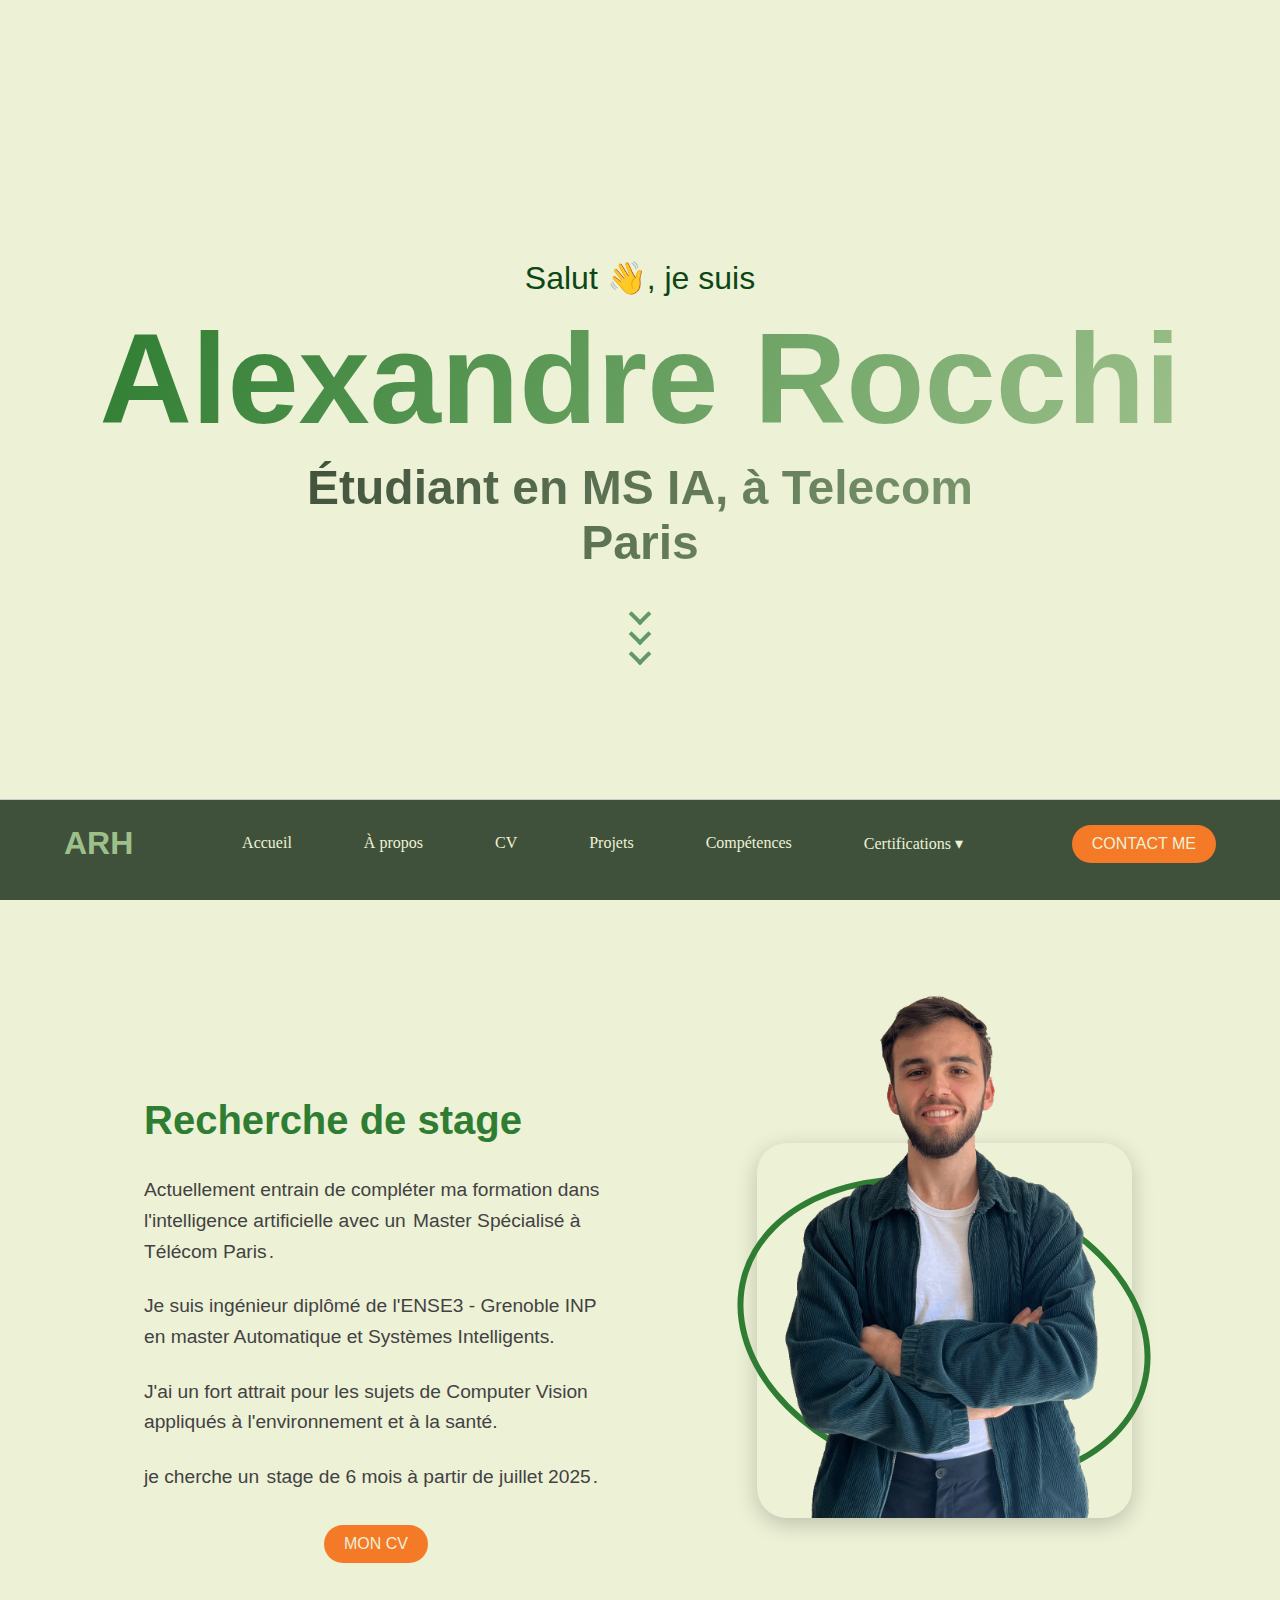
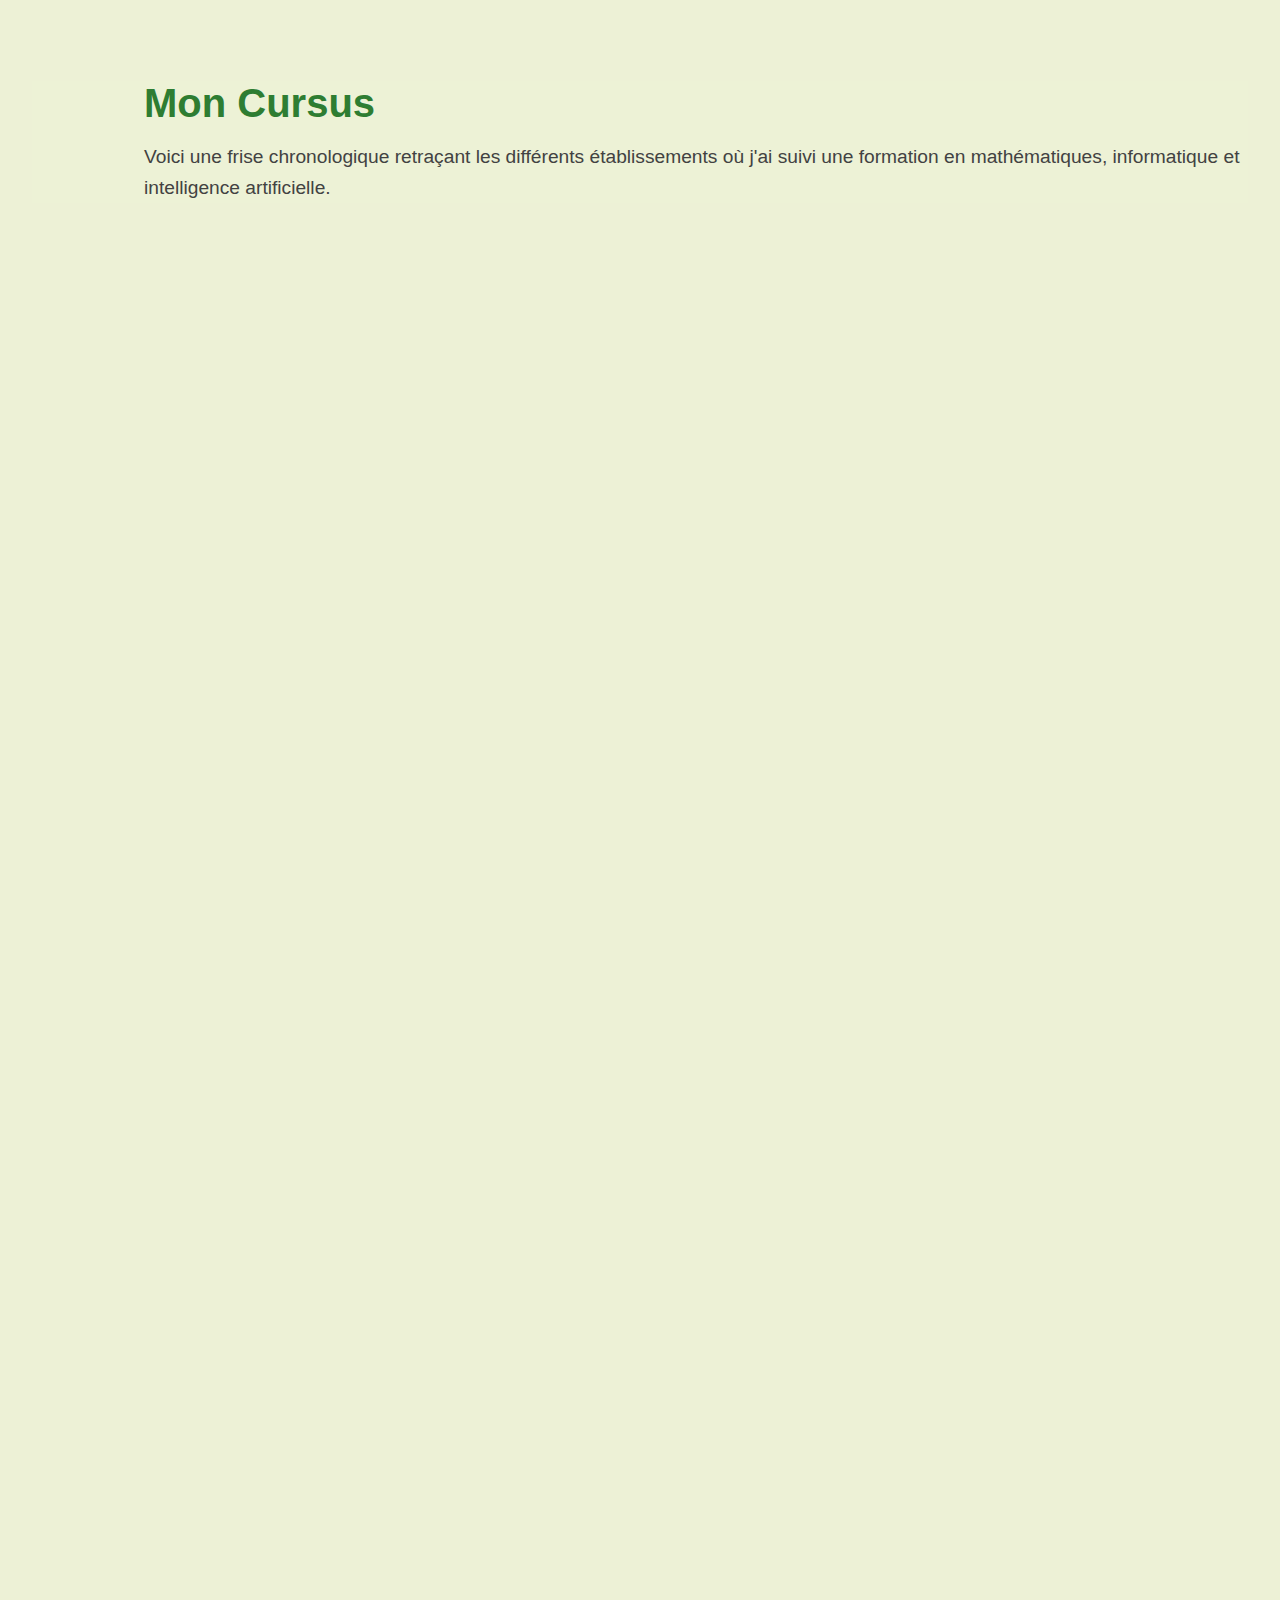
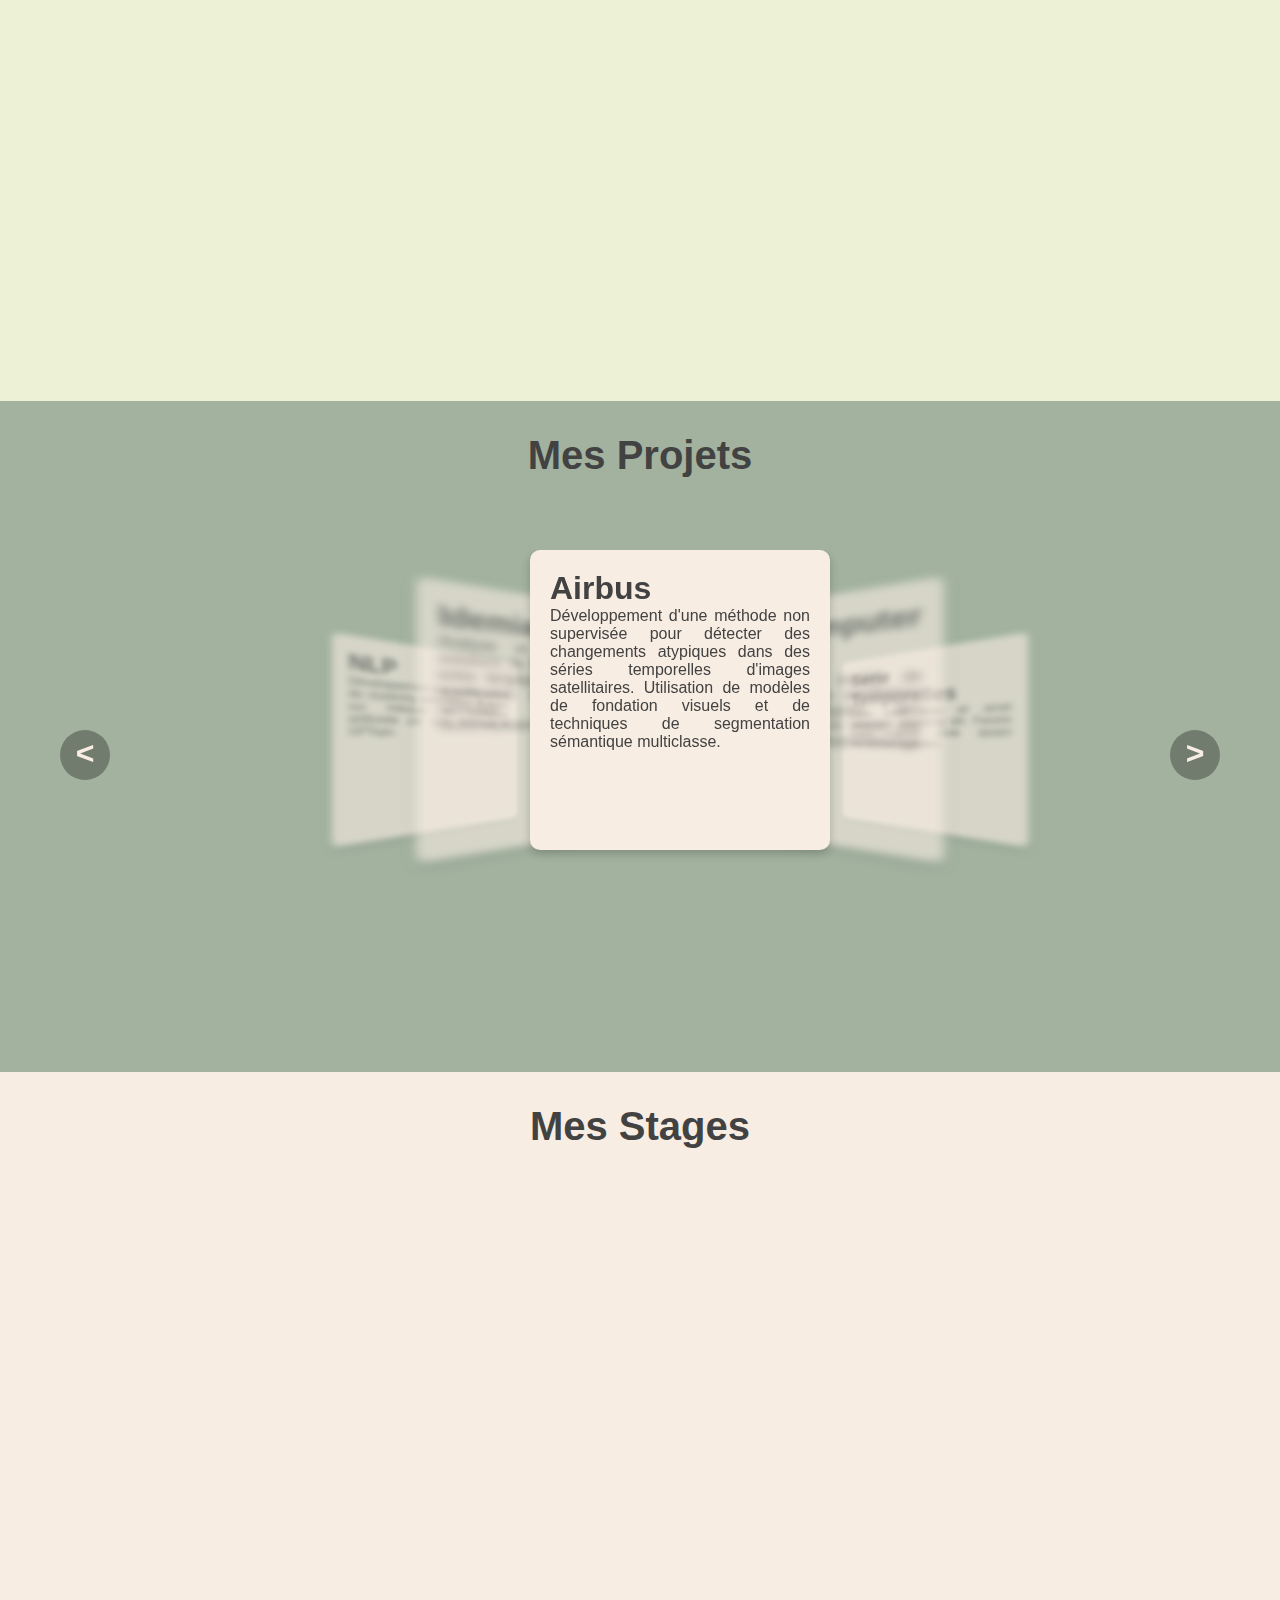
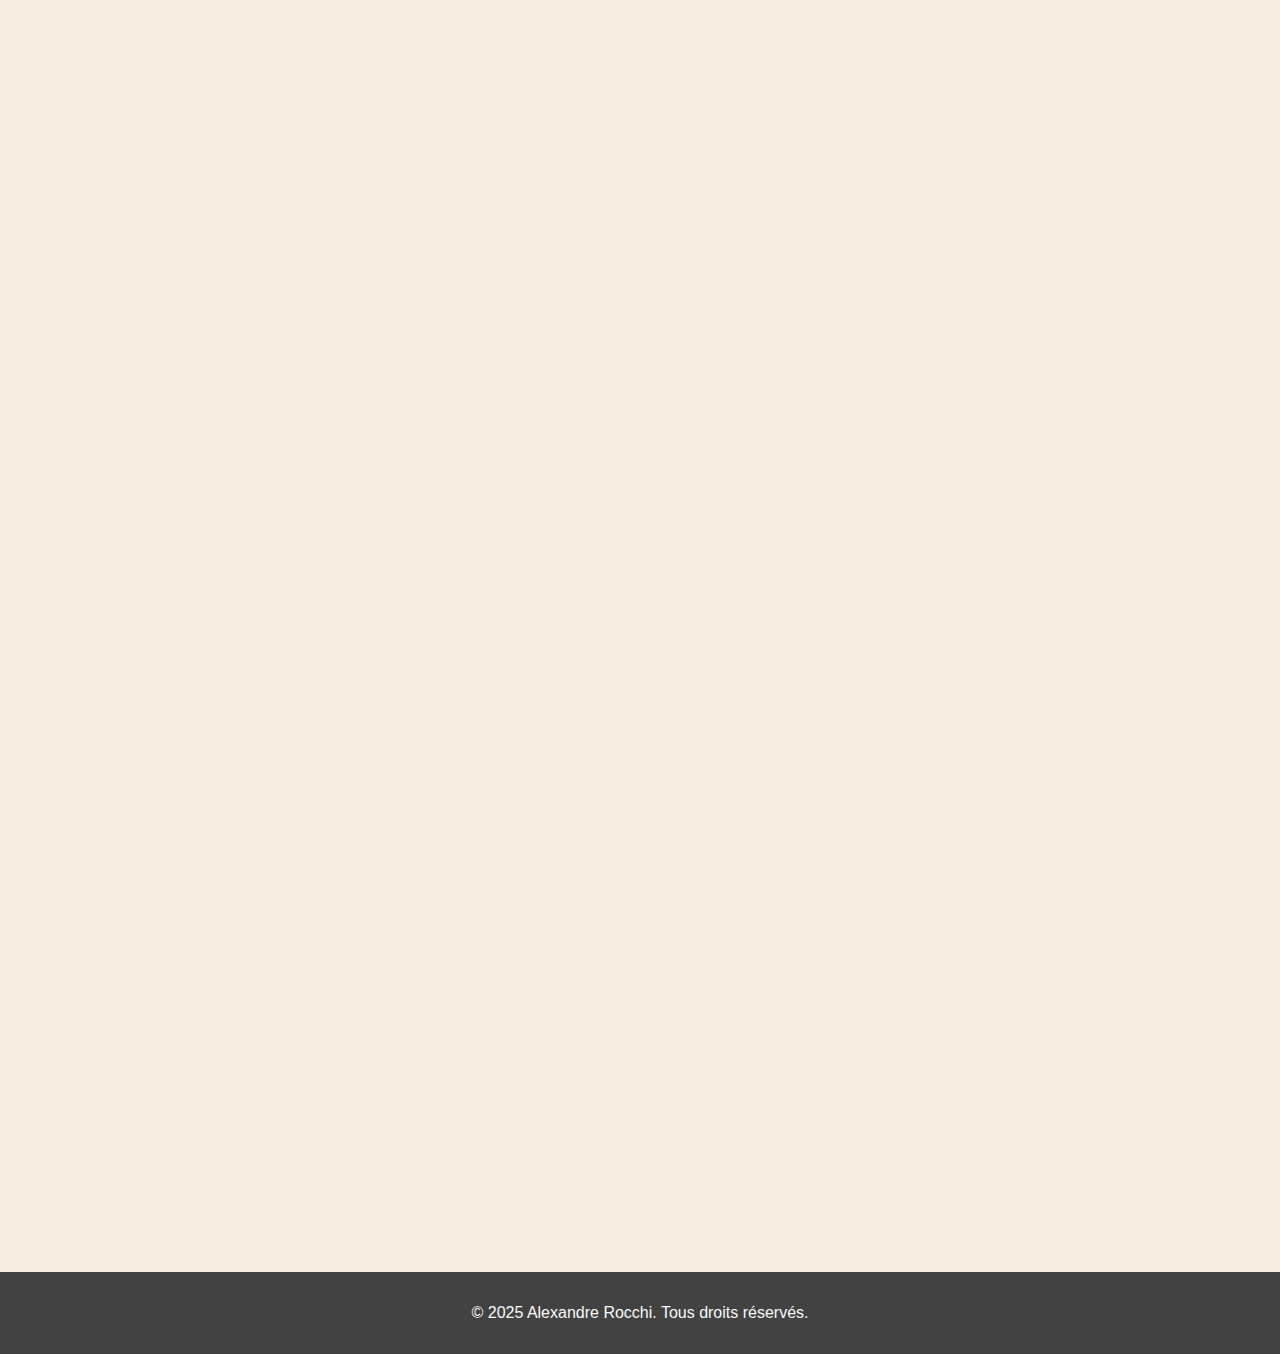
==== index.html @ b3d5acd0 "Update carousel slide descriptions; enhance clarity and detail for project summaries" ====
<!DOCTYPE html>
<html lang="fr">
  <head>
    <meta charset="UTF-8">
    <title>Accueil - Alexandre Rocchi</title>
    <link rel="stylesheet" href="assets/css/acceuil.css">
    <link rel="stylesheet" href="assets/css/header.css">
    <!-- Add these new links -->
    <link rel="stylesheet" href="assets/css/projects-carousel.css">
    <link rel="stylesheet" href="https://cdnjs.cloudflare.com/ajax/libs/OwlCarousel2/2.3.4/assets/owl.carousel.min.css">
    <link rel="stylesheet" href="https://cdnjs.cloudflare.com/ajax/libs/OwlCarousel2/2.3.4/assets/owl.theme.default.min.css">
  </head>
<body>

  <!-- Header placeholder (will be loaded by fetch) -->
  <div id="header-placeholder"></div>
  
  <main>
    <!-- Hero / Intro Section -->
    <section class="intro">
      <p>Salut <span class="wave">👋</span>, je suis</p>
      <h1>Alexandre Rocchi</h1>
      <h2>Étudiant en MS IA, à Telecom Paris</h2>
      <button class="arrow" type="button" onclick="document.getElementById('content').scrollIntoView({behavior: 'smooth'})" aria-label="Scroll to content">
        <span></span>
        <span></span>
        <span></span>
      </button>
    </section>

 <!-- Content Section -->
<section id="content">
  <div class="content-text">
    <h2>Recherche de stage</h2>
    <p>
      Actuellement entrain de compléter ma formation dans l'intelligence artificielle avec un <mark>Master Spécialisé à Télécom Paris</mark>.
    </p>
    <p>
      Je suis ingénieur diplômé de l'ENSE3 - Grenoble INP en master Automatique et Systèmes Intelligents.
    </p>
    <p>
      J'ai un fort attrait pour les sujets de Computer Vision appliqués à l'environnement et à la santé.
    </p>
    <p>
     je cherche un <mark>stage de 6 mois à partir de juillet 2025</mark>.
    </p>
    <div class="text-box">
      <a href="assets/pdf/ALEXANDRE_ROCCHI_CV__FRENCH_Version__TParis___V2_.pdf" class="btn btn-white btn-animate" download class="btn btn-white btn-        animate">mon CV</a>
    </div>
  </div>
  
  <div class="content-card">
    <div class="profile-card">
      <div class="circle"></div>
      <img src="assets/images/Alexandre.png" alt="Photo d'Alexandre Rocchi" class="profile-photo">
    </div>
  </div>
</section>

    <section id="cursus">
      <div class="cursus-header">
        <h2 class="cursus-heading">Mon Cursus</h2>
        <p class="cursus-description">Voici une frise chronologique retraçant les différents établissements où j'ai suivi une formation en mathématiques, informatique et intelligence artificielle.</p>
      </div>
      <!-- Horizontal Timeline Container -->
      <div id="timeline-container">
        <div id="timeline">
          <!-- Timeline Items -->
          <div class="timeline-item" data-year="2022" data-index="0">
            <span class="year">Lycée Masséna</span>
            <p>Classes préparatoires en Mathématiques, physiques et informatique</p>
            <p>Projet sur la simulation de l'erosion des plages</p>
          </div>
          
          <div class="timeline-item" data-year="2023" data-index="1">
            <span class="year">ENSE3 ‑ Grenoble INP</span>
            <p>Formation en modélisation, simulation et contrôle de divers systèmes complexes et
              intelligents.</p>
            <p>Spécialisation sur l’IA et divers langages de programmation.</p> 
            <p>Sensibilisation aux enjeux du développement durable.</p>
            <p>cours "AI and Autonomous systems", "Mobile Robotics" et divers cours sur les enjeux environnementaux</p>
          </div>
          
          <div class="timeline-item" data-year="2024" data-index="2">
            <span class="year">TELECOM PARIS</span>
            <p>Formation complète sur les divers domaine de l’IA. 
            <p>Mise en place de divers projets utilisant du Machine Learning et du Deep Learning.</p>
            <p>Formation pour la vision par ordinateur, les séries temporelles et le NLP.</p>
          </div>
        </div>
      </div>
    </section>
    
    <div class="dots-timeline">
      <div class="dots-container">
        <!-- First dot -->
        <div class="dot" data-index="0"></div>
        
        <!-- Line segment between dots 0 and 1 -->
        <div class="dot-connection" data-index="0"></div>
        
        <!-- Second dot -->
        <div class="dot" data-index="1"></div>
        
        <!-- Line segment between dots 1 and 2 -->
        <div class="dot-connection" data-index="1"></div>
        
        <!-- Third dot -->
        <div class="dot" data-index="2"></div>
      </div>
    </div>

  <section class="projects-section projects">
    <h2>Mes Projets</h2>
    <div class="slider">
      <div class="carousel-slide">
        <h1>Prédictions Energétique</h1>
        Analyse des données de consommation énergétique et modélisation prédictive pour optimiser l'efficacité énergétique des bâtiments.
      </div>
      <div class="carousel-slide">
        <h1>Projet Kit Big Data</h1>
        Analyse approfondie des données de Food.com pour identifier les causes de sa baisse de popularité et proposer des axes d'amélioration, en développant une application interactive de visualisation des données.
      </div>
      <div class="carousel-slide">
        <h1>NLP</h1>
        Développement d'un modèle avancé de clustering automatique de textes sur l'éthique en intelligence artificielle par LDA, BERTopic et GPTopic.
      </div>
      <div class="carousel-slide">
        <h1>Idemia</h1>
        Analyse et développement de solutions de traduction automatique entre langages de programmation, appliquées à des cas d’usage concrets de projet de reconnaissance faciale.
      </div>
      <div class="carousel-slide">
        <h1>Airbus</h1>
        Développement d'une méthode non supervisée pour détecter des changements atypiques dans des séries temporelles d'images satellitaires. Utilisation de modèles de fondation visuels et de techniques de segmentation sémantique multiclasse.
      </div>
      <div class="carousel-slide">
        <h1>Projet Computer Vision</h1>
        Développement d'un modèle de segmentation d'images satellitaires multispectrales, intégrant des techniques avancées de vision par ordinateur et d'apprentissage profond.
      </div>
      <div class="carousel-slide">
        <h1>Serie Temporelles</h1>
        Lorem ipsum dolor sit amet consectetur, adipisicing elit. Facere magni magnam unde ipsam repudiandae explicabo.
      </div>
      <div class="carousel-slide">
        <h1>Classification Espèces</h1>
        Lorem ipsum dolor sit amet consectetur, adipisicing elit. Facere magni magnam unde ipsam repudiandae explicabo.
      </div>
      <button id="next">></button>
      <button id="prev"><</button>
    </div>
  </section>
  <section class="stages">
    <h2>Mes Stages</h2>
  </section>
</main>

  <!-- Footer -->
  <footer>
    <p>&copy; 2025 Alexandre Rocchi. Tous droits réservés.</p>
  </footer>

  <!-- Scripts -->
  <script>
    // Load the external header file into the placeholder
    fetch('assets/html/header.html')
      .then(response => response.text())
      .then(data => {
        document.getElementById('header-placeholder').innerHTML = data;
      });

    // Make the header sticky on scroll
    window.addEventListener('scroll', function() {
      const header = document.getElementById('header-placeholder');
      // Trigger stickiness once we scroll beyond a certain threshold
      if (window.scrollY > window.innerHeight - 50) {
        header.classList.add('sticky');
      } else {
        header.classList.remove('sticky');
      }
    });
  </script>
  
  <script>
    // Feature detection - check if browser supports CSS view() timeline
    const supportsViewTimeline = CSS.supports('animation-timeline: view()');
    
    // Only use JS fallback if browser doesn't support view() timeline
    if (!supportsViewTimeline) {
      document.addEventListener('DOMContentLoaded', function() {
        const markedElements = document.querySelectorAll('mark');
        
        const observer = new IntersectionObserver((entries) => {
          entries.forEach(entry => {
            if (entry.isIntersecting) {
              // Add the highlight class when element is in view
              entry.target.classList.add('js-highlight');
            } else {
              // Remove the highlight class when element is out of view
              entry.target.classList.remove('js-highlight');
            }
          });
        }, {
          threshold: 0.3,  // Trigger when at least 30% of element is visible
          rootMargin: '-100px 0px -100px 0px'  // Only highlight in middle section of viewport
        });
        
        // Observe all marked elements
        markedElements.forEach(mark => {
          observer.observe(mark);
        });
      });
    }
  </script>

  <script>// Timeline animation script
    const items = document.querySelectorAll('.timeline-item');
    const dots = document.querySelectorAll('.dot');
    const connections = document.querySelectorAll('.dot-connection');
    const dotsTimeline = document.querySelector('.dots-timeline');
    const timeline = document.getElementById('timeline');
    
    // Convert vh to pixels dynamically
    function vhToPx(vh) {
      return (vh * window.innerHeight) / 100;
    }
    
    // Different offsets for items and dots using vh units
    const itemOffsetsVh = [-3, 30, 60]; // in vh units instead of pixels
    const dotOffsetsVh = [0, 30, 60]; // in vh units instead of pixels
    
    // Debug mode (set to true to see console logs)
    const debug = false;
    
    function updateTimeline() {
  const scrollPosition = window.scrollY;
  
  // Get section positions
  const cursusSection = document.getElementById('cursus');
  const cursusSectionTop = cursusSection.offsetTop;
  const whiteSection = document.querySelector('.projects');
  const whiteSectionTop = whiteSection.offsetTop;
  
  // Get the header
  const cursusHeader = document.querySelector('.cursus-header');
  
  // Enable debug temporarily to troubleshoot
  const debug = true;
  
  if (debug) {
    console.log('Scroll position:', scrollPosition);
    console.log('Cursus section top:', cursusSectionTop);
  }
  
  // Calculate thresholds - more direct calculation
  const startThreshold = cursusSectionTop - 50; // Start slightly before section
  const endThreshold = whiteSectionTop - vhToPx(110);   // End before next section
  
  // Check if we're in the cursus area
  const inCursusArea = scrollPosition >= startThreshold && 
                       scrollPosition < endThreshold;
  
  // Handle dots-timeline visibility
  dotsTimeline.classList.toggle('visible', inCursusArea);
  
  // Handle header visibility and position
  if (cursusHeader) {
    cursusHeader.classList.toggle('active', inCursusArea);
    
    // Apply fixed positioning when scrolled past the section start
    const shouldBeFixed = scrollPosition > cursusSectionTop + 100;
    cursusHeader.classList.toggle('fixed', shouldBeFixed && inCursusArea);
    
    if (debug) {
      console.log('Header should be active:', inCursusArea);
      console.log('Header should be fixed:', shouldBeFixed && inCursusArea);
    }
  }
  
  // If we're not in cursus area, make everything inactive
  if (!inCursusArea) {
    items.forEach(item => item.classList.remove('active'));
    dots.forEach(dot => dot.classList.remove('active'));
    connections.forEach(connection => connection.classList.remove('active'));
    return; // Exit early
  }
      
      // If we're in the cursus area, process items and dots
      
      // Process timeline items
      items.forEach((item, index) => {
        const itemOffset = vhToPx(itemOffsetsVh[index]);
        const itemTriggerPoint = cursusSectionTop + itemOffset;
        
        if (debug) {
          console.log(`Item ${index} trigger:`, itemTriggerPoint);
        }
        
        item.classList.toggle('active', scrollPosition >= itemTriggerPoint);
      });
      
      // Process dots separately
      dots.forEach((dot, index) => {
        const dotOffset = vhToPx(dotOffsetsVh[index]);
        const dotTriggerPoint = cursusSectionTop + dotOffset;
        
        if (debug) {
          console.log(`Dot ${index} trigger:`, dotTriggerPoint);
        }
        
        const isActive = scrollPosition >= dotTriggerPoint;
        dot.classList.toggle('active', isActive);
        
        // Handle connections between dots
        if (index > 0 && connections[index-1]) {
          connections[index-1].classList.toggle('active', isActive);
        }
      });
    }
    
    // Initial call
    updateTimeline();
    
    // Call on scroll
    window.addEventListener('scroll', updateTimeline);
    
    // Also update on window resize to recalculate vh units
    window.addEventListener('resize', updateTimeline);
  </script>

  <script>
    let slides = document.querySelectorAll('.slider .carousel-slide');
    let next = document.getElementById('next');
    let prev = document.getElementById('prev');
    
    // Start with a middle slide for better visual effect
    let active = Math.min(4, Math.floor(slides.length/2)); 
    
    function loadShow() {
      let stt = 0;
      
      // Apply styles to the active slide
      slides[active].style.transform = `none`;
      slides[active].style.zIndex = 1;
      slides[active].style.filter = 'none';
      slides[active].style.opacity = 1;
      slides[active].style.top = '0';
      
      // Handle slides to the right
      for(var i = active + 1; i < slides.length; i++) {
          stt++;
          slides[i].style.transform = `translateX(${120*stt}px) scale(${1 - 0.2*stt}) perspective(16px) rotateY(-1deg)`;
          slides[i].style.zIndex = -stt;
          slides[i].style.filter = 'blur(5px)';
          slides[i].style.opacity = stt > 2 ? 0 : 0.6;
          slides[i].style.top = `${20*stt}px`; // Add vertical offset for better 3D effect
      }
      
      // Handle slides to the left
      stt = 0;
      for(var i = active - 1; i >= 0; i--) {
          stt++;
          slides[i].style.transform = `translateX(${-120*stt}px) scale(${1 - 0.2*stt}) perspective(16px) rotateY(1deg)`;
          slides[i].style.zIndex = -stt;
          slides[i].style.filter = 'blur(5px)';
          slides[i].style.opacity = stt > 2 ? 0 : 0.6;
          slides[i].style.top = `${20*stt}px`; // Add vertical offset for better 3D effect
      }
  }
    
    loadShow();
    
    next.onclick = function(){
        active = active + 1 < slides.length ? active + 1 : active;
        loadShow();
    }
    
    prev.onclick = function(){
        active = active - 1 >= 0 ? active - 1 : active;
        loadShow();
    }
  </script>
</body>
</html>
---- assets/css/acceuil.css ----
/* Basic Reset */
* {
  margin: 0;
  padding: 0;
  box-sizing: border-box;
}

/* Polices : Utilisez 'Inter' pour le corps et 'Montserrat' pour les titres */
/* N'oubliez pas d'inclure les liens vers Google Fonts dans votre HTML */
body {
  font-family: 'Inter', sans-serif;
  color: #424242; /* Charcoal Grey */
  overflow-x: hidden;
  background-color: #EDF1D6; /* Ivory White */
}

h1, h2, h3, h4, h5, h6 {
  font-family: 'Montserrat', sans-serif;
}

/* Section Hero/Intro */
.intro {
  position: relative;
  overflow: hidden;
  min-height: 100vh;
  display: flex;
  flex-direction: column;
  align-items: center;
  justify-content: center;
  text-align: center;
}

.intro::before {
  content: "";
  position: absolute;
  top: 0;
  left: 0;
  width: 100%;
  height: 100%;
  background-color: #EDF1D6;
  filter: blur(5px);
  z-index: 0;
}

/* Animated Gradient Text Effect */
@keyframes textGradientAnimation {
  0% {
    background-position: 0% 50%;
  }
  50% {
    background-position: 100% 50%;
  }
  100% {
    background-position: 0% 50%;
  }
}

.intro h1 {
  font-size: 8rem;
  margin-bottom: 0.5rem;
  background: linear-gradient(120deg, #2E7D32, #9DC08B, #40513B, #609966);
  background-size: 300% 300%;
  -webkit-background-clip: text;
  background-clip: text;
  -webkit-text-fill-color: transparent;
  animation: textGradientAnimation 10s ease infinite;
  text-shadow: none;
}

.intro h2 {
  font-size: 3rem;
  max-width: 700px;
  margin: 0 auto 0.5rem auto;
  background: linear-gradient(120deg, #40513B, #9DC08B, #609966);
  background-size: 300% 300%;
  -webkit-background-clip: text;
  background-clip: text;
  -webkit-text-fill-color: transparent;
  animation: textGradientAnimation 10s ease infinite;
  animation-delay: 0.5s;
  font-weight: 600;
}


.intro p {
  font-size: 2rem;
  max-width: 700px;
  margin: 0 auto 0.5rem auto;
}

.arrow {
  position: relative;
  margin-top: 3rem;
  display: flex;
  gap: 0.25rem;
  background: transparent;
  border: none;
  padding: 0;
  cursor: pointer;
  appearance: none;
  z-index: 2;
  transform: rotate(270deg);
}

.intro h1,
.intro h2,
.intro p,
.intro .arrow {
  position: relative;
  z-index: 1;
  color: #0D4715;
}

.arrow span {
  width: 1rem;
  height: 1rem;
  border-bottom: 4px solid #609966;
  border-right: 4px solid #609966;
  transform: rotate(135deg);
  animation: arrow-fade 2s infinite;
}

.arrow span:nth-child(2) { animation-delay: -0.2s; }
.arrow span:nth-child(3) { animation-delay: -0.4s; }

@keyframes arrow-fade {
  0% {
    opacity: 0;
    transform: rotate(135deg) translate(-10px, -10px);
  }
  50% { opacity: 1; }
  100% {
    opacity: 0;
    transform: rotate(135deg) translate(10px, 10px);
  }
}

.arrow:hover span {
  border-color: #9DC08B;
}

.wave {
  animation-name: wave-animation;  /* Refers to the name of your @keyframes element below */
  animation-duration: 2.5s;        /* Change to speed up or slow down */
  animation-iteration-count: infinite;  /* Never stop waving :) */
  transform-origin: 70% 70%;       /* Pivot around the bottom-left palm */
  display: inline-block;
}

@keyframes wave-animation {
    0% { transform: rotate( 0.0deg) }
   10% { transform: rotate(14.0deg) }  /* The following five values can be played with to make the waving more or less extreme */
   20% { transform: rotate(-8.0deg) }
   30% { transform: rotate(14.0deg) }
   40% { transform: rotate(-4.0deg) }
   50% { transform: rotate(10.0deg) }
   60% { transform: rotate( 0.0deg) }  /* Reset for the last half to pause */
  100% { transform: rotate( 0.0deg) }
}

/* Card container */
.profile-card {
  position: relative;
  height: 250px;
  width: 250px;
  background-color: #EDF1D6; /* Ivory White */
  border-radius: 20px;
  box-shadow: 0 4px 15px rgba(0, 0, 0, 0.2);
  padding: 2rem 1rem;
  text-align: center;
  margin: 2rem auto;
  overflow: visible;
}

/* Card container - scale up by 1.5x */
.profile-card {
  position: relative;
  height: 375px;  /* 250px x 1.5 */
  width: 375px;   /* 250px x 1.5 */
  background-color: #EDF1D6;
  border-radius: 30px; /* 20px x 1.5 */
  box-shadow: 0 6px 22px rgba(0, 0, 0, 0.2);
  padding: 3rem 1.5rem;
  text-align: center;
  margin: 3rem auto;
  overflow: visible;
}

/* Green ellipse - scale up by 1.5x */
.profile-card .circle {
  position: absolute;
  top: 50%;
  left: 50%;
  transform: translate(-50%, -50%) rotate(15deg);
  width: 420px;  /* 280px x 1.5 */
  height: 300px; /* 200px x 1.5 */
  background-color: transparent;
  border: 6px solid #2E7D32; /* 4px x 1.5 */
  border-radius: 50%;
  z-index: 0;
}

/* Profile photo - scale up by 1.5x */
.profile-photo {
  position: absolute;
  bottom: 0;
  left: 50%;
  width: 450px;  /* 300px x 1.5 */
  height: 600px; /* 400px x 1.5 */
  object-fit: cover;
  z-index: 1;
  border: none;
  transform: translateX(-50%);
}



.scroll-down a {
  font-size: 2rem;
  color: #1565C0; /* Ocean Blue */
  text-decoration: none;
  animation: bounce 2s infinite;
}

.scroll-down a:hover {
  color: #2E7D32; /* Forest Green */
  transform: scale(1.2);
  animation: hover-bounce 0.5s infinite;
  text-shadow: 0 5px 8px rgba(0, 0, 0, 0.5);
}

/* Section Content avec mise en page en deux colonnes */
#content {
  padding: 4rem 2rem;
  padding-top: 10rem;
  background: #EDF1D6; /* Ivory White */
  min-height: 85vh;
  display: flex;
  flex-direction: row; /* Disposition horizontale */
  align-items: center;
  justify-content: space-between;
  flex-wrap: wrap;
}

/* Colonne de gauche pour le texte */
.content-text {
  flex: 1;
  padding-right: 2rem;
  padding-left: 7rem;
  text-align: left;
  max-width: 50%;
}

/* Colonne de droite pour la carte et la photo */
.content-card {
  flex: 1;
  display: flex;
  justify-content: center;
  align-items: center;
}

#content h2 {
  color: #2E7D32; /* Forest Green */
  margin-bottom: 2rem;
  font-size: 2.5rem;
  text-align: left;
}

#content p {
  color: #424242;
  margin-bottom: 1.5rem;
  font-size: 1.2rem;
  line-height: 1.6;
  text-align: left;
}


.text-box {
  margin-left: 0;
  margin-top: 2rem;
  text-align: center;
}

.btn:link,
.btn:visited {
  text-transform: uppercase;
  text-decoration: none;
  padding: 15px 40px;
  display: inline-block;
  border-radius: 100px;
  transition: all .2s;
  position: relative;
}

.btn:hover {
  transform: translateY(-3px);
  box-shadow: 0 10px 20px rgba(0, 0, 0, 0.2);
}

.btn:active {
  transform: translateY(-1px);
  box-shadow: 0 5px 10px rgba(0, 0, 0, 0.2);
}

.btn-white {
  background-color: #f57a28;
  color: #EDF1D6;
}

.btn::after {
  content: "";
  display: inline-block;
  height: 100%;
  width: 100%;
  border-radius: 100px;
  position: absolute;
  top: 0;
  left: 0;
  z-index: -1;
  transition: all .4s;
}

.btn-white::after {
  background-color: #cf6721;
}

.btn:hover::after {
  transform: scaleX(1.4) scaleY(1.6);
  opacity: 0;
}

.btn-animated {
  animation: moveInBottom 5s ease-out;
  animation-fill-mode: backwards;
}

@keyframes moveInBottom {
  0% {
      opacity: 0;
      transform: translateY(30px);
  }

  100% {
      opacity: 1;
      transform: translateY(0px);
  }
}
/* Update your animation to work both ways */
@keyframes highlight {
  0% {
    background-position: 100%;
  }
  100% {
    background-position: 0;
  }
}

mark {
  background: linear-gradient(
    to right,
    rgba(252, 211, 77, 0.5) 50%,
    rgba(252, 211, 77, 0) 50%
  );
  background-position: 100%;
  background-size: 200% 100%;
  border-radius: 0.125rem;
  padding-inline: 0.125rem;
  font-style: normal;
  color: inherit;
  transition: background-position 0.5s ease-out; /* Add transition for smooth unhighlighting */
}

/* CSS View Timeline (modern browsers) */
@supports (animation-timeline: view()) {
  mark {
    animation: highlight linear forwards;
    animation-timeline: view();
    animation-range: entry 30% cover 70%;
  }
}
/* Fallback class for JS (older browsers) */
mark.js-highlight {
  animation: highlight 1s linear forwards;
  background-position: 0; /* Highlighted state */
}

/* When js-highlight is removed, return to original state */
mark:not(.js-highlight) {
  background-position: 100%; /* Unhighlighted state */
}
/* Section Cursus */
#cursus {
  padding: 4rem 2rem;
  background: #EDF1D6;
  /* Keep text-align: center for the timeline components */
  text-align: center;
  min-height: 200vh;
  position: relative;
  z-index: 1;
  overflow: visible;
}

.cursus-heading {
  margin-bottom: 2rem;
  color: #2E7D32;
  font-size: 2.5rem;
  /* Change to left alignment to match "Recherche de stage" */
  text-align: left;
  /* Add left margin to match content-text padding */
  margin-left: 7rem;
}/* Replace the current .cursus-header styles with this simplified approach */


/* Update the cursus header to improve transition */
.cursus-header {
  position: relative;
  top: 0;
  background: rgba(237, 241, 214, 0.95);
  width: 100%;
  transition: transform 0.5s ease;
  transform: translateY(-3rem);
  pointer-events: none;
}

/* When active class is applied - improve sticky behavior */
.cursus-header.active {
  position: sticky;
  top: 0; /* Ensure it sticks to top */
  transform: translateY(0);
  pointer-events: all;
  padding-top: 6rem;
}

/* ...existing code... */
/* Styling for heading and description */
.cursus-heading {
  margin-bottom: 1rem;
  color: #2E7D32;
  font-size: 2.5rem;
  text-align: left;
  margin-left: 7rem;
}

.cursus-description {
  color: #424242;
  font-size: 1.2rem;
  line-height: 1.6;
  text-align: left;
  margin-left: 7rem;
  margin-bottom: 1rem;
}

/* Make sure the headings and description remain visible */
.cursus-heading, .cursus-description {
  position: relative;
  z-index: 1;
}.cursus-description {
  margin-bottom: 2rem;
  color: #424242;
  font-size: 1.2rem;
  line-height: 1.6;
  text-align: left;
  /* Add left margin to match content-text padding */
  margin-left: 7rem;
}
#timeline-container {
  position: relative;
  width: 100%;
  max-width: 100%;
  margin: 0 auto;
  padding: 2rem 0;
  min-height: 180vh;
  overflow: visible;
}

/* Disposition Timeline */
#timeline {
  position: relative;
  width: 100%;
  height: auto;
  padding: 0;
  display: block;
}

/* Conteneurs d'éléments Timeline */
.timeline-item-container {
  position: relative;
  height: 70vh;
  margin-bottom: 50vh;
}

.timeline-spacer {
  height: 50vh;
  width: 100%;
}

/* Items Timeline - Layout Sticky */
.timeline-item {
  position: sticky;
  top: 20vh;
  width: 20%;
  height: 50vh;
  margin: 0 auto;
  padding: 2rem;
  margin-top: 5rem;
  background: #40513B; /* Ocean Blue */
  color: #EDF1D6;
  border-radius: 8px;
  opacity: 0;
  transform: scale(0.9);
  transition: visibility 0s 0s;
  text-align: left;
  box-shadow: 0 4px 20px rgba(0,0,0,0.2);
  z-index: 2;
  visibility: hidden;
}

.timeline-item[data-index="0"] {
  left: 10%;
}

.timeline-item[data-index="1"] {
  left: 40%;
}

.timeline-item[data-index="2"] {
  left: 70%;
}

.timeline-item.active {
  opacity: 1;
  visibility: visible;
  position: fixed;
  transform: scale(1);
  transition: visibility 0s 0s;
}

/* Style pour les bullet points en forme de flèche dans la timeline */
.timeline-item p {
  position: relative;
  padding-left: 1.5rem;
  text-align: left;
  margin-bottom: 0.75rem;
}

.timeline-item p::before {
  content: "➤";  /* Flèche Unicode */
  position: absolute;
  left: 0;
  color: #4CAF50; /* Couleur verte qui s'accorde avec votre thème */
  font-size: 0.9rem;
}

/* Pour assurer que le titre de l'établissement reste centré */
.timeline-item .year {
  display: block;
  text-align: center;
  font-weight: bold;
  font-size: 1.2rem;
  margin-bottom: 1rem;
  color: #EDF1D6;
}
/* Navigation Dots Timeline */
.dots-timeline {
  position: fixed;
  bottom: 40px;
  left: 0;
  width: 100%;
  display: flex;
  justify-content: center;
  z-index: 100;
  opacity: 0;
  transition: opacity 0.6s ease, transform 0.4s ease;
  pointer-events: none;

}

.dots-timeline.visible {
  opacity: 1;
  pointer-events: all;
}

.dots-container {
  display: flex;
  align-items: center;
  width: 300px;
  position: relative;
  background: rgba(248, 249, 250, 0.8); /* Ivory White avec transparence */
  border-radius: 30px;
  padding: 15px 30px;
  box-shadow: 0 4px 15px rgba(0,0,0,0.1);
}

.dots-container::before {
  content: '';
  position: absolute;
  width: calc(100% - 60px);
  height: 3px;
  background-color: #EDF1D6; /* Mint Green */
  z-index: 0;
}

.dot {
  width: 25px;
  height: 25px;
  border-radius: 50%;
  background-color: #424242; /* Charcoal Grey */
  margin: 0;
  transition: all 0.7s ease;
  transform: scale(1);
  position: relative;
  z-index: 1;
  box-shadow: 0 0 0 4px rgba(66, 66, 66, 0.2);
}

.dot.active {
  background-color: #2E7D32; /* Forest Green */
  transform: scale(1.3);
  box-shadow: 0 0 0 4px rgba(46, 125, 50, 0.3);
}

.dot-connection {
  flex-grow: 1;
  height: 3px;
  background-color: #A5D6A7; /* Mint Green */
  transition: background-color 0.7s ease, transform 0.5s ease;
  transform: scaleX(1);
  transform-origin: left;
  z-index: 0;
}

.dot-connection.active {
  background-color: #2E7D32; /* Forest Green */
}

/* Section Projets */
.projects {
  background-color: #A2B29F; /* Ivory White */
  min-height: 40vh;
  display: flex;
  flex-direction: column;
  align-items: center;
  padding: 2rem 2rem;
}

.projects h2 {
  font-size: 2.5rem;
  margin-bottom: 2rem;
  color: #424242;
}

/* Placeholder Header */
#header-placeholder {
  position: absolute;
  bottom: 0;
  width: 100%;
  background: #40513B; /* Ivory White */
  border-top: 1px solid #ccc;
  text-align: center;
  transition: all 0.3s ease;
  z-index: 1000;
}

#header-placeholder.sticky {
  position: fixed;
  top: 0;
  bottom: auto;
  left: 0;
}

/* Footer */
footer {
  background: #424242; /* Charcoal Grey */
  color: #F8F9FA; /* Ivory White */
  text-align: center;
  padding: 2rem;
}

/* Slider et Carousel */
.slider {
  position: relative;
  width: 100vw;
  height: 50vh;
  overflow: hidden;
  border-radius: 15px;
  margin: 40px auto;
  max-width: 1200px;
  perspective: 1000px;
}

.carousel-slide {
  position: absolute;
  width: 300px;
  height: 300px;
  text-align: justify;
  background-color: #F8EDE3; /* Ivory White */
  border-radius: 10px;
  padding: 20px;
  transition: 0.5s;
  left: calc(50% - 110px);
  top: 0;
  box-shadow: 0 4px 10px rgba(0,0,0,0.2);
  transform-style: preserve-3d;
  backface-visibility: hidden;
  will-change: transform, opacity;
}

#next, #prev {
  position: absolute;
  top: 40%;
  color: #F8EDE3;
  background-color: rgba(0,0,0,0.3);
  border: none;
  font-size: 2rem;
  font-family: monospace;
  font-weight: bold;
  cursor: pointer;
  width: 50px;
  height: 50px;
  border-radius: 50%;
  display: flex;
  align-items: center;
  justify-content: center;
  z-index: 10;
}

#prev {
  left: 20px;
}

#next {
  right: 20px;
}

#next:hover, #prev:hover {
  background-color: rgba(0,0,0,0.6);
  transform: scale(1.1);
}

.stages {
  background-color: #F8EDE3; /* Ivory White */
  min-height: 200vh;
  display: flex;
  flex-direction: column;
  align-items: center;
  padding: 2rem 2rem;
}

.stages h2 {
  font-size: 2.5rem;
  margin-bottom: 2rem;
  color: #424242;
}
---- assets/css/header.css ----
body {
    margin: 0;
    padding: 0;
    overflow-x: hidden; /* Empêche le débordement horizontal */
  }
  
  header {
    background-color: #40513B;
    width: 100%;
    height: 100px;
    margin: 0 auto;
  }

  .header-placeholder {
    width: 100%;
    height: 100px;
    background-color: #40513B;
  }

  .header-container {
    width: 100%;
    height: 100px;
  }

.header-bar h1,
.header-bar nav,
.header-bar .contact-button {
  margin: 0;
  padding: 0;
}
  
  header h1 {
    font-size: 2rem;
    color: #9DC08B;
  }


  nav ul {
    list-style: none;
    padding: 0;
    margin: 0em 0;
    display: flex;
    justify-content: center;
    flex-wrap: wrap;
  }
  
  nav ul li {
    margin: 0 1em;
  }
  
  nav ul li a {
    text-decoration: none;
    color: #EDF1D6;
  }
  
  nav ul li a:hover {
    color: #35516e;
  }

  .primary-navigation {
    margin: 1rem auto 0;      /* Petit espace sous le <h1>, plus rien au‑dessus */
    text-align: center;
    font-family: Arvo, serif;
    font-size: 16px;
  }
  
  .primary-navigation ul {
    margin: 0;
    padding: 0;
  }
  
  .primary-navigation ul li {
    list-style: none;
    display: inline-block;
    position: relative;
    padding: 0 20px;
  }
  
  .primary-navigation a {
    text-decoration: none;
    color: #EDF1D6;
    display: block;
    padding: 10px 0;
  }
  
  .primary-navigation a:hover {
    color: #9DC08B;
  }
  
  /* Dropdown styling */
  .primary-navigation ul li ul.dropdown {
    visibility: hidden;
    opacity: 0;
    display: none;
    position: absolute;
    top: 100%;
    left: 0;
    background: #609966;
    box-shadow: 0px 3px 5px -1px #ccc;
    padding-top: 20px;
    min-width: 200px;
  }
  
  .primary-navigation ul li:hover > ul.dropdown {
    visibility: visible;
    opacity: 1;
    display: block;
  }
  
  .primary-navigation ul li ul.dropdown li {
    display: block;
    margin-bottom: 10px;
    text-align: left;
  }
  
  .primary-navigation ul li ul.dropdown li a:hover {
    padding-left: 10px;
    border-left: 2px solid #40513B;
    transition: all 0.3s ease;
  }
  

  .header-bar {
    display: flex;
    justify-content: space-between;
    align-items: center;
    width: 90%;
    padding-top: 1.5rem;
    margin: 0 auto;
    background-color: #40513B;
  }
  .btn:link,
.btn:visited {
  text-transform: uppercase;
  text-decoration: none;
  padding: 10px 20px;
  display: inline-block;
  border-radius: 100px;
  transition: all .2s;
  position: relative;
}

.btn:hover {
  transform: translateY(-3px);
  box-shadow: 0 10px 20px rgba(0, 0, 0, 0.2);
}

.btn:active {
  transform: translateY(-1px);
  box-shadow: 0 5px 10px rgba(0, 0, 0, 0.2);
}

.btn-white {
  background-color: #f57a28;
  color: #EDF1D6;
}

.btn::after {
  content: "";
  display: inline-block;
  height: 100%;
  width: 100%;
  border-radius: 100px;
  position: absolute;
  top: 0;
  left: 0;
  z-index: -1;
  transition: all .4s;
}

.btn-white::after {
  background-color: #cf6721;
}

.btn:hover::after {
  transform: scaleX(1.4) scaleY(1.6);
  opacity: 0;
}
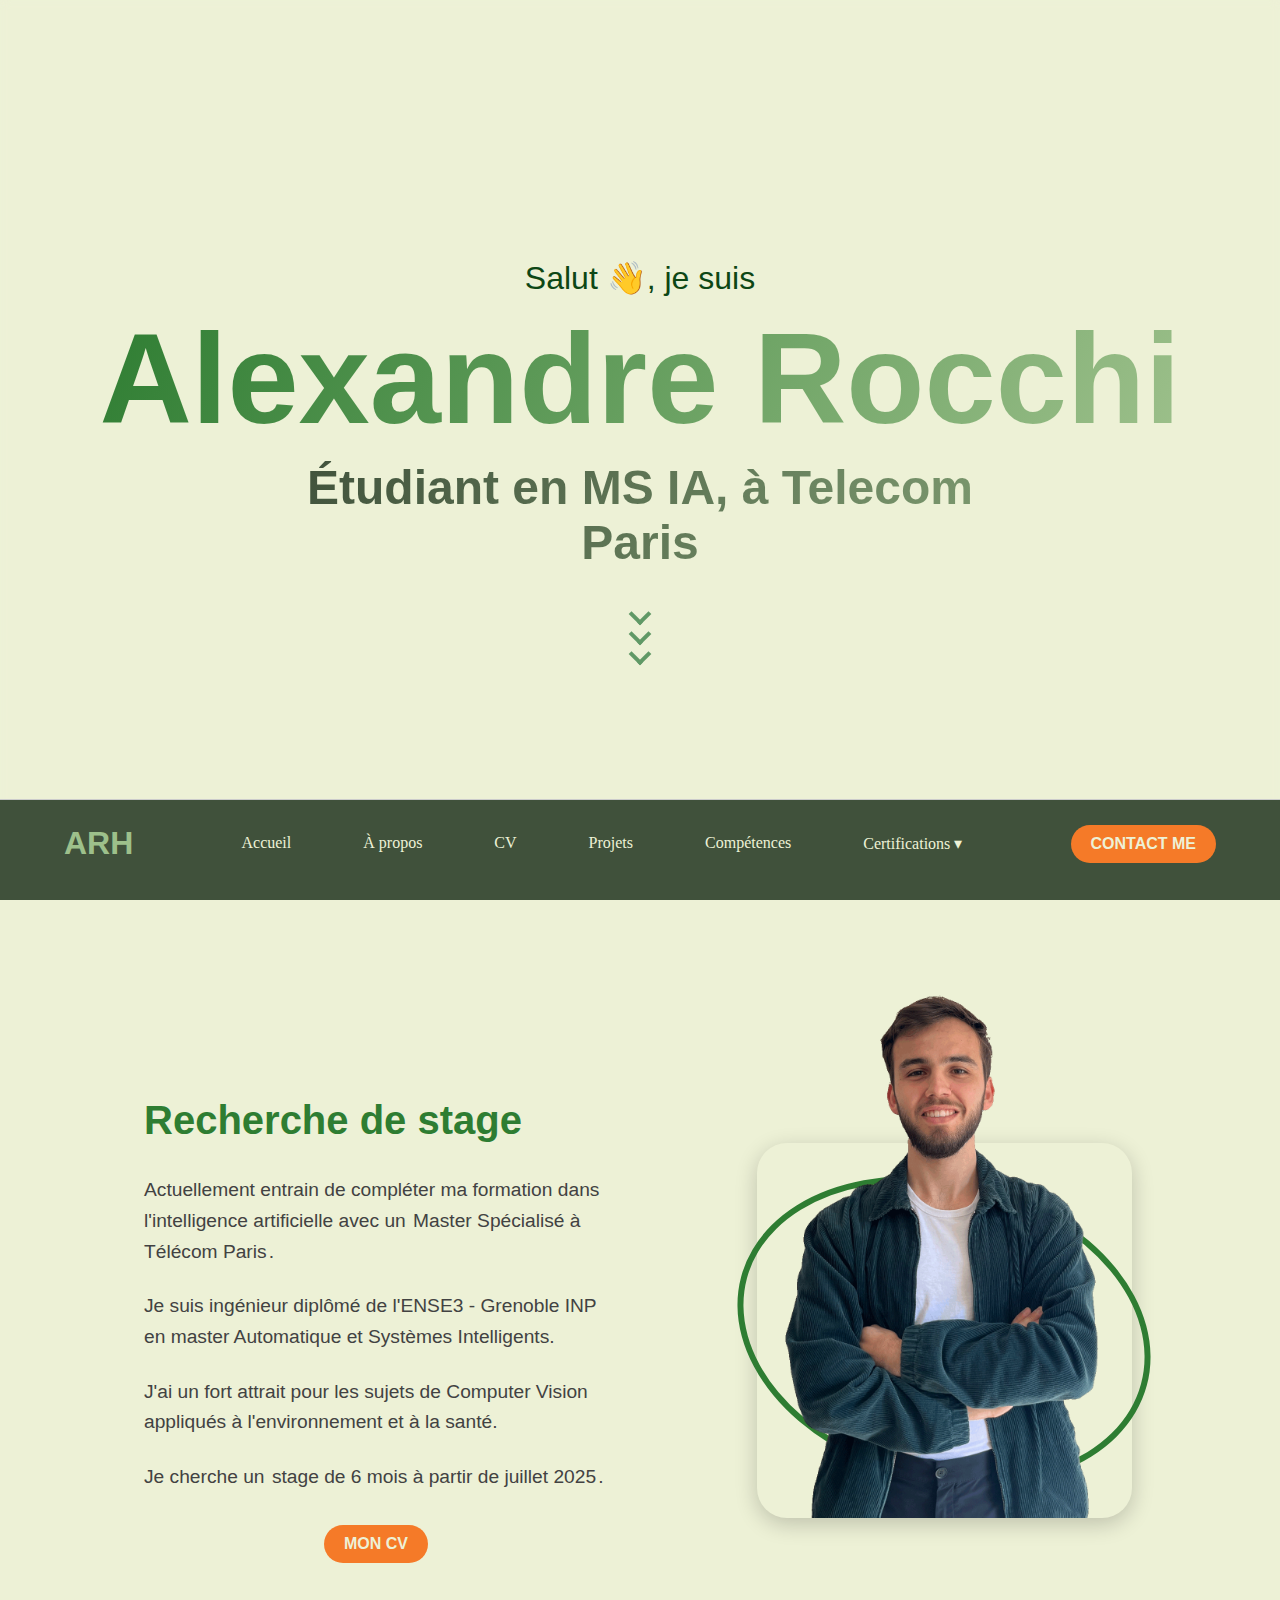
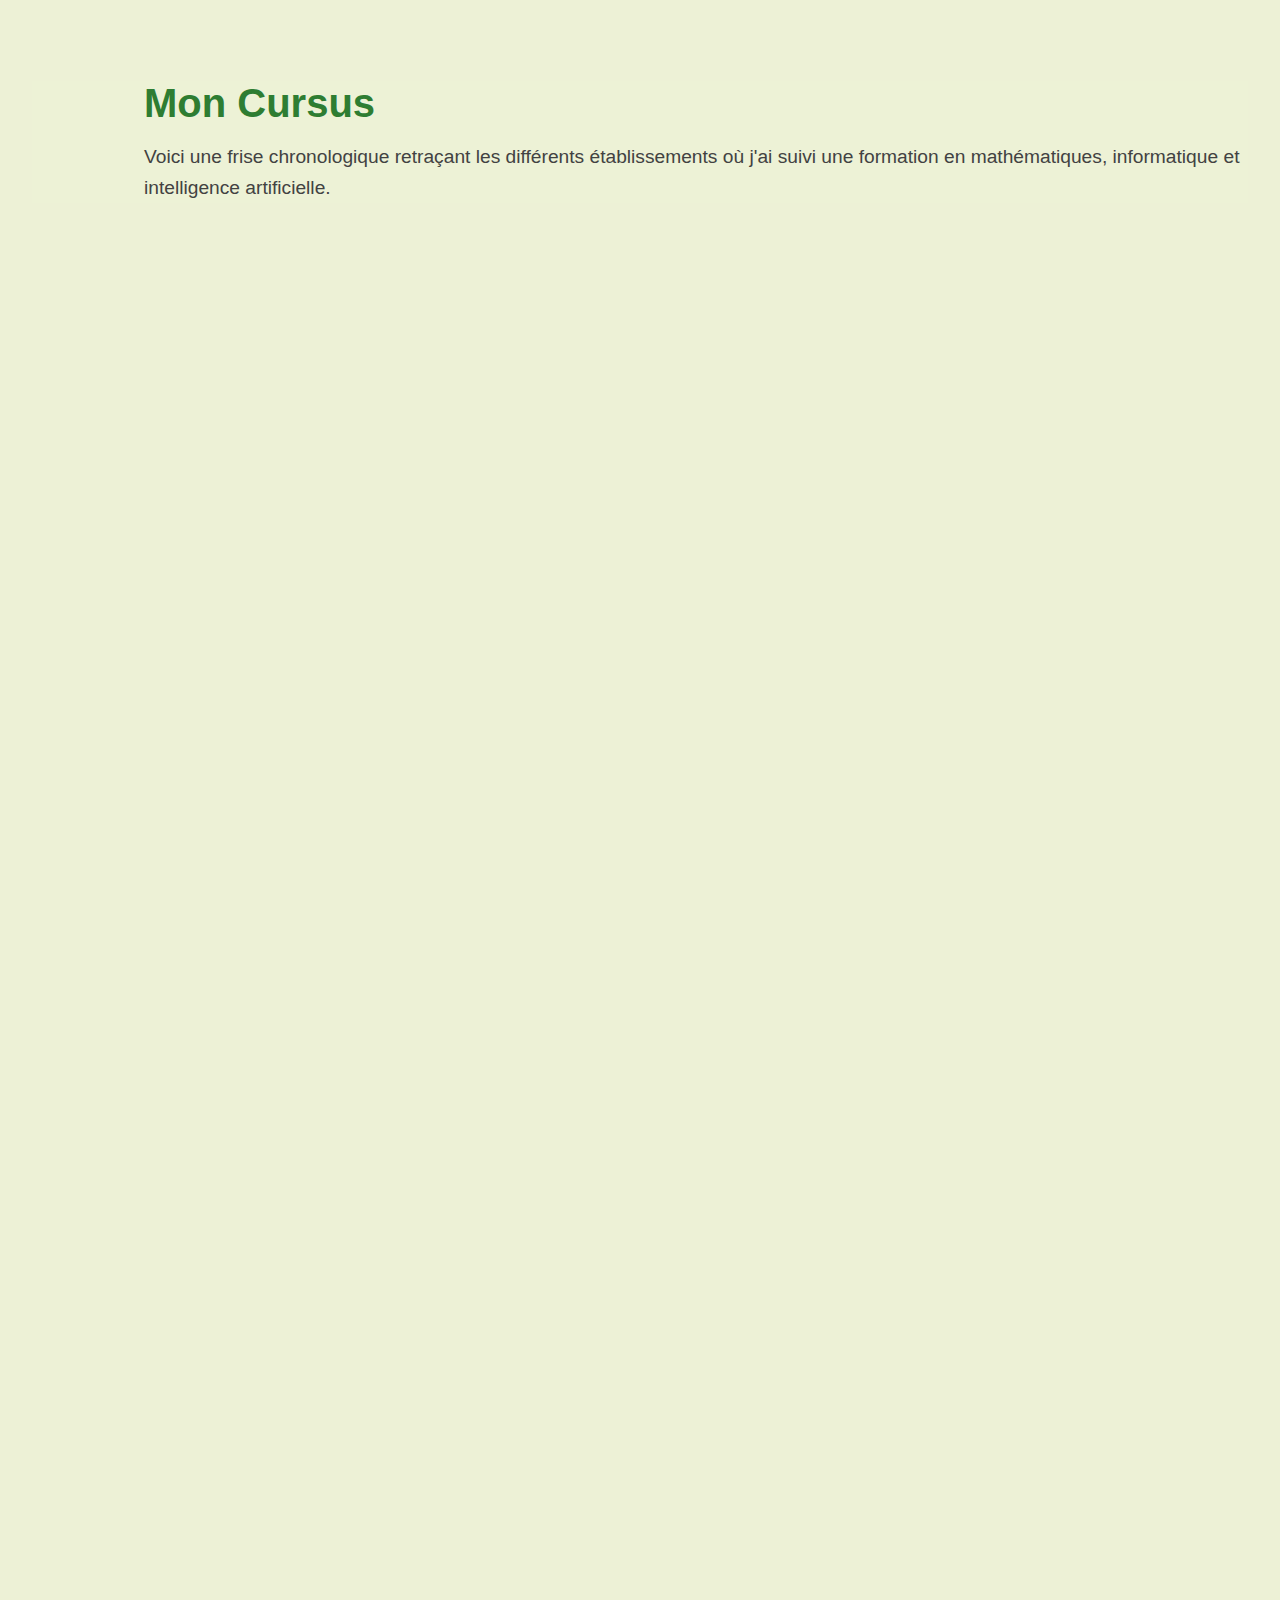
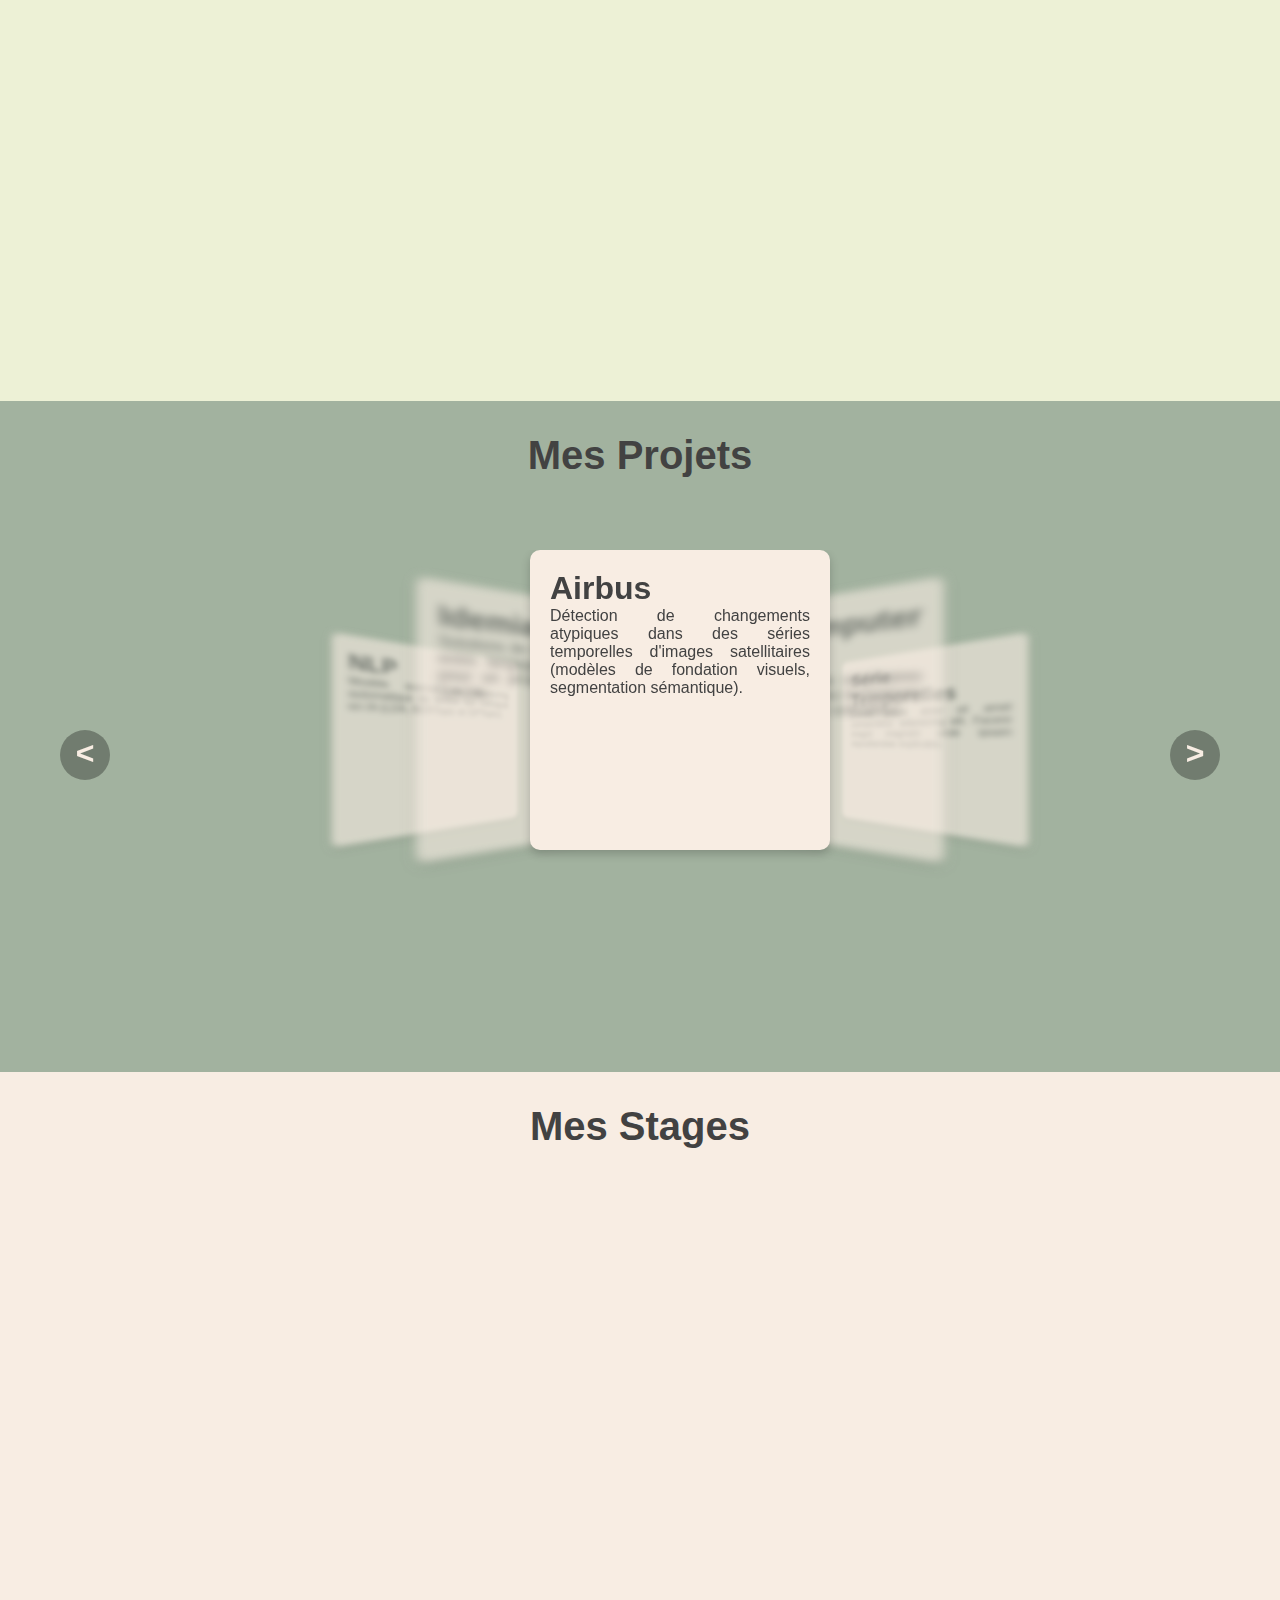
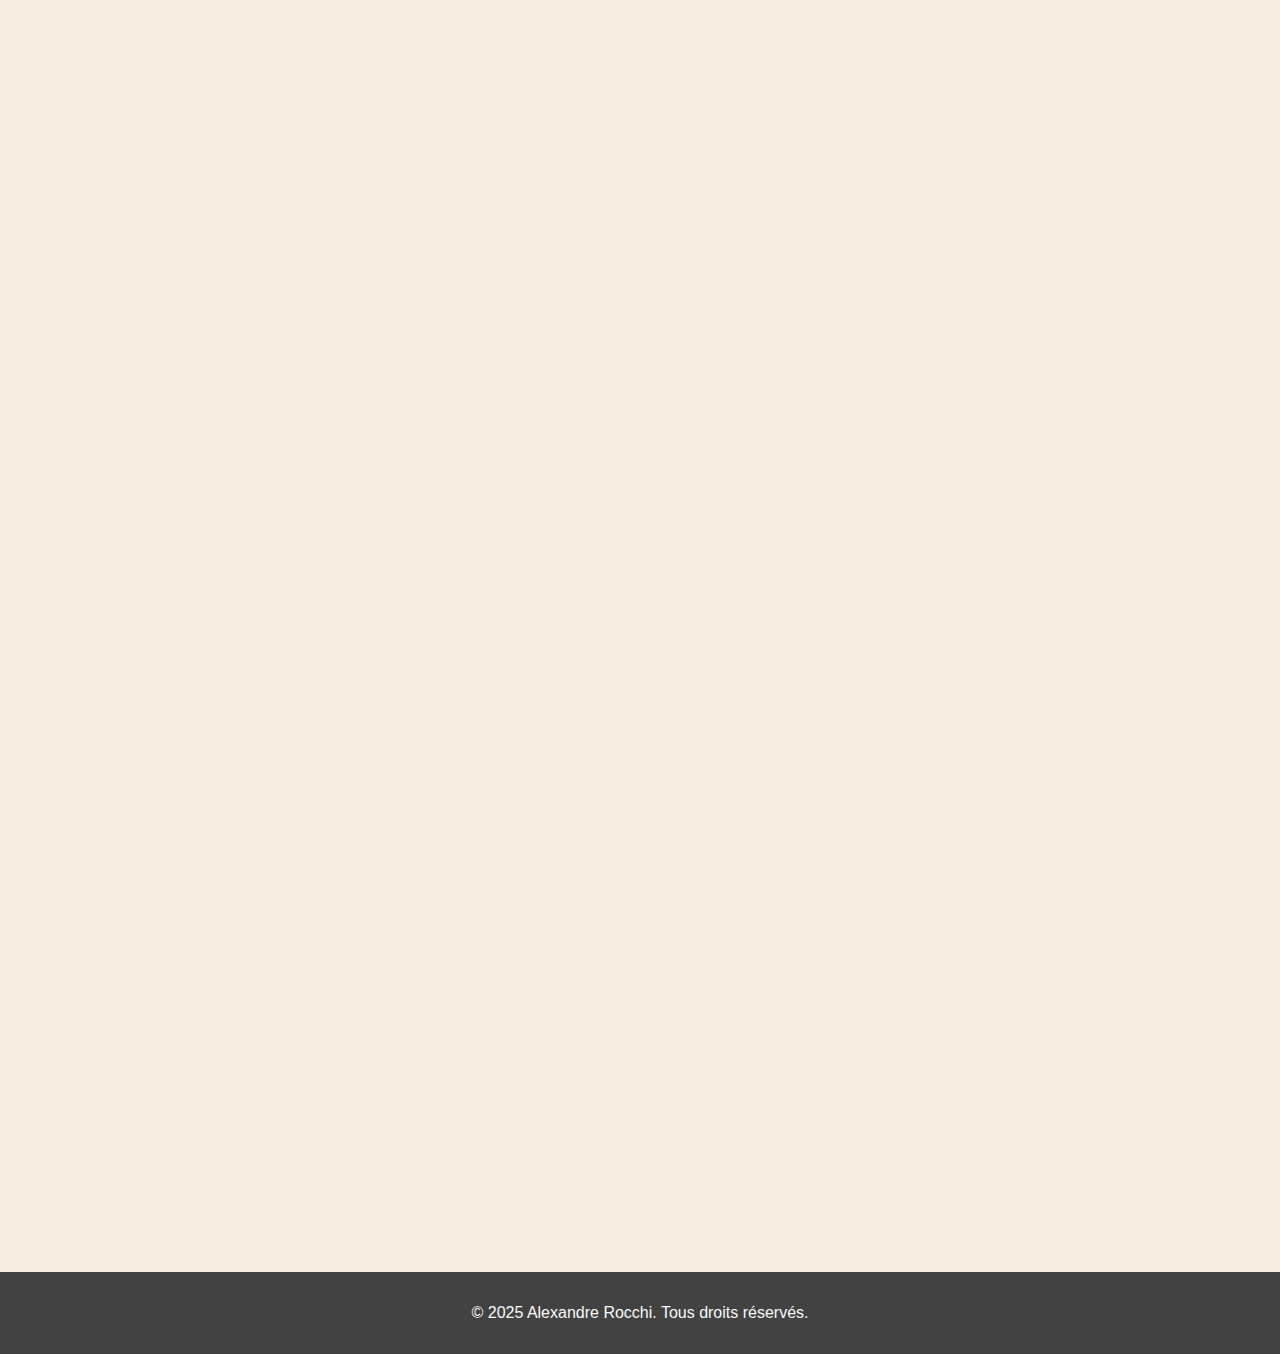
==== commit 8a05400b: "Add Montserrat font to header elements for improved typography" ====
--- a/index.html
+++ b/index.html
@@ -2,382 +2,339 @@
 <html lang="fr">
   <head>
     <meta charset="UTF-8">
+    <!-- Ajout pour la réactivité sur mobile -->
+    <meta name="viewport" content="width=device-width, initial-scale=1.0">
     <title>Accueil - Alexandre Rocchi</title>
+    
+    <!-- Liens CSS -->
     <link rel="stylesheet" href="assets/css/acceuil.css">
     <link rel="stylesheet" href="assets/css/header.css">
-    <!-- Add these new links -->
     <link rel="stylesheet" href="assets/css/projects-carousel.css">
     <link rel="stylesheet" href="https://cdnjs.cloudflare.com/ajax/libs/OwlCarousel2/2.3.4/assets/owl.carousel.min.css">
     <link rel="stylesheet" href="https://cdnjs.cloudflare.com/ajax/libs/OwlCarousel2/2.3.4/assets/owl.theme.default.min.css">
   </head>
-<body>
-
-  <!-- Header placeholder (will be loaded by fetch) -->
-  <div id="header-placeholder"></div>
-  
-  <main>
-    <!-- Hero / Intro Section -->
-    <section class="intro">
-      <p>Salut <span class="wave">👋</span>, je suis</p>
-      <h1>Alexandre Rocchi</h1>
-      <h2>Étudiant en MS IA, à Telecom Paris</h2>
-      <button class="arrow" type="button" onclick="document.getElementById('content').scrollIntoView({behavior: 'smooth'})" aria-label="Scroll to content">
-        <span></span>
-        <span></span>
-        <span></span>
-      </button>
-    </section>
-
- <!-- Content Section -->
-<section id="content">
-  <div class="content-text">
-    <h2>Recherche de stage</h2>
-    <p>
-      Actuellement entrain de compléter ma formation dans l'intelligence artificielle avec un <mark>Master Spécialisé à Télécom Paris</mark>.
-    </p>
-    <p>
-      Je suis ingénieur diplômé de l'ENSE3 - Grenoble INP en master Automatique et Systèmes Intelligents.
-    </p>
-    <p>
-      J'ai un fort attrait pour les sujets de Computer Vision appliqués à l'environnement et à la santé.
-    </p>
-    <p>
-     je cherche un <mark>stage de 6 mois à partir de juillet 2025</mark>.
-    </p>
-    <div class="text-box">
-      <a href="assets/pdf/ALEXANDRE_ROCCHI_CV__FRENCH_Version__TParis___V2_.pdf" class="btn btn-white btn-animate" download class="btn btn-white btn-        animate">mon CV</a>
-    </div>
-  </div>
-  
-  <div class="content-card">
-    <div class="profile-card">
-      <div class="circle"></div>
-      <img src="assets/images/Alexandre.png" alt="Photo d'Alexandre Rocchi" class="profile-photo">
-    </div>
-  </div>
-</section>
-
-    <section id="cursus">
-      <div class="cursus-header">
-        <h2 class="cursus-heading">Mon Cursus</h2>
-        <p class="cursus-description">Voici une frise chronologique retraçant les différents établissements où j'ai suivi une formation en mathématiques, informatique et intelligence artificielle.</p>
-      </div>
-      <!-- Horizontal Timeline Container -->
-      <div id="timeline-container">
-        <div id="timeline">
-          <!-- Timeline Items -->
-          <div class="timeline-item" data-year="2022" data-index="0">
-            <span class="year">Lycée Masséna</span>
-            <p>Classes préparatoires en Mathématiques, physiques et informatique</p>
-            <p>Projet sur la simulation de l'erosion des plages</p>
-          </div>
+
+  <body>
+    <!-- Header placeholder (chargé dynamiquement) -->
+    <div id="header-placeholder"></div>
+    
+    <main>
+      <!-- Section Hero / Intro -->
+      <section class="intro">
+        <p>Salut <span class="wave">👋</span>, je suis</p>
+        <h1>Alexandre Rocchi</h1>
+        <h2>Étudiant en MS IA, à Telecom Paris</h2>
+        <button class="arrow" type="button" onclick="document.getElementById('content').scrollIntoView({behavior: 'smooth'})" aria-label="Scroll to content">
+          <span></span>
+          <span></span>
+          <span></span>
+        </button>
+      </section>
+
+      <!-- Section Content -->
+      <section id="content">
+        <div class="content-text">
+          <h2>Recherche de stage</h2>
+          <p>
+            Actuellement entrain de compléter ma formation dans l'intelligence artificielle avec un 
+            <mark>Master Spécialisé à Télécom Paris</mark>.
+          </p>
+          <p>
+            Je suis ingénieur diplômé de l'ENSE3 - Grenoble INP en master Automatique et Systèmes Intelligents.
+          </p>
+          <p>
+            J'ai un fort attrait pour les sujets de Computer Vision appliqués à l'environnement et à la santé.
+          </p>
+          <p>
+            Je cherche un <mark>stage de 6 mois à partir de juillet 2025</mark>.
+          </p>
+          <div class="text-box">
+            <a href="assets/pdf/ALEXANDRE_ROCCHI_CV__FRENCH_Version__TParis___V2_.pdf" class="btn btn-white btn-animate" download>mon CV</a>
+          </div>
+        </div>
+        
+        <div class="content-card">
+          <div class="profile-card">
+            <div class="circle"></div>
+            <img src="assets/images/Alexandre.png" alt="Photo d'Alexandre Rocchi" class="profile-photo">
+          </div>
+        </div>
+      </section>
+
+      <!-- Section Cursus -->
+      <section id="cursus">
+        <div class="cursus-header">
+          <h2 class="cursus-heading">Mon Cursus</h2>
+          <p class="cursus-description">
+            Voici une frise chronologique retraçant les différents établissements où j'ai suivi une formation en mathématiques, informatique et intelligence artificielle.
+          </p>
+        </div>
+
+        <!-- Conteneur timeline -->
+        <div id="timeline-container">
+          <div id="timeline">
+            <!-- Éléments de la timeline -->
+            <div class="timeline-item" data-year="2022" data-index="0">
+              <span class="year">Lycée Masséna</span>
+              <p>Classes préparatoires en Mathématiques, physiques et informatique</p>
+              <p>Projet sur la simulation de l'erosion des plages</p>
+            </div>
+            
+            <div class="timeline-item" data-year="2023" data-index="1">
+              <span class="year">ENSE3 ‑ Grenoble INP</span>
+              <p>Formation en modélisation, simulation et contrôle de systèmes complexes et intelligents.</p>
+              <p>Spécialisation IA et divers langages de programmation.</p> 
+              <p>Sensibilisation aux enjeux du développement durable.</p>
+              <p>cours "AI and Autonomous systems", "Mobile Robotics", etc.</p>
+            </div>
+            
+            <div class="timeline-item" data-year="2024" data-index="2">
+              <span class="year">TELECOM PARIS</span>
+              <p>Formation complète sur les divers domaines de l’IA.</p>
+              <p>Mise en place de projets en Machine Learning et Deep Learning.</p>
+              <p>Formation en vision par ordinateur, séries temporelles et NLP.</p>
+            </div>
+          </div>
+        </div>
+
+        <div class="dots-timeline">
+          <div class="dots-container">
+            <div class="dot" data-index="0"></div>
+            <div class="dot-connection" data-index="0"></div>
+            <div class="dot" data-index="1"></div>
+            <div class="dot-connection" data-index="1"></div>
+            <div class="dot" data-index="2"></div>
+          </div>
+        </div>
+      </section>
+
+      <!-- Section Projets -->
+      <section class="projects-section projects">
+        <h2>Mes Projets</h2>
+        <div class="slider">
+          <div class="carousel-slide">
+            <h1>Prédictions Energétique</h1>
+            Analyse des données de consommation énergétique et modélisation prédictive pour optimiser l'efficacité énergétique des bâtiments.
+          </div>
+          <div class="carousel-slide">
+            <h1>Projet Kit Big Data</h1>
+            Analyse approfondie des données de Food.com pour identifier les causes de baisse de popularité et proposer des axes d'amélioration.
+          </div>
+          <div class="carousel-slide">
+            <h1>NLP</h1>
+            Modèle avancé de clustering automatique de textes sur l'éthique en IA (LDA, BERTopic et GPTopic).
+          </div>
+          <div class="carousel-slide">
+            <h1>Idemia</h1>
+            Solutions de traduction automatique entre langages de programmation pour un projet de reconnaissance faciale.
+          </div>
+          <div class="carousel-slide">
+            <h1>Airbus</h1>
+            Détection de changements atypiques dans des séries temporelles d'images satellitaires (modèles de fondation visuels, segmentation sémantique).
+          </div>
+          <div class="carousel-slide">
+            <h1>Projet Computer Vision</h1>
+            Segmentation d'images satellitaires multispectrales avec des techniques avancées de vision par ordinateur.
+          </div>
+          <div class="carousel-slide">
+            <h1>Série Temporelles</h1>
+            Lorem ipsum dolor sit amet consectetur, adipisicing elit. Facere magni magnam unde ipsam repudiandae explicabo.
+          </div>
+          <div class="carousel-slide">
+            <h1>Classification Espèces</h1>
+            Lorem ipsum dolor sit amet consectetur, adipisicing elit. Facere magni magnam unde ipsam repudiandae explicabo.
+          </div>
+          <button id="next">></button>
+          <button id="prev"><</button>
+        </div>
+      </section>
+
+      <section class="stages">
+        <h2>Mes Stages</h2>
+        <!-- Contenu à ajouter -->
+      </section>
+    </main>
+
+    <!-- Footer -->
+    <footer>
+      <p>&copy; 2025 Alexandre Rocchi. Tous droits réservés.</p>
+    </footer>
+
+    <!-- Scripts -->
+    <script>
+      // Chargement de l'entête (header) externe
+      fetch('assets/html/header.html')
+        .then(response => response.text())
+        .then(data => {
+          document.getElementById('header-placeholder').innerHTML = data;
+        });
+
+      // Rendre le header sticky lors du scroll
+      window.addEventListener('scroll', function() {
+        const header = document.getElementById('header-placeholder');
+        if (window.scrollY > window.innerHeight - 50) {
+          header.classList.add('sticky');
+        } else {
+          header.classList.remove('sticky');
+        }
+      });
+    </script>
+
+    <script>
+      // Vérifie la prise en charge de CSS view-timeline
+      const supportsViewTimeline = CSS.supports('animation-timeline: view()');
+      
+      // Fallback JS si le navigateur ne supporte pas view-timeline
+      if (!supportsViewTimeline) {
+        document.addEventListener('DOMContentLoaded', function() {
+          const markedElements = document.querySelectorAll('mark');
           
-          <div class="timeline-item" data-year="2023" data-index="1">
-            <span class="year">ENSE3 ‑ Grenoble INP</span>
-            <p>Formation en modélisation, simulation et contrôle de divers systèmes complexes et
-              intelligents.</p>
-            <p>Spécialisation sur l’IA et divers langages de programmation.</p> 
-            <p>Sensibilisation aux enjeux du développement durable.</p>
-            <p>cours "AI and Autonomous systems", "Mobile Robotics" et divers cours sur les enjeux environnementaux</p>
-          </div>
+          const observer = new IntersectionObserver((entries) => {
+            entries.forEach(entry => {
+              if (entry.isIntersecting) {
+                entry.target.classList.add('js-highlight');
+              } else {
+                entry.target.classList.remove('js-highlight');
+              }
+            });
+          }, {
+            threshold: 0.3,
+            rootMargin: '-100px 0px -100px 0px'
+          });
           
-          <div class="timeline-item" data-year="2024" data-index="2">
-            <span class="year">TELECOM PARIS</span>
-            <p>Formation complète sur les divers domaine de l’IA. 
-            <p>Mise en place de divers projets utilisant du Machine Learning et du Deep Learning.</p>
-            <p>Formation pour la vision par ordinateur, les séries temporelles et le NLP.</p>
-          </div>
-        </div>
-      </div>
-    </section>
-    
-    <div class="dots-timeline">
-      <div class="dots-container">
-        <!-- First dot -->
-        <div class="dot" data-index="0"></div>
-        
-        <!-- Line segment between dots 0 and 1 -->
-        <div class="dot-connection" data-index="0"></div>
-        
-        <!-- Second dot -->
-        <div class="dot" data-index="1"></div>
-        
-        <!-- Line segment between dots 1 and 2 -->
-        <div class="dot-connection" data-index="1"></div>
-        
-        <!-- Third dot -->
-        <div class="dot" data-index="2"></div>
-      </div>
-    </div>
-
-  <section class="projects-section projects">
-    <h2>Mes Projets</h2>
-    <div class="slider">
-      <div class="carousel-slide">
-        <h1>Prédictions Energétique</h1>
-        Analyse des données de consommation énergétique et modélisation prédictive pour optimiser l'efficacité énergétique des bâtiments.
-      </div>
-      <div class="carousel-slide">
-        <h1>Projet Kit Big Data</h1>
-        Analyse approfondie des données de Food.com pour identifier les causes de sa baisse de popularité et proposer des axes d'amélioration, en développant une application interactive de visualisation des données.
-      </div>
-      <div class="carousel-slide">
-        <h1>NLP</h1>
-        Développement d'un modèle avancé de clustering automatique de textes sur l'éthique en intelligence artificielle par LDA, BERTopic et GPTopic.
-      </div>
-      <div class="carousel-slide">
-        <h1>Idemia</h1>
-        Analyse et développement de solutions de traduction automatique entre langages de programmation, appliquées à des cas d’usage concrets de projet de reconnaissance faciale.
-      </div>
-      <div class="carousel-slide">
-        <h1>Airbus</h1>
-        Développement d'une méthode non supervisée pour détecter des changements atypiques dans des séries temporelles d'images satellitaires. Utilisation de modèles de fondation visuels et de techniques de segmentation sémantique multiclasse.
-      </div>
-      <div class="carousel-slide">
-        <h1>Projet Computer Vision</h1>
-        Développement d'un modèle de segmentation d'images satellitaires multispectrales, intégrant des techniques avancées de vision par ordinateur et d'apprentissage profond.
-      </div>
-      <div class="carousel-slide">
-        <h1>Serie Temporelles</h1>
-        Lorem ipsum dolor sit amet consectetur, adipisicing elit. Facere magni magnam unde ipsam repudiandae explicabo.
-      </div>
-      <div class="carousel-slide">
-        <h1>Classification Espèces</h1>
-        Lorem ipsum dolor sit amet consectetur, adipisicing elit. Facere magni magnam unde ipsam repudiandae explicabo.
-      </div>
-      <button id="next">></button>
-      <button id="prev"><</button>
-    </div>
-  </section>
-  <section class="stages">
-    <h2>Mes Stages</h2>
-  </section>
-</main>
-
-  <!-- Footer -->
-  <footer>
-    <p>&copy; 2025 Alexandre Rocchi. Tous droits réservés.</p>
-  </footer>
-
-  <!-- Scripts -->
-  <script>
-    // Load the external header file into the placeholder
-    fetch('assets/html/header.html')
-      .then(response => response.text())
-      .then(data => {
-        document.getElementById('header-placeholder').innerHTML = data;
-      });
-
-    // Make the header sticky on scroll
-    window.addEventListener('scroll', function() {
-      const header = document.getElementById('header-placeholder');
-      // Trigger stickiness once we scroll beyond a certain threshold
-      if (window.scrollY > window.innerHeight - 50) {
-        header.classList.add('sticky');
-      } else {
-        header.classList.remove('sticky');
-      }
-    });
-  </script>
-  
-  <script>
-    // Feature detection - check if browser supports CSS view() timeline
-    const supportsViewTimeline = CSS.supports('animation-timeline: view()');
-    
-    // Only use JS fallback if browser doesn't support view() timeline
-    if (!supportsViewTimeline) {
-      document.addEventListener('DOMContentLoaded', function() {
-        const markedElements = document.querySelectorAll('mark');
-        
-        const observer = new IntersectionObserver((entries) => {
-          entries.forEach(entry => {
-            if (entry.isIntersecting) {
-              // Add the highlight class when element is in view
-              entry.target.classList.add('js-highlight');
-            } else {
-              // Remove the highlight class when element is out of view
-              entry.target.classList.remove('js-highlight');
-            }
+          markedElements.forEach(mark => {
+            observer.observe(mark);
           });
-        }, {
-          threshold: 0.3,  // Trigger when at least 30% of element is visible
-          rootMargin: '-100px 0px -100px 0px'  // Only highlight in middle section of viewport
         });
-        
-        // Observe all marked elements
-        markedElements.forEach(mark => {
-          observer.observe(mark);
+      }
+    </script>
+
+    <script>
+      // Timeline animation
+      const items = document.querySelectorAll('.timeline-item');
+      const dots = document.querySelectorAll('.dot');
+      const connections = document.querySelectorAll('.dot-connection');
+      const dotsTimeline = document.querySelector('.dots-timeline');
+      const timeline = document.getElementById('timeline');
+      
+      function vhToPx(vh) {
+        return (vh * window.innerHeight) / 100;
+      }
+
+      // Offsets en unités vh (pour un défilement plus flexible)
+      const itemOffsetsVh = [-3, 30, 60];
+      const dotOffsetsVh = [0, 30, 60];
+
+      function updateTimeline() {
+        const scrollPosition = window.scrollY;
+        
+        const cursusSection = document.getElementById('cursus');
+        const whiteSection = document.querySelector('.projects');
+        
+        const cursusSectionTop = cursusSection.offsetTop;
+        const whiteSectionTop = whiteSection.offsetTop;
+        const cursusHeader = document.querySelector('.cursus-header');
+
+        // Seuils
+        const startThreshold = cursusSectionTop - 50;
+        const endThreshold = whiteSectionTop - vhToPx(110);
+
+        // Vérification si on est dans la zone du cursus
+        const inCursusArea = scrollPosition >= startThreshold && scrollPosition < endThreshold;
+
+        // Afficher/Masquer la timeline fixe
+        dotsTimeline.classList.toggle('visible', inCursusArea);
+
+        // Activation du header
+        if (cursusHeader) {
+          cursusHeader.classList.toggle('active', inCursusArea);
+          const shouldBeFixed = scrollPosition > cursusSectionTop + 100;
+          cursusHeader.classList.toggle('fixed', shouldBeFixed && inCursusArea);
+        }
+
+        if (!inCursusArea) {
+          items.forEach(item => item.classList.remove('active'));
+          dots.forEach(dot => dot.classList.remove('active'));
+          connections.forEach(connection => connection.classList.remove('active'));
+          return;
+        }
+
+        // Activation timeline items
+        items.forEach((item, index) => {
+          const itemOffset = vhToPx(itemOffsetsVh[index]);
+          const itemTriggerPoint = cursusSectionTop + itemOffset;
+          item.classList.toggle('active', scrollPosition >= itemTriggerPoint);
         });
-      });
-    }
-  </script>
-
-  <script>// Timeline animation script
-    const items = document.querySelectorAll('.timeline-item');
-    const dots = document.querySelectorAll('.dot');
-    const connections = document.querySelectorAll('.dot-connection');
-    const dotsTimeline = document.querySelector('.dots-timeline');
-    const timeline = document.getElementById('timeline');
-    
-    // Convert vh to pixels dynamically
-    function vhToPx(vh) {
-      return (vh * window.innerHeight) / 100;
-    }
-    
-    // Different offsets for items and dots using vh units
-    const itemOffsetsVh = [-3, 30, 60]; // in vh units instead of pixels
-    const dotOffsetsVh = [0, 30, 60]; // in vh units instead of pixels
-    
-    // Debug mode (set to true to see console logs)
-    const debug = false;
-    
-    function updateTimeline() {
-  const scrollPosition = window.scrollY;
-  
-  // Get section positions
-  const cursusSection = document.getElementById('cursus');
-  const cursusSectionTop = cursusSection.offsetTop;
-  const whiteSection = document.querySelector('.projects');
-  const whiteSectionTop = whiteSection.offsetTop;
-  
-  // Get the header
-  const cursusHeader = document.querySelector('.cursus-header');
-  
-  // Enable debug temporarily to troubleshoot
-  const debug = true;
-  
-  if (debug) {
-    console.log('Scroll position:', scrollPosition);
-    console.log('Cursus section top:', cursusSectionTop);
-  }
-  
-  // Calculate thresholds - more direct calculation
-  const startThreshold = cursusSectionTop - 50; // Start slightly before section
-  const endThreshold = whiteSectionTop - vhToPx(110);   // End before next section
-  
-  // Check if we're in the cursus area
-  const inCursusArea = scrollPosition >= startThreshold && 
-                       scrollPosition < endThreshold;
-  
-  // Handle dots-timeline visibility
-  dotsTimeline.classList.toggle('visible', inCursusArea);
-  
-  // Handle header visibility and position
-  if (cursusHeader) {
-    cursusHeader.classList.toggle('active', inCursusArea);
-    
-    // Apply fixed positioning when scrolled past the section start
-    const shouldBeFixed = scrollPosition > cursusSectionTop + 100;
-    cursusHeader.classList.toggle('fixed', shouldBeFixed && inCursusArea);
-    
-    if (debug) {
-      console.log('Header should be active:', inCursusArea);
-      console.log('Header should be fixed:', shouldBeFixed && inCursusArea);
-    }
-  }
-  
-  // If we're not in cursus area, make everything inactive
-  if (!inCursusArea) {
-    items.forEach(item => item.classList.remove('active'));
-    dots.forEach(dot => dot.classList.remove('active'));
-    connections.forEach(connection => connection.classList.remove('active'));
-    return; // Exit early
-  }
-      
-      // If we're in the cursus area, process items and dots
-      
-      // Process timeline items
-      items.forEach((item, index) => {
-        const itemOffset = vhToPx(itemOffsetsVh[index]);
-        const itemTriggerPoint = cursusSectionTop + itemOffset;
-        
-        if (debug) {
-          console.log(`Item ${index} trigger:`, itemTriggerPoint);
-        }
-        
-        item.classList.toggle('active', scrollPosition >= itemTriggerPoint);
-      });
-      
-      // Process dots separately
-      dots.forEach((dot, index) => {
-        const dotOffset = vhToPx(dotOffsetsVh[index]);
-        const dotTriggerPoint = cursusSectionTop + dotOffset;
-        
-        if (debug) {
-          console.log(`Dot ${index} trigger:`, dotTriggerPoint);
-        }
-        
-        const isActive = scrollPosition >= dotTriggerPoint;
-        dot.classList.toggle('active', isActive);
-        
-        // Handle connections between dots
-        if (index > 0 && connections[index-1]) {
-          connections[index-1].classList.toggle('active', isActive);
-        }
-      });
-    }
-    
-    // Initial call
-    updateTimeline();
-    
-    // Call on scroll
-    window.addEventListener('scroll', updateTimeline);
-    
-    // Also update on window resize to recalculate vh units
-    window.addEventListener('resize', updateTimeline);
-  </script>
-
-  <script>
-    let slides = document.querySelectorAll('.slider .carousel-slide');
-    let next = document.getElementById('next');
-    let prev = document.getElementById('prev');
-    
-    // Start with a middle slide for better visual effect
-    let active = Math.min(4, Math.floor(slides.length/2)); 
-    
-    function loadShow() {
-      let stt = 0;
-      
-      // Apply styles to the active slide
-      slides[active].style.transform = `none`;
-      slides[active].style.zIndex = 1;
-      slides[active].style.filter = 'none';
-      slides[active].style.opacity = 1;
-      slides[active].style.top = '0';
-      
-      // Handle slides to the right
-      for(var i = active + 1; i < slides.length; i++) {
+
+        // Activation des points (dots)
+        dots.forEach((dot, index) => {
+          const dotOffset = vhToPx(dotOffsetsVh[index]);
+          const dotTriggerPoint = cursusSectionTop + dotOffset;
+          const isActive = scrollPosition >= dotTriggerPoint;
+          dot.classList.toggle('active', isActive);
+          
+          if (index > 0 && connections[index-1]) {
+            connections[index-1].classList.toggle('active', isActive);
+          }
+        });
+      }
+
+      updateTimeline();
+      window.addEventListener('scroll', updateTimeline);
+      window.addEventListener('resize', updateTimeline);
+    </script>
+
+    <script>
+      // Carousel de projets
+      let slides = document.querySelectorAll('.slider .carousel-slide');
+      let next = document.getElementById('next');
+      let prev = document.getElementById('prev');
+      
+      let active = Math.min(4, Math.floor(slides.length / 2)); 
+      
+      function loadShow() {
+        let stt = 0;
+        
+        // Slide active
+        slides[active].style.transform = `none`;
+        slides[active].style.zIndex = 1;
+        slides[active].style.filter = 'none';
+        slides[active].style.opacity = 1;
+        slides[active].style.top = '0';
+        
+        // Slides à droite
+        for(let i = active + 1; i < slides.length; i++) {
           stt++;
           slides[i].style.transform = `translateX(${120*stt}px) scale(${1 - 0.2*stt}) perspective(16px) rotateY(-1deg)`;
           slides[i].style.zIndex = -stt;
           slides[i].style.filter = 'blur(5px)';
           slides[i].style.opacity = stt > 2 ? 0 : 0.6;
-          slides[i].style.top = `${20*stt}px`; // Add vertical offset for better 3D effect
-      }
-      
-      // Handle slides to the left
-      stt = 0;
-      for(var i = active - 1; i >= 0; i--) {
+          slides[i].style.top = `${20*stt}px`;
+        }
+        
+        // Slides à gauche
+        stt = 0;
+        for(let i = active - 1; i >= 0; i--) {
           stt++;
           slides[i].style.transform = `translateX(${-120*stt}px) scale(${1 - 0.2*stt}) perspective(16px) rotateY(1deg)`;
           slides[i].style.zIndex = -stt;
           slides[i].style.filter = 'blur(5px)';
           slides[i].style.opacity = stt > 2 ? 0 : 0.6;
-          slides[i].style.top = `${20*stt}px`; // Add vertical offset for better 3D effect
-      }
-  }
-    
-    loadShow();
-    
-    next.onclick = function(){
+          slides[i].style.top = `${20*stt}px`;
+        }
+      }
+      
+      loadShow();
+      
+      next.onclick = function(){
         active = active + 1 < slides.length ? active + 1 : active;
         loadShow();
-    }
-    
-    prev.onclick = function(){
+      }
+      
+      prev.onclick = function(){
         active = active - 1 >= 0 ? active - 1 : active;
         loadShow();
-    }
-  </script>
-</body>
-</html>+      }
+    </script>
+  </body>
+</html>
--- a/assets/css/acceuil.css
+++ b/assets/css/acceuil.css
@@ -1,24 +1,27 @@
-/* Basic Reset */
+/* ------------------
+   Reset & Base
+------------------ */
 * {
   margin: 0;
   padding: 0;
   box-sizing: border-box;
 }
 
-/* Polices : Utilisez 'Inter' pour le corps et 'Montserrat' pour les titres */
-/* N'oubliez pas d'inclure les liens vers Google Fonts dans votre HTML */
+/* Typo */
 body {
   font-family: 'Inter', sans-serif;
-  color: #424242; /* Charcoal Grey */
+  color: #424242; 
   overflow-x: hidden;
-  background-color: #EDF1D6; /* Ivory White */
+  background-color: #EDF1D6; /* Couleur principale */
 }
 
 h1, h2, h3, h4, h5, h6 {
   font-family: 'Montserrat', sans-serif;
 }
 
-/* Section Hero/Intro */
+/* ------------------
+   Section Intro
+------------------ */
 .intro {
   position: relative;
   overflow: hidden;
@@ -33,26 +36,29 @@
 .intro::before {
   content: "";
   position: absolute;
-  top: 0;
-  left: 0;
-  width: 100%;
-  height: 100%;
+  top: 0; left: 0;
+  width: 100%; height: 100%;
   background-color: #EDF1D6;
   filter: blur(5px);
   z-index: 0;
 }
 
-/* Animated Gradient Text Effect */
+
+.intro h1,
+.intro h2,
+.intro p,
+.intro .arrow {
+  position: relative;
+  z-index: 1;
+  /* On ajoute la couleur ci-dessous comme fallback */
+  color: #0D4715; /* ou la couleur de ton choix */
+}
+
+
 @keyframes textGradientAnimation {
-  0% {
-    background-position: 0% 50%;
-  }
-  50% {
-    background-position: 100% 50%;
-  }
-  100% {
-    background-position: 0% 50%;
-  }
+  0%   { background-position: 0% 50%; }
+  50%  { background-position: 100% 50%; }
+  100% { background-position: 0% 50%; }
 }
 
 .intro h1 {
@@ -64,7 +70,6 @@
   background-clip: text;
   -webkit-text-fill-color: transparent;
   animation: textGradientAnimation 10s ease infinite;
-  text-shadow: none;
 }
 
 .intro h2 {
@@ -81,7 +86,6 @@
   font-weight: 600;
 }
 
-
 .intro p {
   font-size: 2rem;
   max-width: 700px;
@@ -102,17 +106,8 @@
   transform: rotate(270deg);
 }
 
-.intro h1,
-.intro h2,
-.intro p,
-.intro .arrow {
-  position: relative;
-  z-index: 1;
-  color: #0D4715;
-}
-
 .arrow span {
-  width: 1rem;
+  width: 1rem; 
   height: 1rem;
   border-bottom: 4px solid #609966;
   border-right: 4px solid #609966;
@@ -140,109 +135,39 @@
 }
 
 .wave {
-  animation-name: wave-animation;  /* Refers to the name of your @keyframes element below */
-  animation-duration: 2.5s;        /* Change to speed up or slow down */
-  animation-iteration-count: infinite;  /* Never stop waving :) */
-  transform-origin: 70% 70%;       /* Pivot around the bottom-left palm */
+  animation-name: wave-animation;
+  animation-duration: 2.5s;
+  animation-iteration-count: infinite;
+  transform-origin: 70% 70%;
   display: inline-block;
 }
 
 @keyframes wave-animation {
-    0% { transform: rotate( 0.0deg) }
-   10% { transform: rotate(14.0deg) }  /* The following five values can be played with to make the waving more or less extreme */
-   20% { transform: rotate(-8.0deg) }
-   30% { transform: rotate(14.0deg) }
-   40% { transform: rotate(-4.0deg) }
-   50% { transform: rotate(10.0deg) }
-   60% { transform: rotate( 0.0deg) }  /* Reset for the last half to pause */
-  100% { transform: rotate( 0.0deg) }
-}
-
-/* Card container */
-.profile-card {
-  position: relative;
-  height: 250px;
-  width: 250px;
-  background-color: #EDF1D6; /* Ivory White */
-  border-radius: 20px;
-  box-shadow: 0 4px 15px rgba(0, 0, 0, 0.2);
-  padding: 2rem 1rem;
-  text-align: center;
-  margin: 2rem auto;
-  overflow: visible;
-}
-
-/* Card container - scale up by 1.5x */
-.profile-card {
-  position: relative;
-  height: 375px;  /* 250px x 1.5 */
-  width: 375px;   /* 250px x 1.5 */
-  background-color: #EDF1D6;
-  border-radius: 30px; /* 20px x 1.5 */
-  box-shadow: 0 6px 22px rgba(0, 0, 0, 0.2);
-  padding: 3rem 1.5rem;
-  text-align: center;
-  margin: 3rem auto;
-  overflow: visible;
-}
-
-/* Green ellipse - scale up by 1.5x */
-.profile-card .circle {
-  position: absolute;
-  top: 50%;
-  left: 50%;
-  transform: translate(-50%, -50%) rotate(15deg);
-  width: 420px;  /* 280px x 1.5 */
-  height: 300px; /* 200px x 1.5 */
-  background-color: transparent;
-  border: 6px solid #2E7D32; /* 4px x 1.5 */
-  border-radius: 50%;
-  z-index: 0;
-}
-
-/* Profile photo - scale up by 1.5x */
-.profile-photo {
-  position: absolute;
-  bottom: 0;
-  left: 50%;
-  width: 450px;  /* 300px x 1.5 */
-  height: 600px; /* 400px x 1.5 */
-  object-fit: cover;
-  z-index: 1;
-  border: none;
-  transform: translateX(-50%);
-}
-
-
-
-.scroll-down a {
-  font-size: 2rem;
-  color: #1565C0; /* Ocean Blue */
-  text-decoration: none;
-  animation: bounce 2s infinite;
-}
-
-.scroll-down a:hover {
-  color: #2E7D32; /* Forest Green */
-  transform: scale(1.2);
-  animation: hover-bounce 0.5s infinite;
-  text-shadow: 0 5px 8px rgba(0, 0, 0, 0.5);
-}
-
-/* Section Content avec mise en page en deux colonnes */
+  0% { transform: rotate(0.0deg) }
+  10% { transform: rotate(14.0deg) }
+  20% { transform: rotate(-8.0deg) }
+  30% { transform: rotate(14.0deg) }
+  40% { transform: rotate(-4.0deg) }
+  50% { transform: rotate(10.0deg) }
+  60% { transform: rotate(0.0deg) }
+  100% { transform: rotate(0.0deg) }
+}
+
+/* ------------------
+   Section Content
+------------------ */
 #content {
   padding: 4rem 2rem;
   padding-top: 10rem;
-  background: #EDF1D6; /* Ivory White */
+  background: #EDF1D6;
   min-height: 85vh;
   display: flex;
-  flex-direction: row; /* Disposition horizontale */
+  flex-direction: row;
   align-items: center;
   justify-content: space-between;
   flex-wrap: wrap;
 }
 
-/* Colonne de gauche pour le texte */
 .content-text {
   flex: 1;
   padding-right: 2rem;
@@ -251,7 +176,6 @@
   max-width: 50%;
 }
 
-/* Colonne de droite pour la carte et la photo */
 .content-card {
   flex: 1;
   display: flex;
@@ -259,8 +183,9 @@
   align-items: center;
 }
 
+/* Titres & paragraphes */
 #content h2 {
-  color: #2E7D32; /* Forest Green */
+  color: #2E7D32;
   margin-bottom: 2rem;
   font-size: 2.5rem;
   text-align: left;
@@ -274,7 +199,7 @@
   text-align: left;
 }
 
-
+/* Bouton CV */
 .text-box {
   margin-left: 0;
   margin-top: 2rem;
@@ -290,6 +215,8 @@
   border-radius: 100px;
   transition: all .2s;
   position: relative;
+  font-size: 1rem;
+  font-weight: 600;
 }
 
 .btn:hover {
@@ -314,8 +241,7 @@
   width: 100%;
   border-radius: 100px;
   position: absolute;
-  top: 0;
-  left: 0;
+  top: 0; left: 0;
   z-index: -1;
   transition: all .4s;
 }
@@ -329,48 +255,19 @@
   opacity: 0;
 }
 
-.btn-animated {
-  animation: moveInBottom 5s ease-out;
-  animation-fill-mode: backwards;
-}
-
-@keyframes moveInBottom {
-  0% {
-      opacity: 0;
-      transform: translateY(30px);
-  }
-
-  100% {
-      opacity: 1;
-      transform: translateY(0px);
-  }
-}
-/* Update your animation to work both ways */
-@keyframes highlight {
-  0% {
-    background-position: 100%;
-  }
-  100% {
-    background-position: 0;
-  }
-}
-
+/* Mark highlight */
 mark {
-  background: linear-gradient(
-    to right,
+  background: linear-gradient(to right,
     rgba(252, 211, 77, 0.5) 50%,
-    rgba(252, 211, 77, 0) 50%
-  );
+    rgba(252, 211, 77, 0) 50%);
   background-position: 100%;
   background-size: 200% 100%;
   border-radius: 0.125rem;
   padding-inline: 0.125rem;
-  font-style: normal;
   color: inherit;
-  transition: background-position 0.5s ease-out; /* Add transition for smooth unhighlighting */
-}
-
-/* CSS View Timeline (modern browsers) */
+  transition: background-position 0.5s ease-out;
+}
+
 @supports (animation-timeline: view()) {
   mark {
     animation: highlight linear forwards;
@@ -378,40 +275,65 @@
     animation-range: entry 30% cover 70%;
   }
 }
-/* Fallback class for JS (older browsers) */
+
 mark.js-highlight {
   animation: highlight 1s linear forwards;
-  background-position: 0; /* Highlighted state */
-}
-
-/* When js-highlight is removed, return to original state */
-mark:not(.js-highlight) {
-  background-position: 100%; /* Unhighlighted state */
-}
-/* Section Cursus */
+  background-position: 0; 
+}
+
+/* ------------------
+   Card - Photo
+------------------ */
+.profile-card {
+  position: relative;
+  height: 375px; 
+  width: 375px; 
+  background-color: #EDF1D6;
+  border-radius: 30px;
+  box-shadow: 0 6px 22px rgba(0, 0, 0, 0.2);
+  padding: 3rem 1.5rem;
+  text-align: center;
+  margin: 3rem auto;
+  overflow: visible;
+}
+
+.profile-card .circle {
+  position: absolute;
+  top: 50%; left: 50%;
+  transform: translate(-50%, -50%) rotate(15deg);
+  width: 420px;
+  height: 300px;
+  background-color: transparent;
+  border: 6px solid #2E7D32;
+  border-radius: 50%;
+  z-index: 0;
+}
+
+.profile-photo {
+  position: absolute;
+  bottom: 0;
+  left: 50%;
+  width: 450px;
+  height: 600px;
+  object-fit: cover;
+  z-index: 1;
+  border: none;
+  transform: translateX(-50%);
+}
+
+/* ------------------
+   Section Cursus
+------------------ */
 #cursus {
   padding: 4rem 2rem;
   background: #EDF1D6;
-  /* Keep text-align: center for the timeline components */
-  text-align: center;
   min-height: 200vh;
   position: relative;
   z-index: 1;
   overflow: visible;
-}
-
-.cursus-heading {
-  margin-bottom: 2rem;
-  color: #2E7D32;
-  font-size: 2.5rem;
-  /* Change to left alignment to match "Recherche de stage" */
-  text-align: left;
-  /* Add left margin to match content-text padding */
-  margin-left: 7rem;
-}/* Replace the current .cursus-header styles with this simplified approach */
-
-
-/* Update the cursus header to improve transition */
+  text-align: center;
+}
+
 .cursus-header {
   position: relative;
   top: 0;
@@ -422,17 +344,14 @@
   pointer-events: none;
 }
 
-/* When active class is applied - improve sticky behavior */
 .cursus-header.active {
   position: sticky;
-  top: 0; /* Ensure it sticks to top */
+  top: 0;
   transform: translateY(0);
   pointer-events: all;
   padding-top: 6rem;
 }
 
-/* ...existing code... */
-/* Styling for heading and description */
 .cursus-heading {
   margin-bottom: 1rem;
   color: #2E7D32;
@@ -442,27 +361,17 @@
 }
 
 .cursus-description {
+  margin-bottom: 2rem;
   color: #424242;
   font-size: 1.2rem;
   line-height: 1.6;
   text-align: left;
   margin-left: 7rem;
-  margin-bottom: 1rem;
-}
-
-/* Make sure the headings and description remain visible */
-.cursus-heading, .cursus-description {
-  position: relative;
-  z-index: 1;
-}.cursus-description {
-  margin-bottom: 2rem;
-  color: #424242;
-  font-size: 1.2rem;
-  line-height: 1.6;
-  text-align: left;
-  /* Add left margin to match content-text padding */
-  margin-left: 7rem;
-}
+}
+
+/* ------------------
+   Timeline
+------------------ */
 #timeline-container {
   position: relative;
   width: 100%;
@@ -473,7 +382,6 @@
   overflow: visible;
 }
 
-/* Disposition Timeline */
 #timeline {
   position: relative;
   width: 100%;
@@ -482,19 +390,6 @@
   display: block;
 }
 
-/* Conteneurs d'éléments Timeline */
-.timeline-item-container {
-  position: relative;
-  height: 70vh;
-  margin-bottom: 50vh;
-}
-
-.timeline-spacer {
-  height: 50vh;
-  width: 100%;
-}
-
-/* Items Timeline - Layout Sticky */
 .timeline-item {
   position: sticky;
   top: 20vh;
@@ -503,7 +398,7 @@
   margin: 0 auto;
   padding: 2rem;
   margin-top: 5rem;
-  background: #40513B; /* Ocean Blue */
+  background: #40513B;
   color: #EDF1D6;
   border-radius: 8px;
   opacity: 0;
@@ -515,17 +410,9 @@
   visibility: hidden;
 }
 
-.timeline-item[data-index="0"] {
-  left: 10%;
-}
-
-.timeline-item[data-index="1"] {
-  left: 40%;
-}
-
-.timeline-item[data-index="2"] {
-  left: 70%;
-}
+.timeline-item[data-index="0"] { left: 10%; }
+.timeline-item[data-index="1"] { left: 40%; }
+.timeline-item[data-index="2"] { left: 70%; }
 
 .timeline-item.active {
   opacity: 1;
@@ -535,7 +422,6 @@
   transition: visibility 0s 0s;
 }
 
-/* Style pour les bullet points en forme de flèche dans la timeline */
 .timeline-item p {
   position: relative;
   padding-left: 1.5rem;
@@ -544,14 +430,13 @@
 }
 
 .timeline-item p::before {
-  content: "➤";  /* Flèche Unicode */
+  content: "➤";
   position: absolute;
   left: 0;
-  color: #4CAF50; /* Couleur verte qui s'accorde avec votre thème */
+  color: #4CAF50;
   font-size: 0.9rem;
 }
 
-/* Pour assurer que le titre de l'établissement reste centré */
 .timeline-item .year {
   display: block;
   text-align: center;
@@ -560,7 +445,10 @@
   margin-bottom: 1rem;
   color: #EDF1D6;
 }
-/* Navigation Dots Timeline */
+
+/* ------------------
+   Dots Timeline
+------------------ */
 .dots-timeline {
   position: fixed;
   bottom: 40px;
@@ -572,7 +460,6 @@
   opacity: 0;
   transition: opacity 0.6s ease, transform 0.4s ease;
   pointer-events: none;
-
 }
 
 .dots-timeline.visible {
@@ -585,7 +472,7 @@
   align-items: center;
   width: 300px;
   position: relative;
-  background: rgba(248, 249, 250, 0.8); /* Ivory White avec transparence */
+  background: rgba(248, 249, 250, 0.8);
   border-radius: 30px;
   padding: 15px 30px;
   box-shadow: 0 4px 15px rgba(0,0,0,0.1);
@@ -596,7 +483,7 @@
   position: absolute;
   width: calc(100% - 60px);
   height: 3px;
-  background-color: #EDF1D6; /* Mint Green */
+  background-color: #EDF1D6;
   z-index: 0;
 }
 
@@ -604,7 +491,7 @@
   width: 25px;
   height: 25px;
   border-radius: 50%;
-  background-color: #424242; /* Charcoal Grey */
+  background-color: #424242;
   margin: 0;
   transition: all 0.7s ease;
   transform: scale(1);
@@ -614,7 +501,7 @@
 }
 
 .dot.active {
-  background-color: #2E7D32; /* Forest Green */
+  background-color: #2E7D32;
   transform: scale(1.3);
   box-shadow: 0 0 0 4px rgba(46, 125, 50, 0.3);
 }
@@ -622,7 +509,7 @@
 .dot-connection {
   flex-grow: 1;
   height: 3px;
-  background-color: #A5D6A7; /* Mint Green */
+  background-color: #A5D6A7;
   transition: background-color 0.7s ease, transform 0.5s ease;
   transform: scaleX(1);
   transform-origin: left;
@@ -630,12 +517,14 @@
 }
 
 .dot-connection.active {
-  background-color: #2E7D32; /* Forest Green */
-}
-
-/* Section Projets */
+  background-color: #2E7D32;
+}
+
+/* ------------------
+   Projets Section
+------------------ */
 .projects {
-  background-color: #A2B29F; /* Ivory White */
+  background-color: #A2B29F;
   min-height: 40vh;
   display: flex;
   flex-direction: column;
@@ -649,12 +538,14 @@
   color: #424242;
 }
 
-/* Placeholder Header */
+/* ------------------
+   Header placeholder
+------------------ */
 #header-placeholder {
   position: absolute;
   bottom: 0;
   width: 100%;
-  background: #40513B; /* Ivory White */
+  background: #40513B;
   border-top: 1px solid #ccc;
   text-align: center;
   transition: all 0.3s ease;
@@ -668,15 +559,19 @@
   left: 0;
 }
 
-/* Footer */
+/* ------------------
+   Footer
+------------------ */
 footer {
-  background: #424242; /* Charcoal Grey */
-  color: #F8F9FA; /* Ivory White */
+  background: #424242;
+  color: #F8F9FA;
   text-align: center;
   padding: 2rem;
 }
 
-/* Slider et Carousel */
+/* ------------------
+   Slider / Carousel
+------------------ */
 .slider {
   position: relative;
   width: 100vw;
@@ -693,7 +588,7 @@
   width: 300px;
   height: 300px;
   text-align: justify;
-  background-color: #F8EDE3; /* Ivory White */
+  background-color: #F8EDE3;
   border-radius: 10px;
   padding: 20px;
   transition: 0.5s;
@@ -724,21 +619,19 @@
   z-index: 10;
 }
 
-#prev {
-  left: 20px;
-}
-
-#next {
-  right: 20px;
-}
+#prev { left: 20px; }
+#next { right: 20px; }
 
 #next:hover, #prev:hover {
   background-color: rgba(0,0,0,0.6);
   transform: scale(1.1);
 }
 
+/* ------------------
+   Section Stages
+------------------ */
 .stages {
-  background-color: #F8EDE3; /* Ivory White */
+  background-color: #F8EDE3;
   min-height: 200vh;
   display: flex;
   flex-direction: column;
@@ -751,3 +644,104 @@
   margin-bottom: 2rem;
   color: #424242;
 }
+
+/* -------------------------------------
+   MEDIA QUERIES (Réglages Responsifs)
+-------------------------------------- */
+/* Grand mobile / Tablette (max-width: 992px) */
+@media (max-width: 992px) {
+  .intro h1 {
+    font-size: 5rem;
+  }
+  .intro h2 {
+    font-size: 2rem;
+  }
+  #content {
+    flex-direction: column;
+    padding-top: 5rem;
+  }
+  .content-text {
+    max-width: 100%;
+    padding: 0 2rem;
+    margin-bottom: 2rem;
+  }
+  .profile-card {
+    width: 300px;
+    height: 300px;
+  }
+  .profile-card .circle {
+    width: 320px;
+    height: 230px;
+  }
+  .profile-photo {
+    width: 330px;
+    height: 440px;
+  }
+  .timeline-item {
+    width: 60%;
+    left: 20% !important;
+  }
+}
+
+/* Smartphone (max-width: 600px) */
+@media (max-width: 600px) {
+  .intro h1 {
+    font-size: 3.5rem;
+  }
+  .intro h2 {
+    font-size: 1.8rem;
+  }
+  .intro p {
+    font-size: 1.3rem;
+  }
+  #content {
+    padding-top: 3rem;
+  }
+  .content-text {
+    padding: 0 1rem;
+  }
+  .content-card {
+    margin: 2rem 0;
+  }
+  .profile-card {
+    width: 240px;
+    height: 240px;
+    margin: 1rem auto;
+  }
+  .profile-card .circle {
+    width: 250px;
+    height: 170px;
+  }
+  .profile-photo {
+    width: 260px;
+    height: 350px;
+  }
+
+  /* Timeline en une seule colonne (ou simplifiée) */
+  .timeline-item {
+    width: 80%;
+    left: 10% !important;
+    margin-top: 3rem;
+  }
+
+  /* Dots timeline : réduire taille / position */
+  .dots-container {
+    width: 200px;
+    padding: 10px 20px;
+  }
+  .dot {
+    width: 18px;
+    height: 18px;
+  }
+
+  /* Carousel : ajuster hauteur */
+  .slider {
+    height: 40vh;
+  }
+  #next, #prev {
+    top: 45%;
+    width: 40px;
+    height: 40px;
+    font-size: 1.5rem;
+  }
+}
--- a/assets/css/header.css
+++ b/assets/css/header.css
@@ -9,6 +9,10 @@
     width: 100%;
     height: 100px;
     margin: 0 auto;
+  }
+
+  h1, h2, h3, h4, h5, h6 {
+    font-family: 'Montserrat', sans-serif;
   }
 
   .header-placeholder {
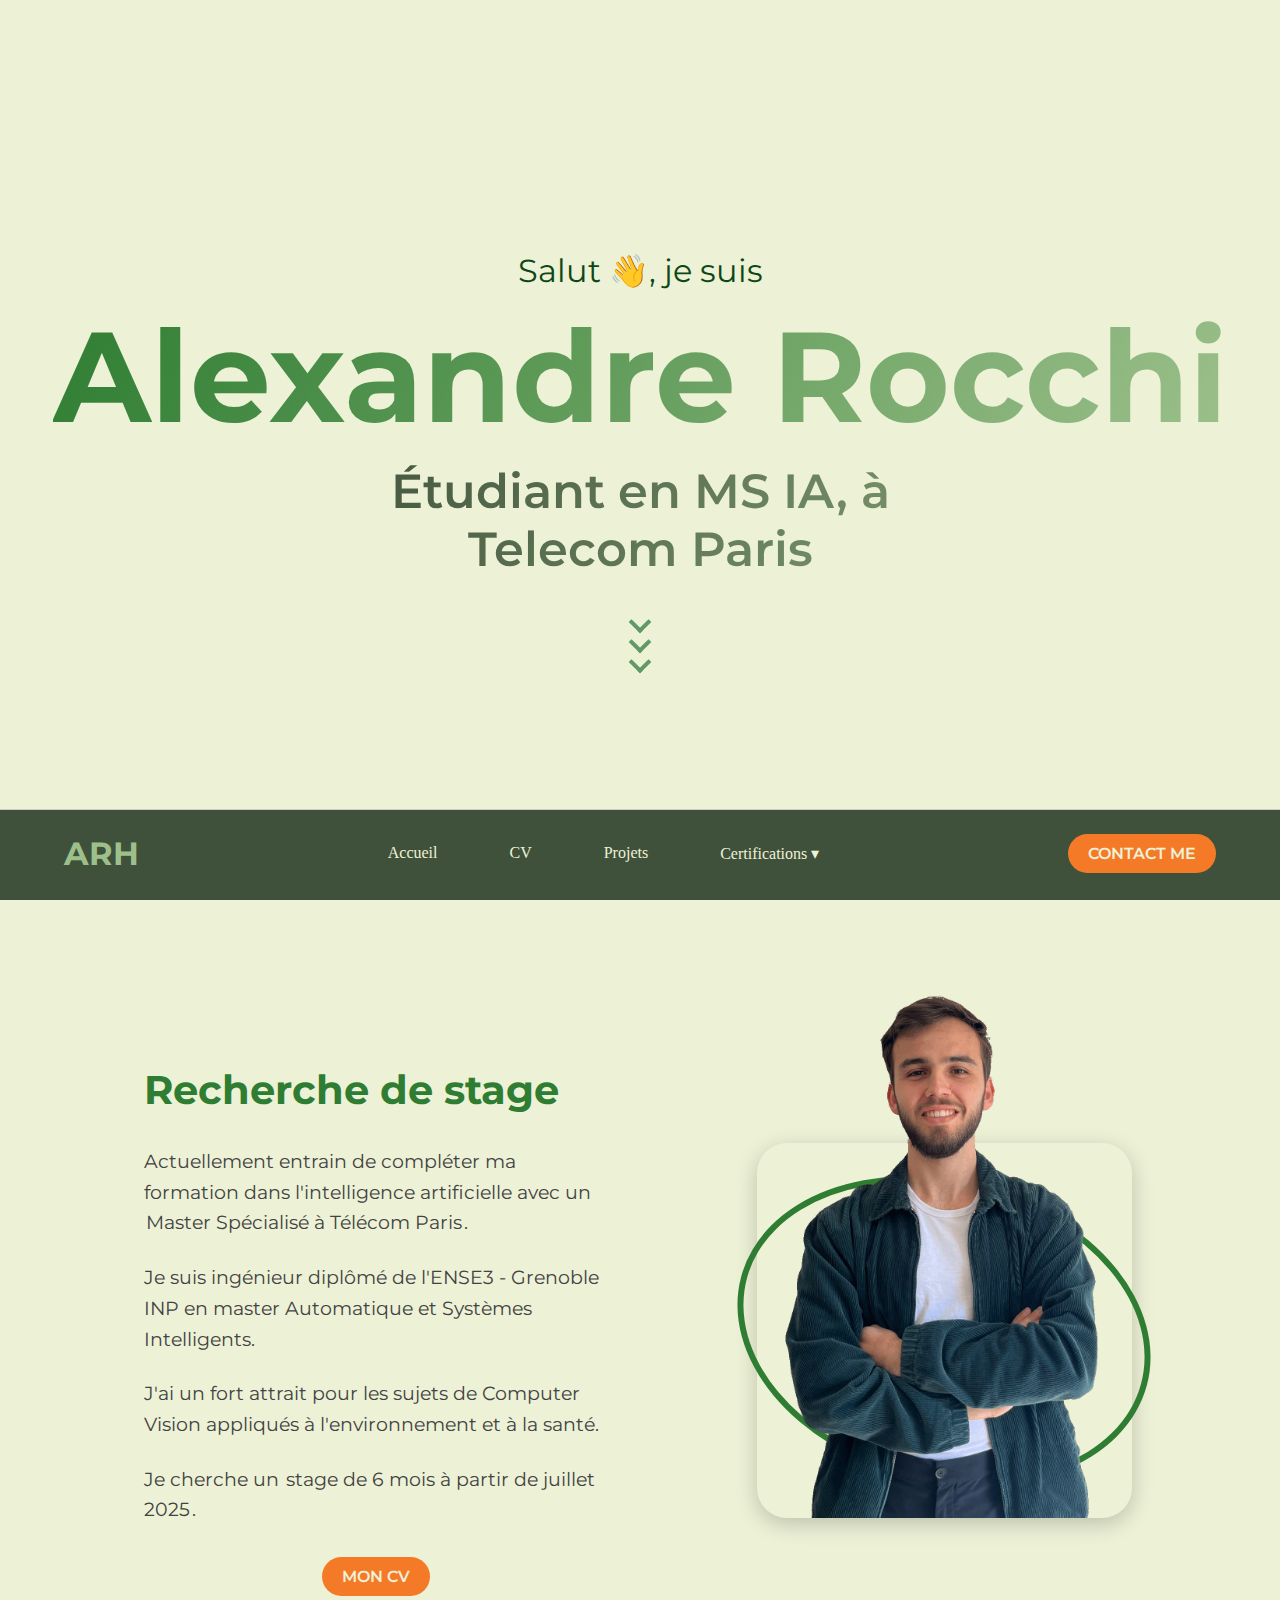
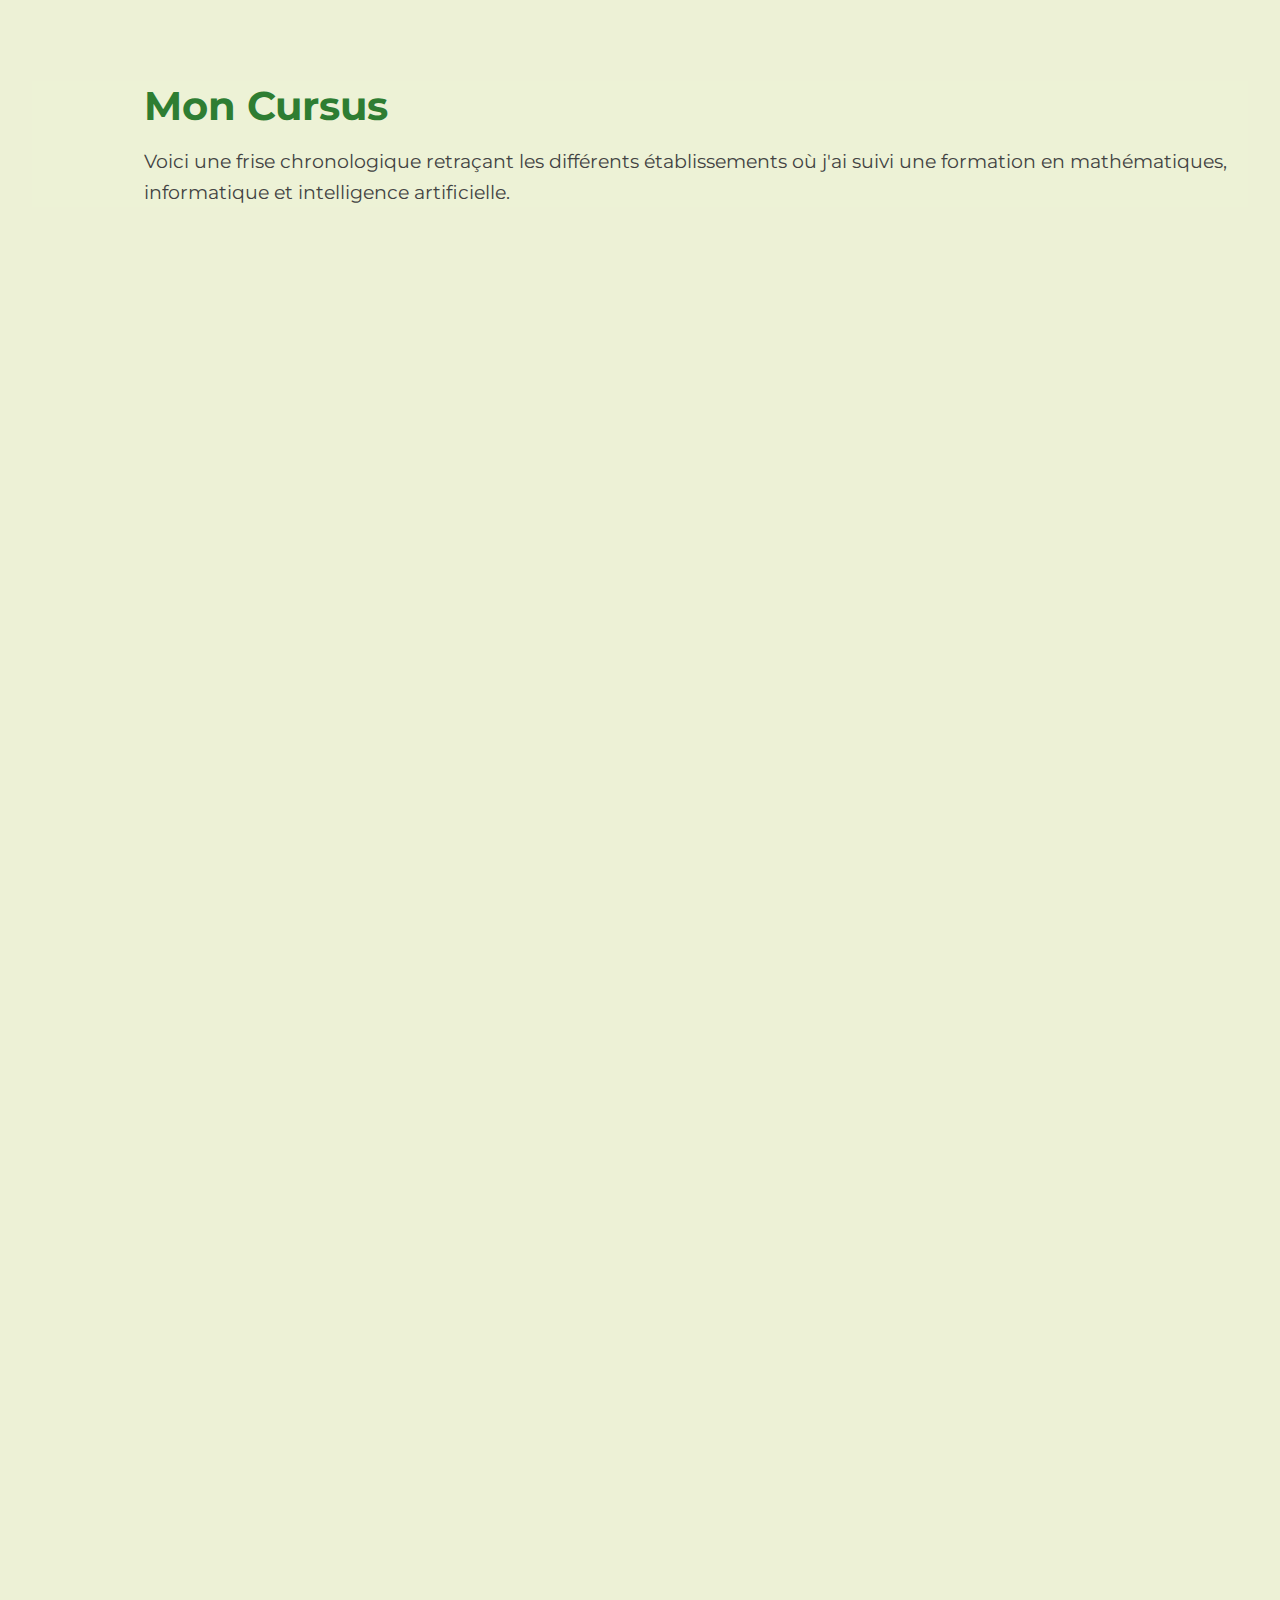
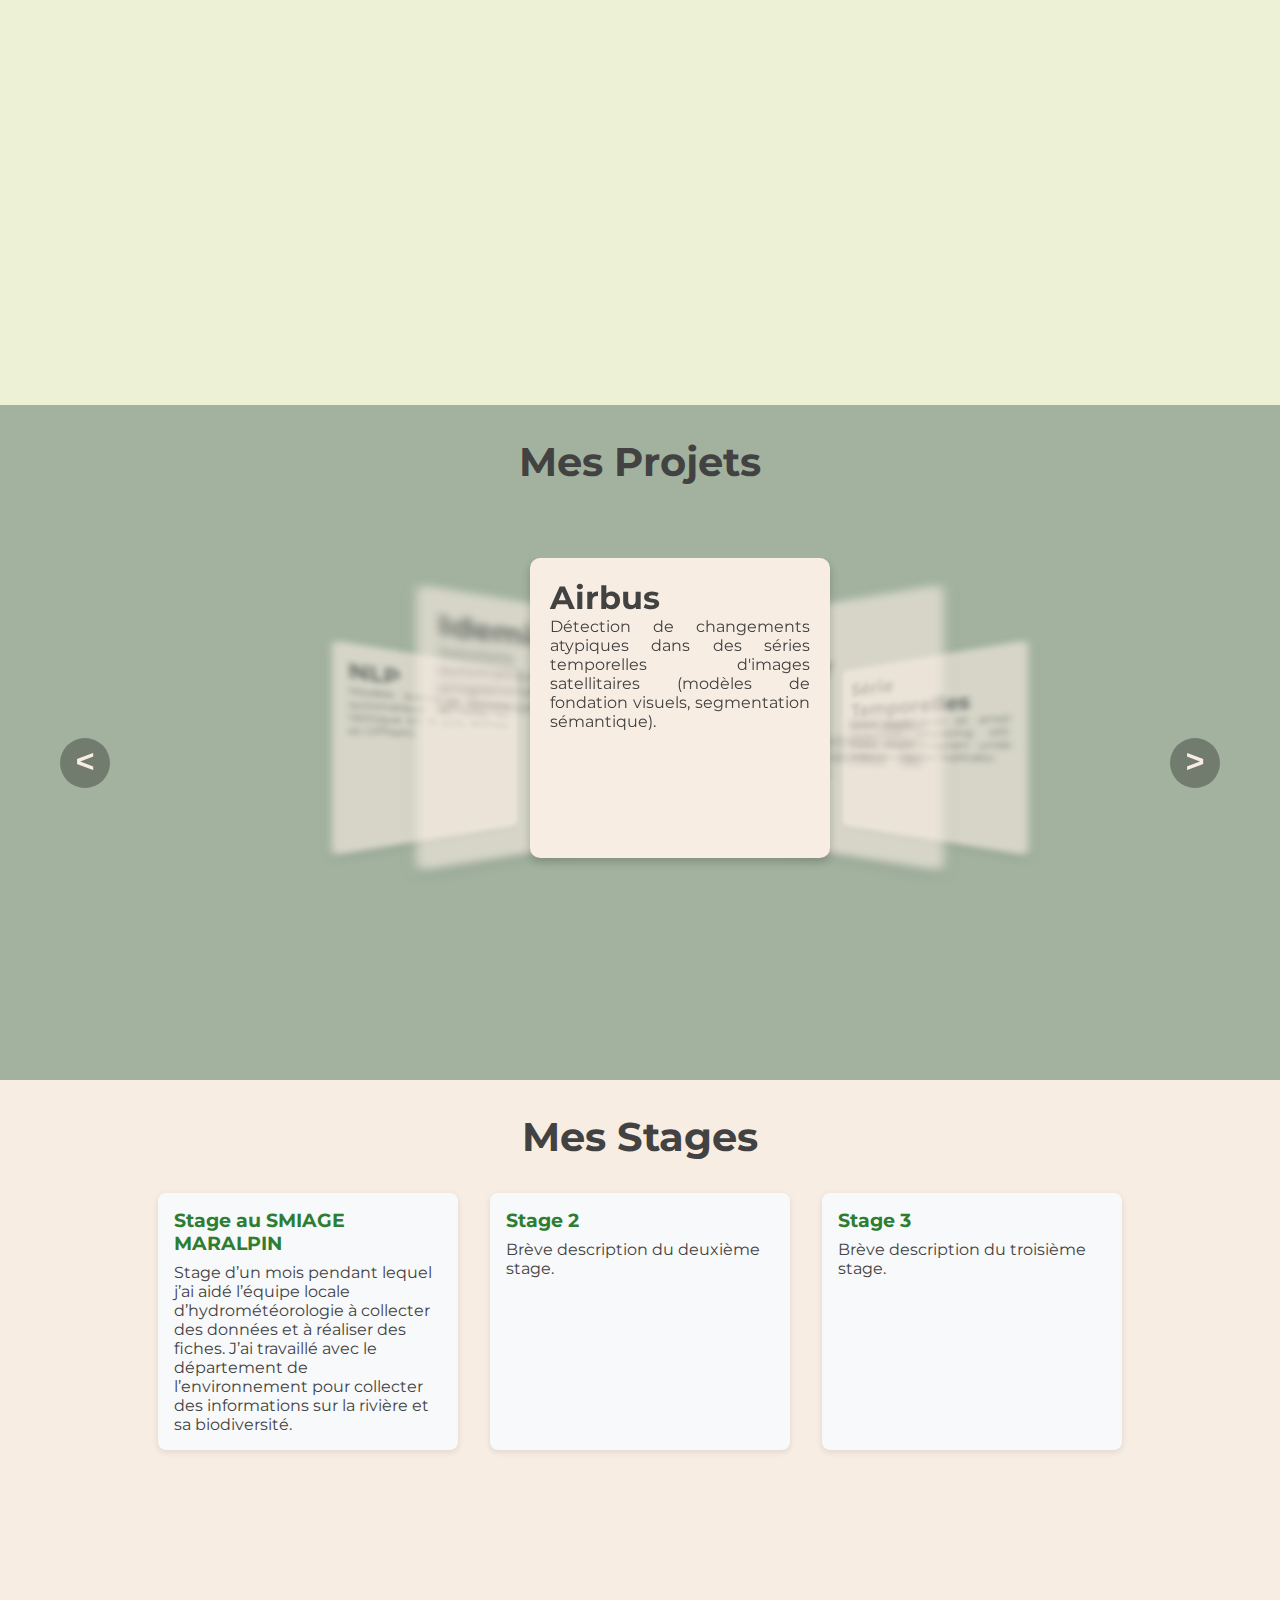
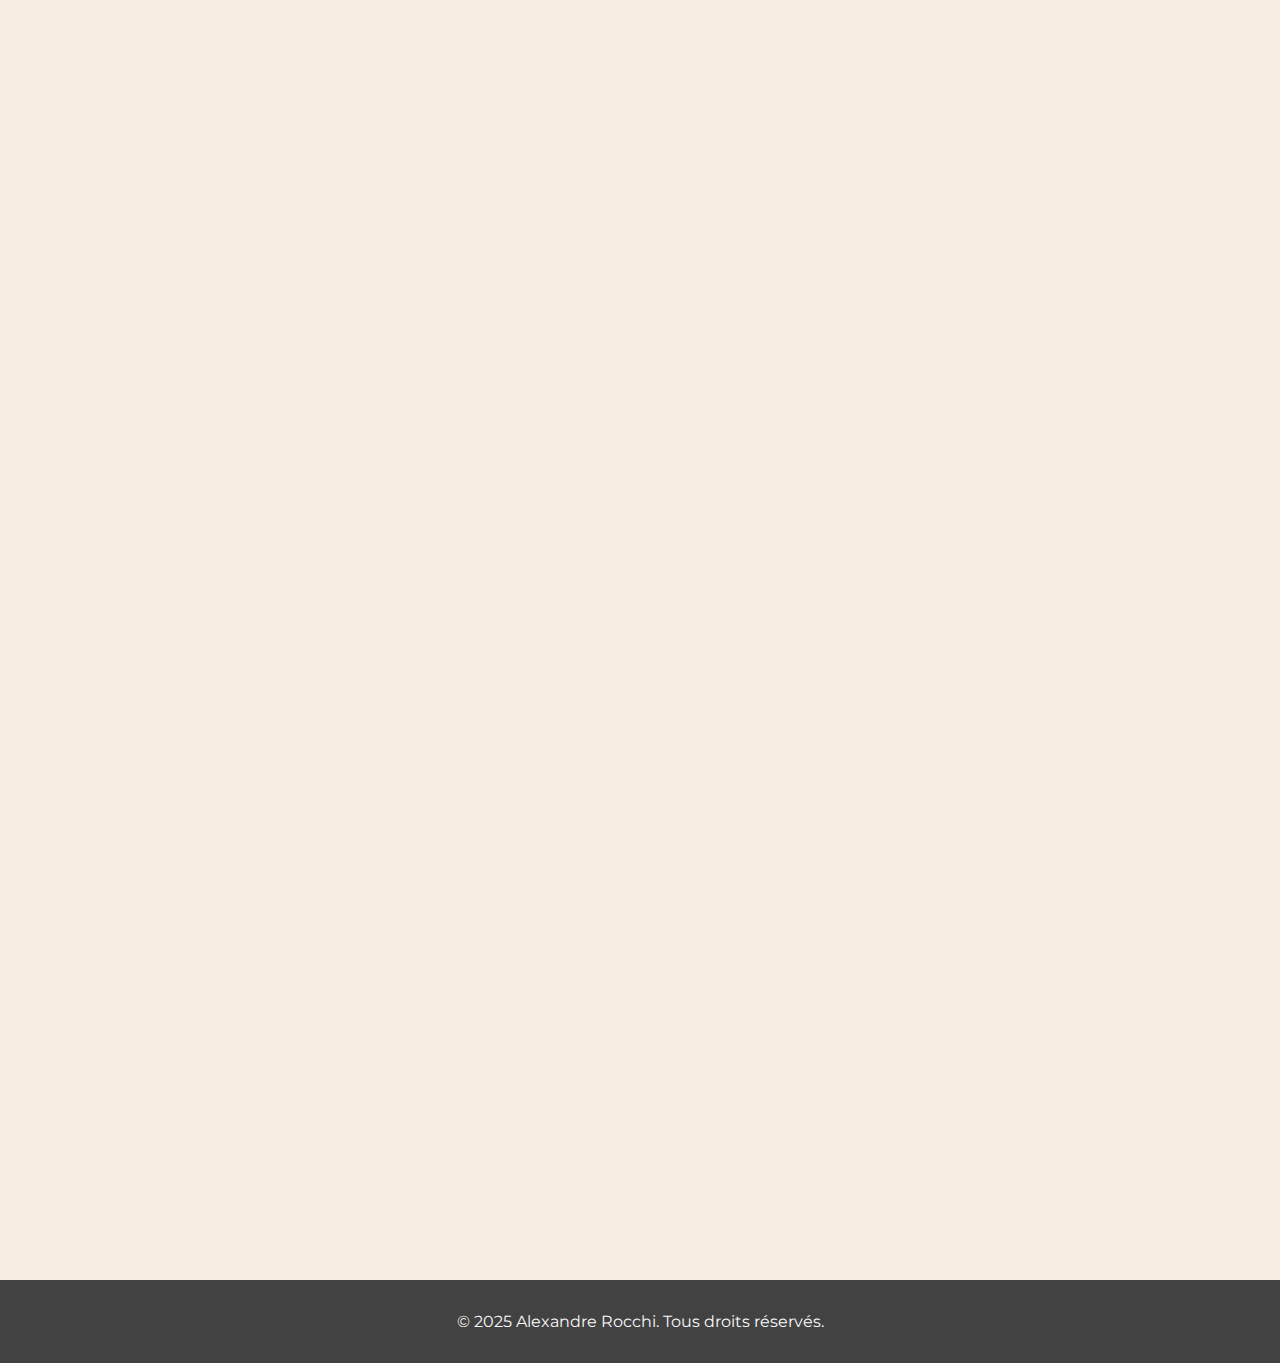
==== commit 4f4be747: "Add stages section with responsive card layout and descriptions" ====
--- a/index.html
+++ b/index.html
@@ -151,7 +151,22 @@
 
       <section class="stages">
         <h2>Mes Stages</h2>
-        <!-- Contenu à ajouter -->
+        <div class="stage-cards">
+          <div class="stage-card">
+            <h3>Stage au SMIAGE MARALPIN</h3>
+            <p> Stage d’un mois pendant lequel j’ai aidé l’équipe locale d’hydrométéorologie à
+              collecter des données et à réaliser des fiches. J’ai travaillé avec le département de
+              l’environnement pour collecter des informations sur la rivière et sa biodiversité.</p>
+          </div>
+          <div class="stage-card">
+            <h3>Stage 2</h3>
+            <p>Brève description du deuxième stage.</p>
+          </div>
+          <div class="stage-card">
+            <h3>Stage 3</h3>
+            <p>Brève description du troisième stage.</p>
+          </div>
+        </div>
       </section>
     </main>
 
--- a/assets/css/acceuil.css
+++ b/assets/css/acceuil.css
@@ -745,3 +745,28 @@
     font-size: 1.5rem;
   }
 }
+
+.stage-cards {
+  display: flex;
+  gap: 2rem;
+  justify-content: center;
+  flex-wrap: wrap; /* Garde l'affichage correct sur petits écrans */
+}
+
+.stage-card {
+  background-color: #F8F9FA;
+  border-radius: 0.5rem;
+  padding: 1rem;
+  width: 300px;
+  box-shadow: 0 2px 6px rgba(0, 0, 0, 0.1);
+  margin-bottom: 2rem;
+}
+
+.stage-card h3 {
+  margin-bottom: 0.5rem;
+  color: #2E7D32;
+}
+
+.stage-card p {
+  color: #424242;
+}
--- a/assets/css/header.css
+++ b/assets/css/header.css
@@ -1,4 +1,7 @@
+@import url('https://fonts.googleapis.com/css2?family=Inter:wght@400;600&family=Montserrat:wght@400;700&display=swap');
+
 body {
+    font-family: 'Montserrat', sans-serif;
     margin: 0;
     padding: 0;
     overflow-x: hidden; /* Empêche le débordement horizontal */
@@ -7,7 +10,7 @@
   header {
     background-color: #40513B;
     width: 100%;
-    height: 100px;
+    height: 10vh;
     margin: 0 auto;
   }
 
@@ -17,13 +20,13 @@
 
   .header-placeholder {
     width: 100%;
-    height: 100px;
+    height: 10%;
     background-color: #40513B;
   }
 
   .header-container {
     width: 100%;
-    height: 100px;
+    height: 10%;
   }
 
 .header-bar h1,
@@ -179,4 +182,24 @@
 .btn:hover::after {
   transform: scaleX(1.4) scaleY(1.6);
   opacity: 0;
-}+}
+
+@media (max-width: 600px) {
+  header {
+    height: 15vh; 
+  }
+  header h1 {
+    font-size: 4vw;
+  }
+  nav ul {
+    flex-direction: column;
+    align-items: center;
+  }
+  nav ul li {
+    margin: 0.5em 0;
+  }
+  .header-bar {
+    flex-direction: column;
+    padding: 1rem 0;
+  }
+}
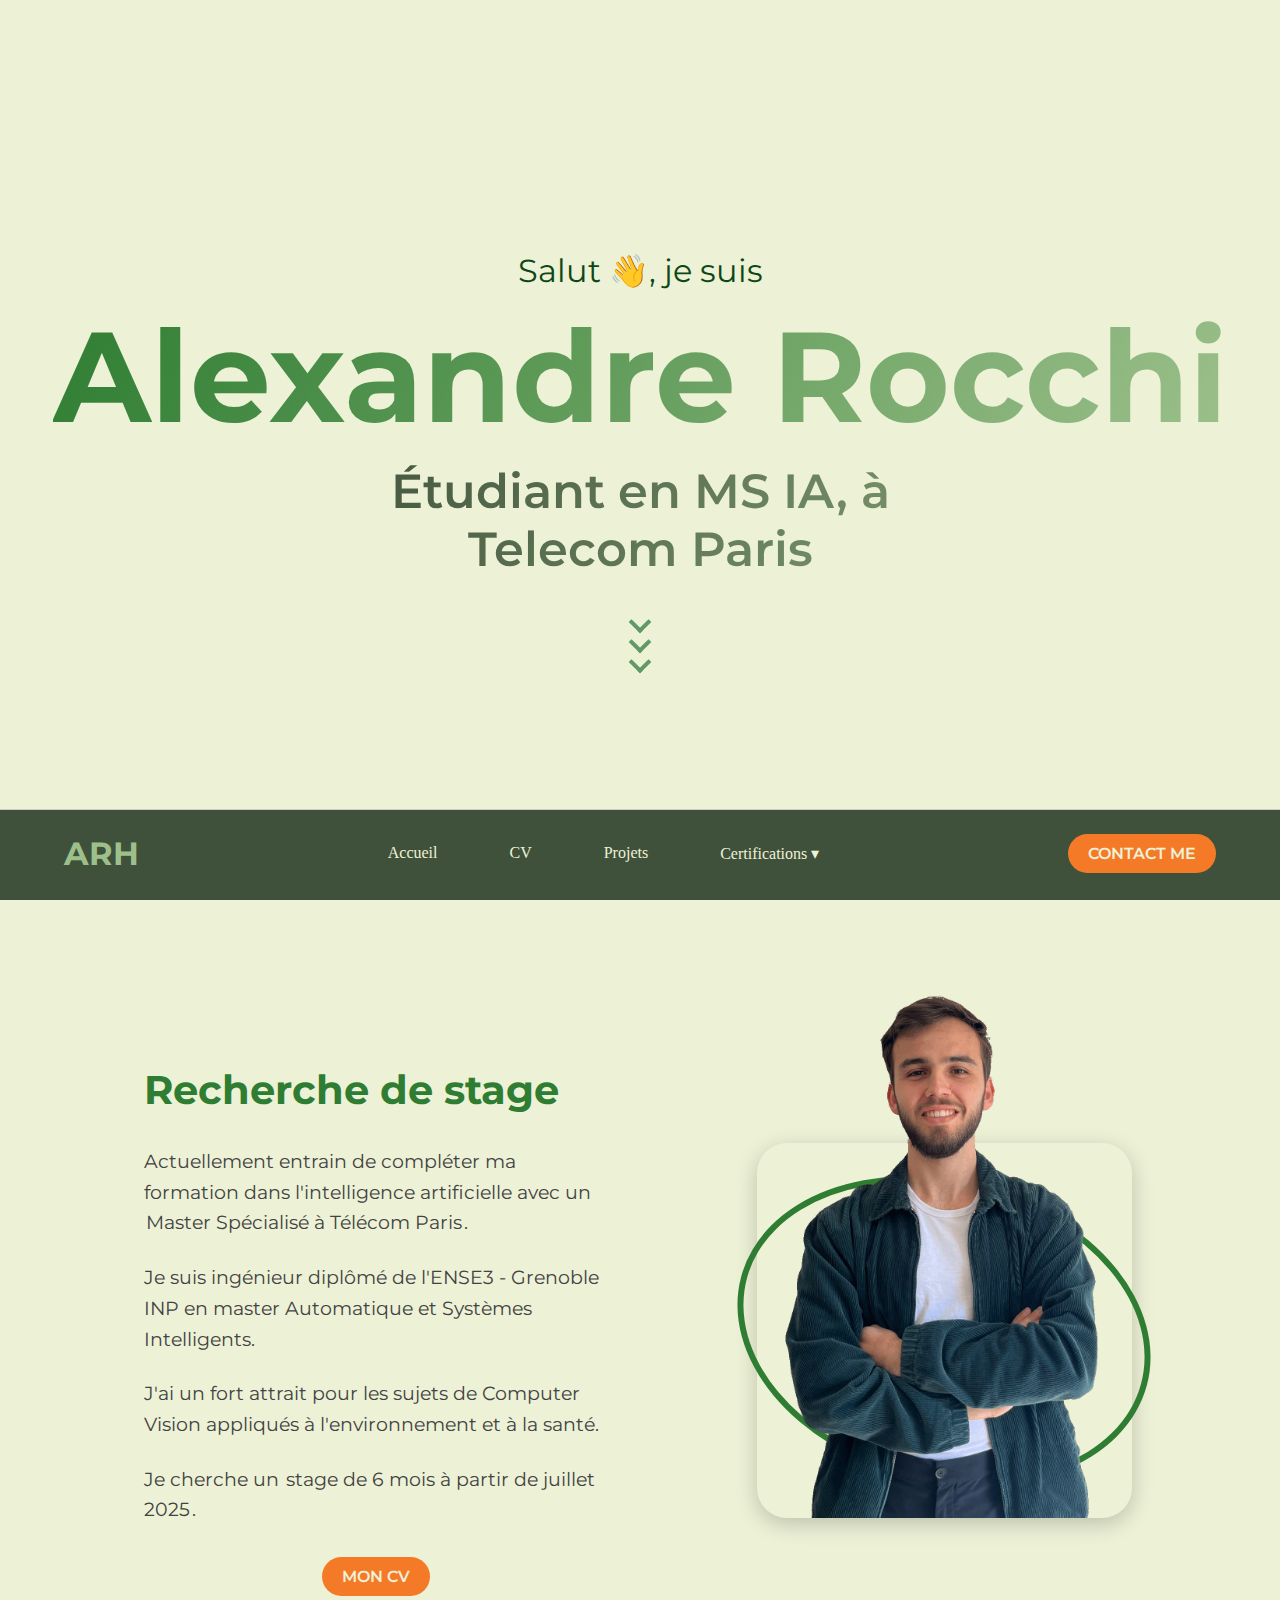
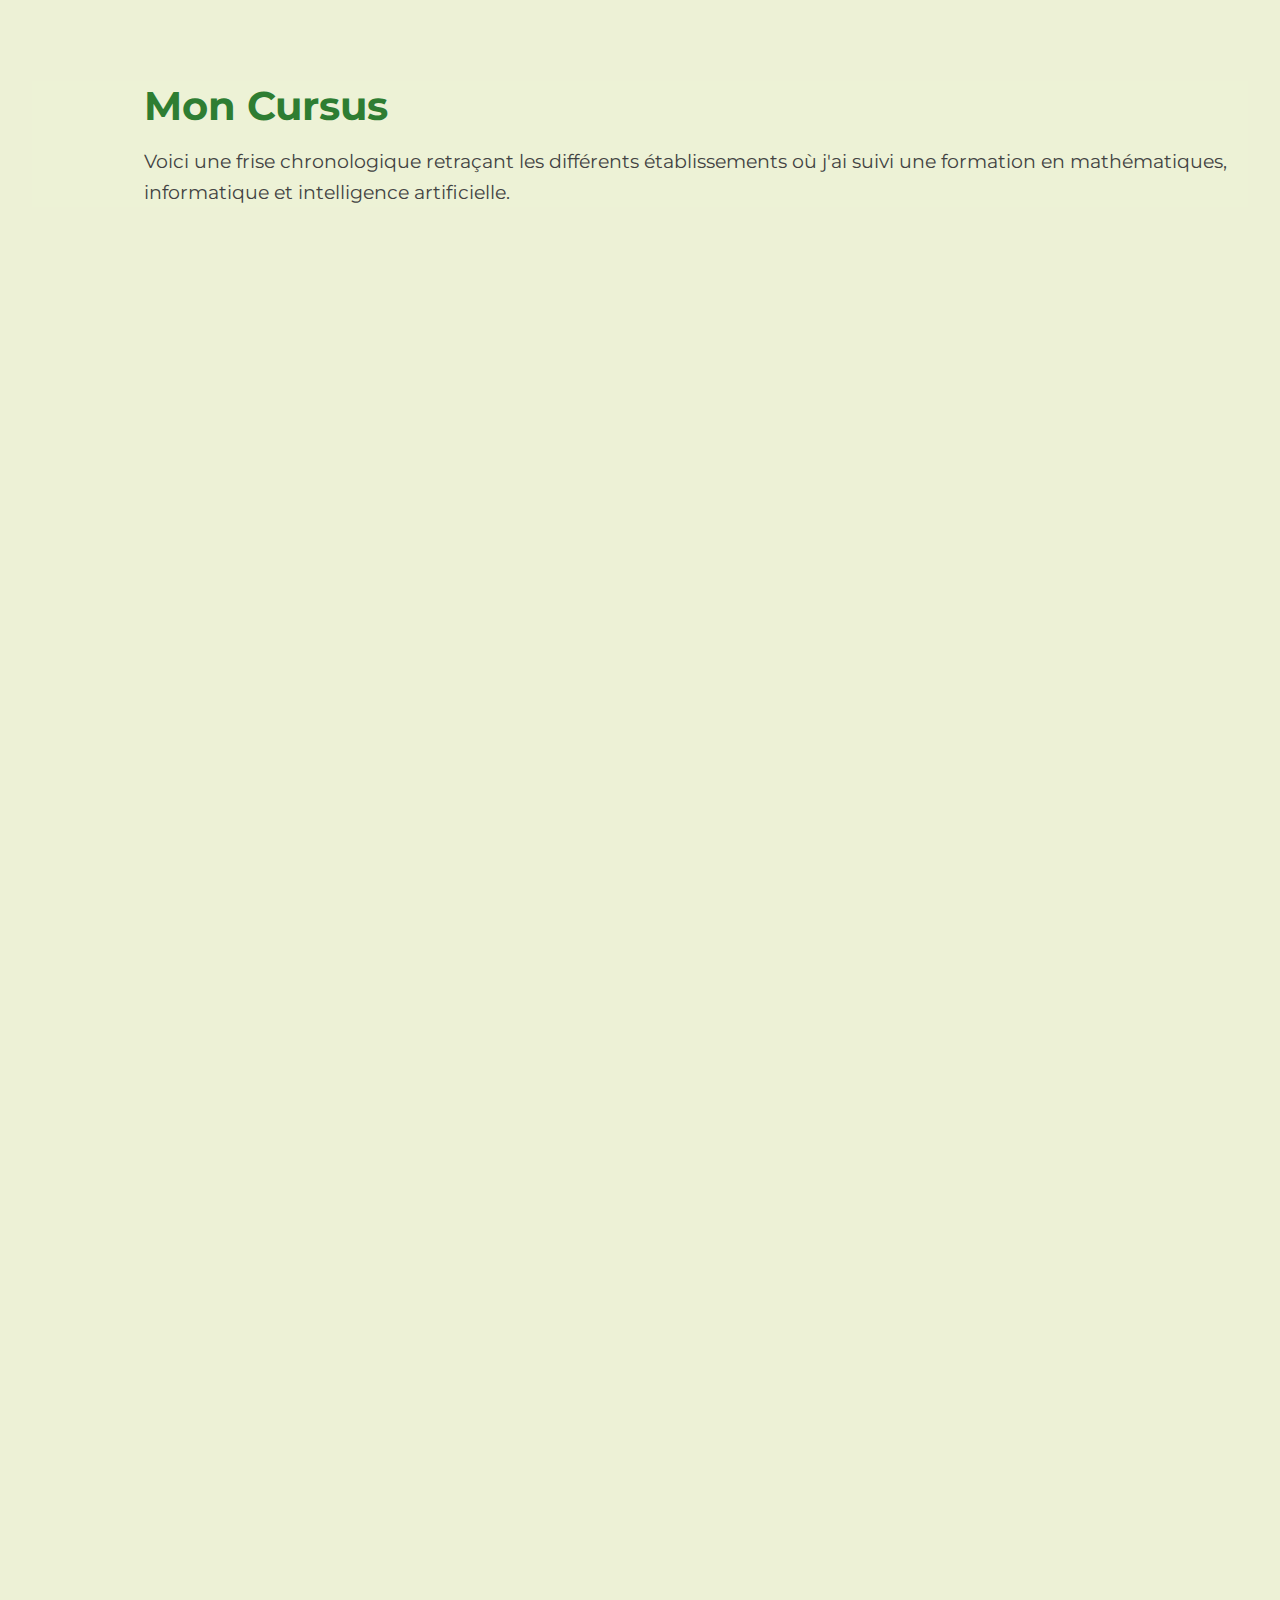
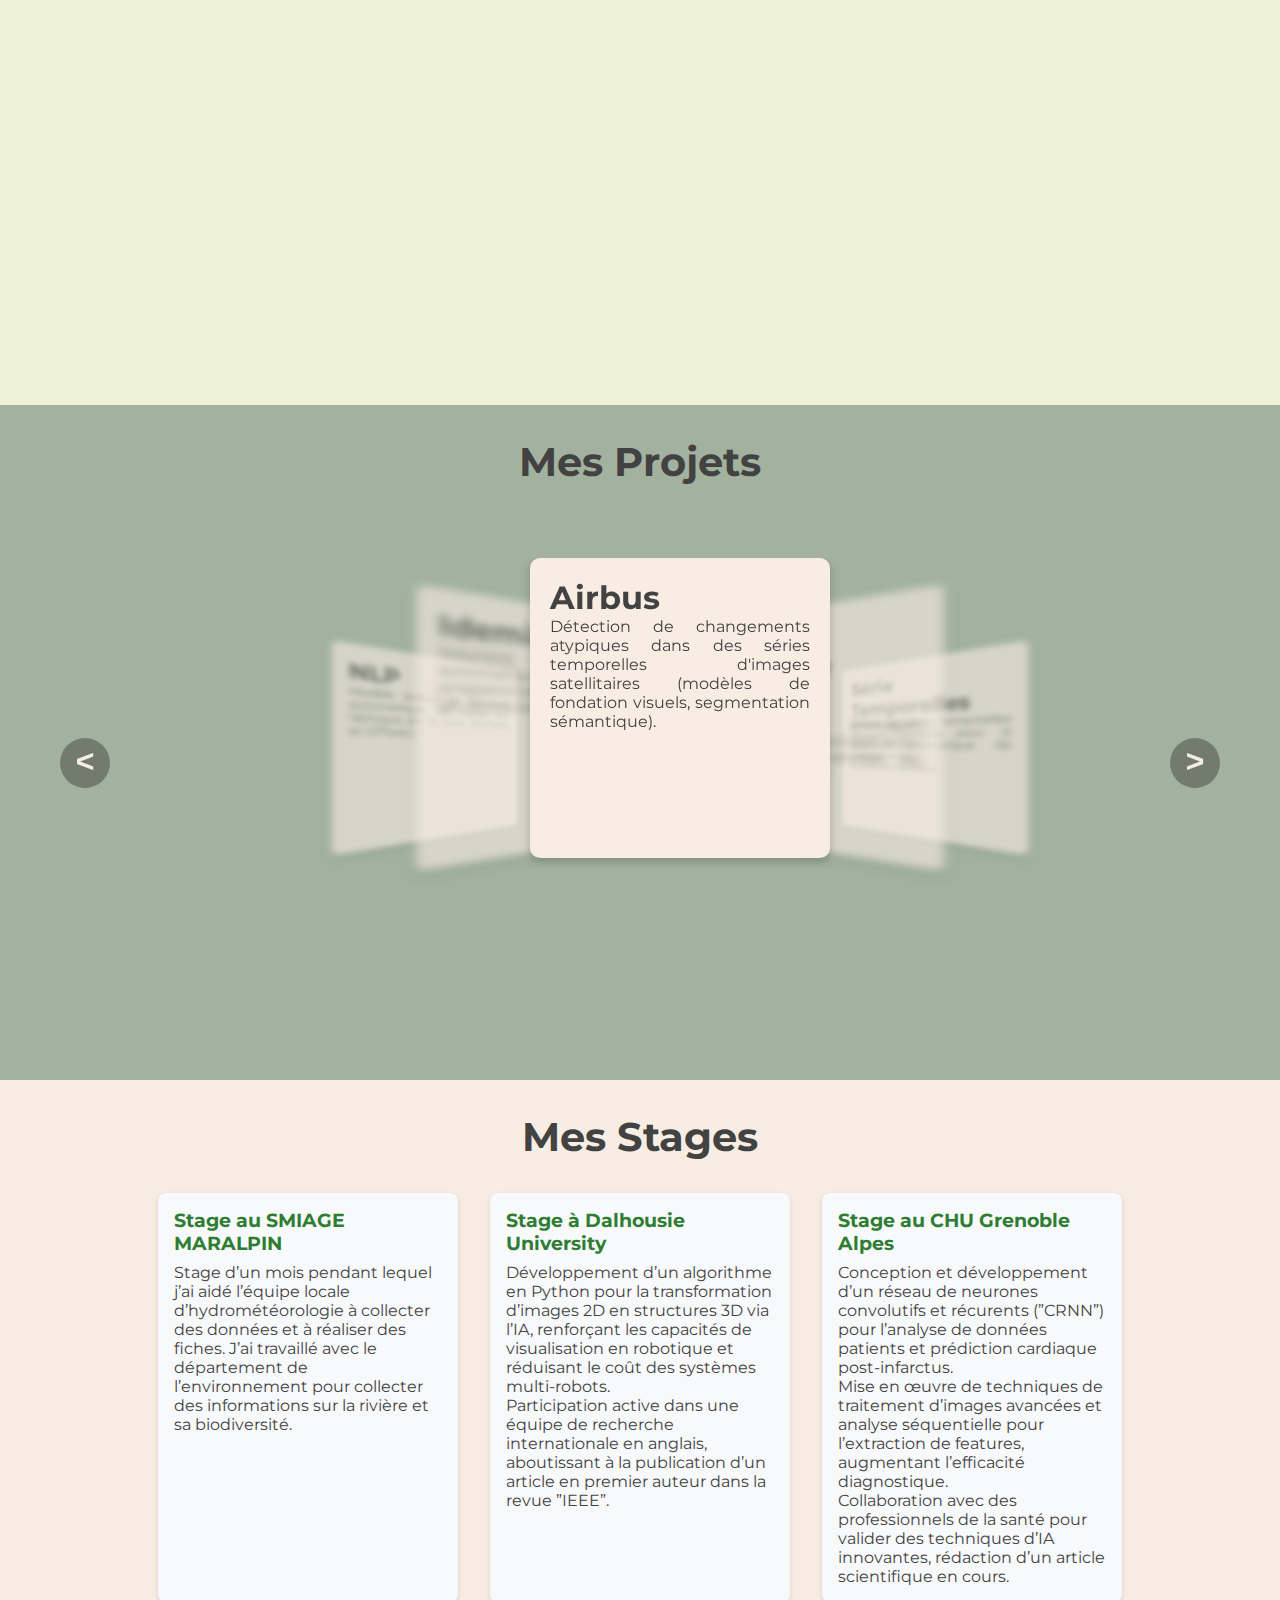
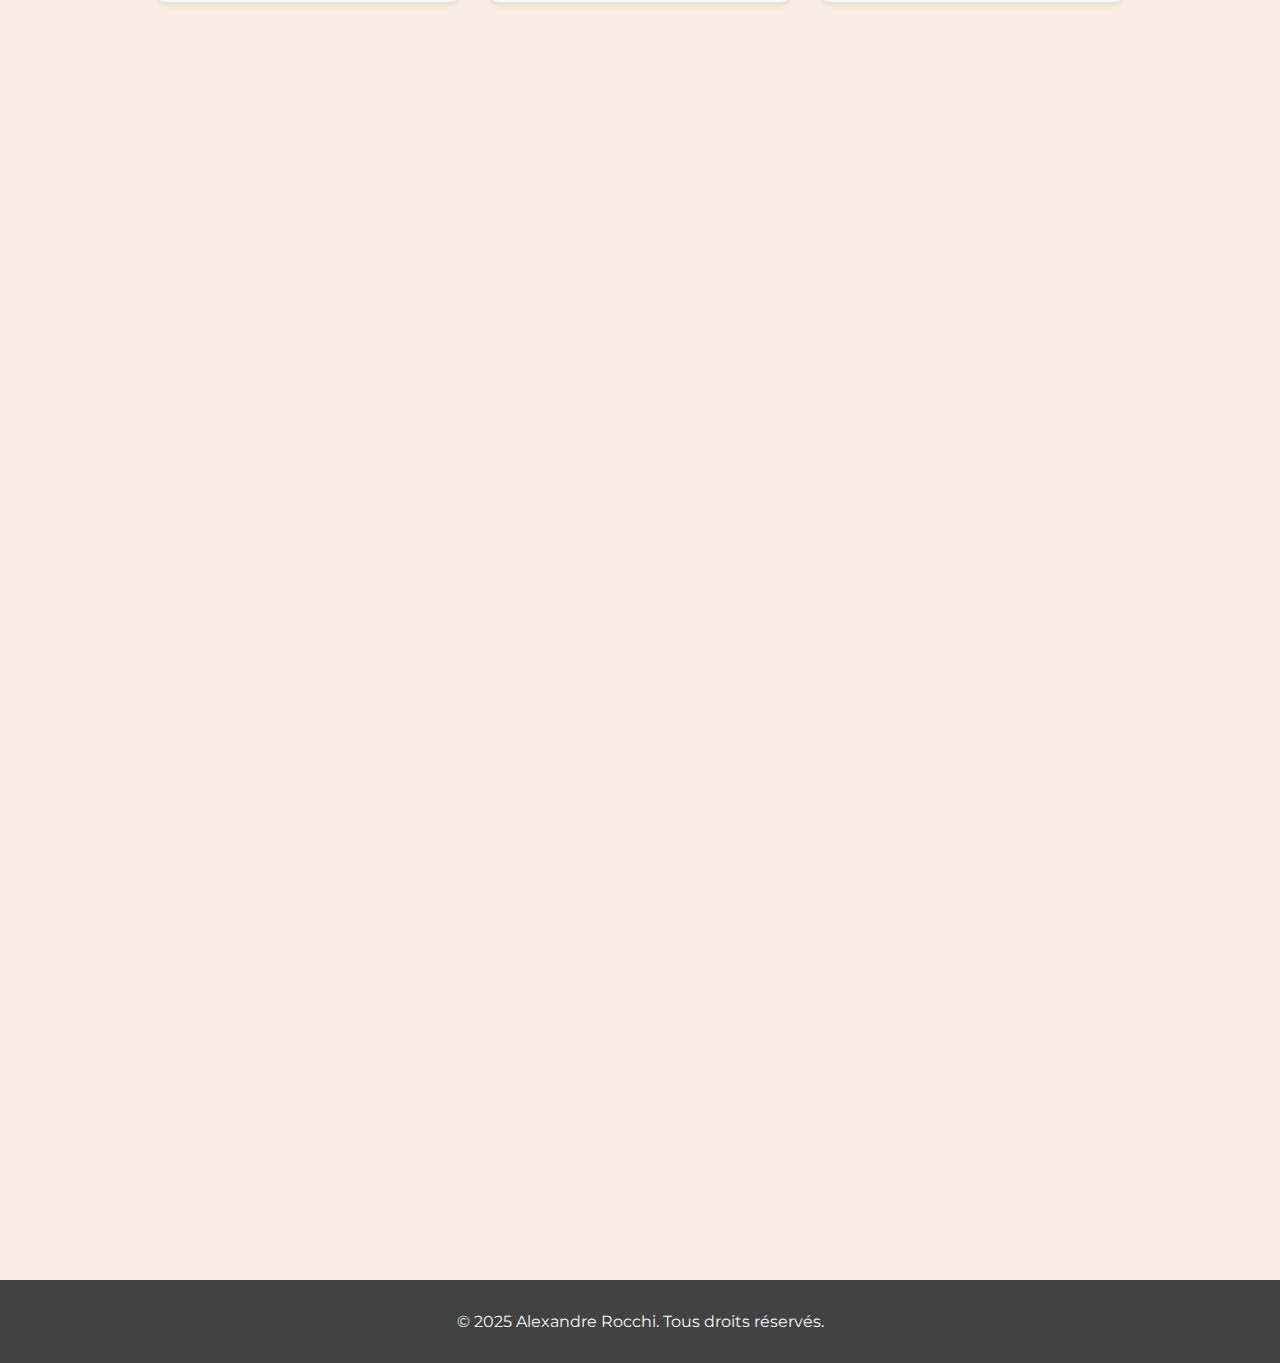
==== commit 8a03d66c: "Update project descriptions and add new NLP project section with detailed methodology" ====
--- a/index.html
+++ b/index.html
@@ -138,7 +138,7 @@
           </div>
           <div class="carousel-slide">
             <h1>Série Temporelles</h1>
-            Lorem ipsum dolor sit amet consectetur, adipisicing elit. Facere magni magnam unde ipsam repudiandae explicabo.
+            Analyse de séries temporelles d’images satellites pour la détection automatique de changements environnementaux.
           </div>
           <div class="carousel-slide">
             <h1>Classification Espèces</h1>
@@ -159,12 +159,21 @@
               l’environnement pour collecter des informations sur la rivière et sa biodiversité.</p>
           </div>
           <div class="stage-card">
-            <h3>Stage 2</h3>
-            <p>Brève description du deuxième stage.</p>
+            <h3>Stage à Dalhousie University</h3>
+            <p>Développement d’un algorithme en Python pour la transformation d’images 2D en
+              structures 3D via l’IA, renforçant les capacités de visualisation en robotique et
+              réduisant le coût des systèmes multi-robots.</p>
+            <p>Participation active dans une équipe de recherche internationale en anglais,
+              aboutissant à la publication d’un article en premier auteur dans la revue ”IEEE”.</p>
           </div>
           <div class="stage-card">
-            <h3>Stage 3</h3>
-            <p>Brève description du troisième stage.</p>
+            <h3>Stage au CHU Grenoble Alpes</h3>
+            <p>Conception et développement d’un réseau de neurones convolutifs et récurents
+              (”CRNN”) pour l’analyse de données patients et prédiction cardiaque post-infarctus.</p>
+            <p>Mise en œuvre de techniques de traitement d’images avancées et analyse
+              séquentielle pour l’extraction de features, augmentant l’efficacité diagnostique.</p>
+            <p>Collaboration avec des professionnels de la santé pour valider des techniques d’IA
+              innovantes, rédaction d’un article scientifique en cours.</p>
           </div>
         </div>
       </section>
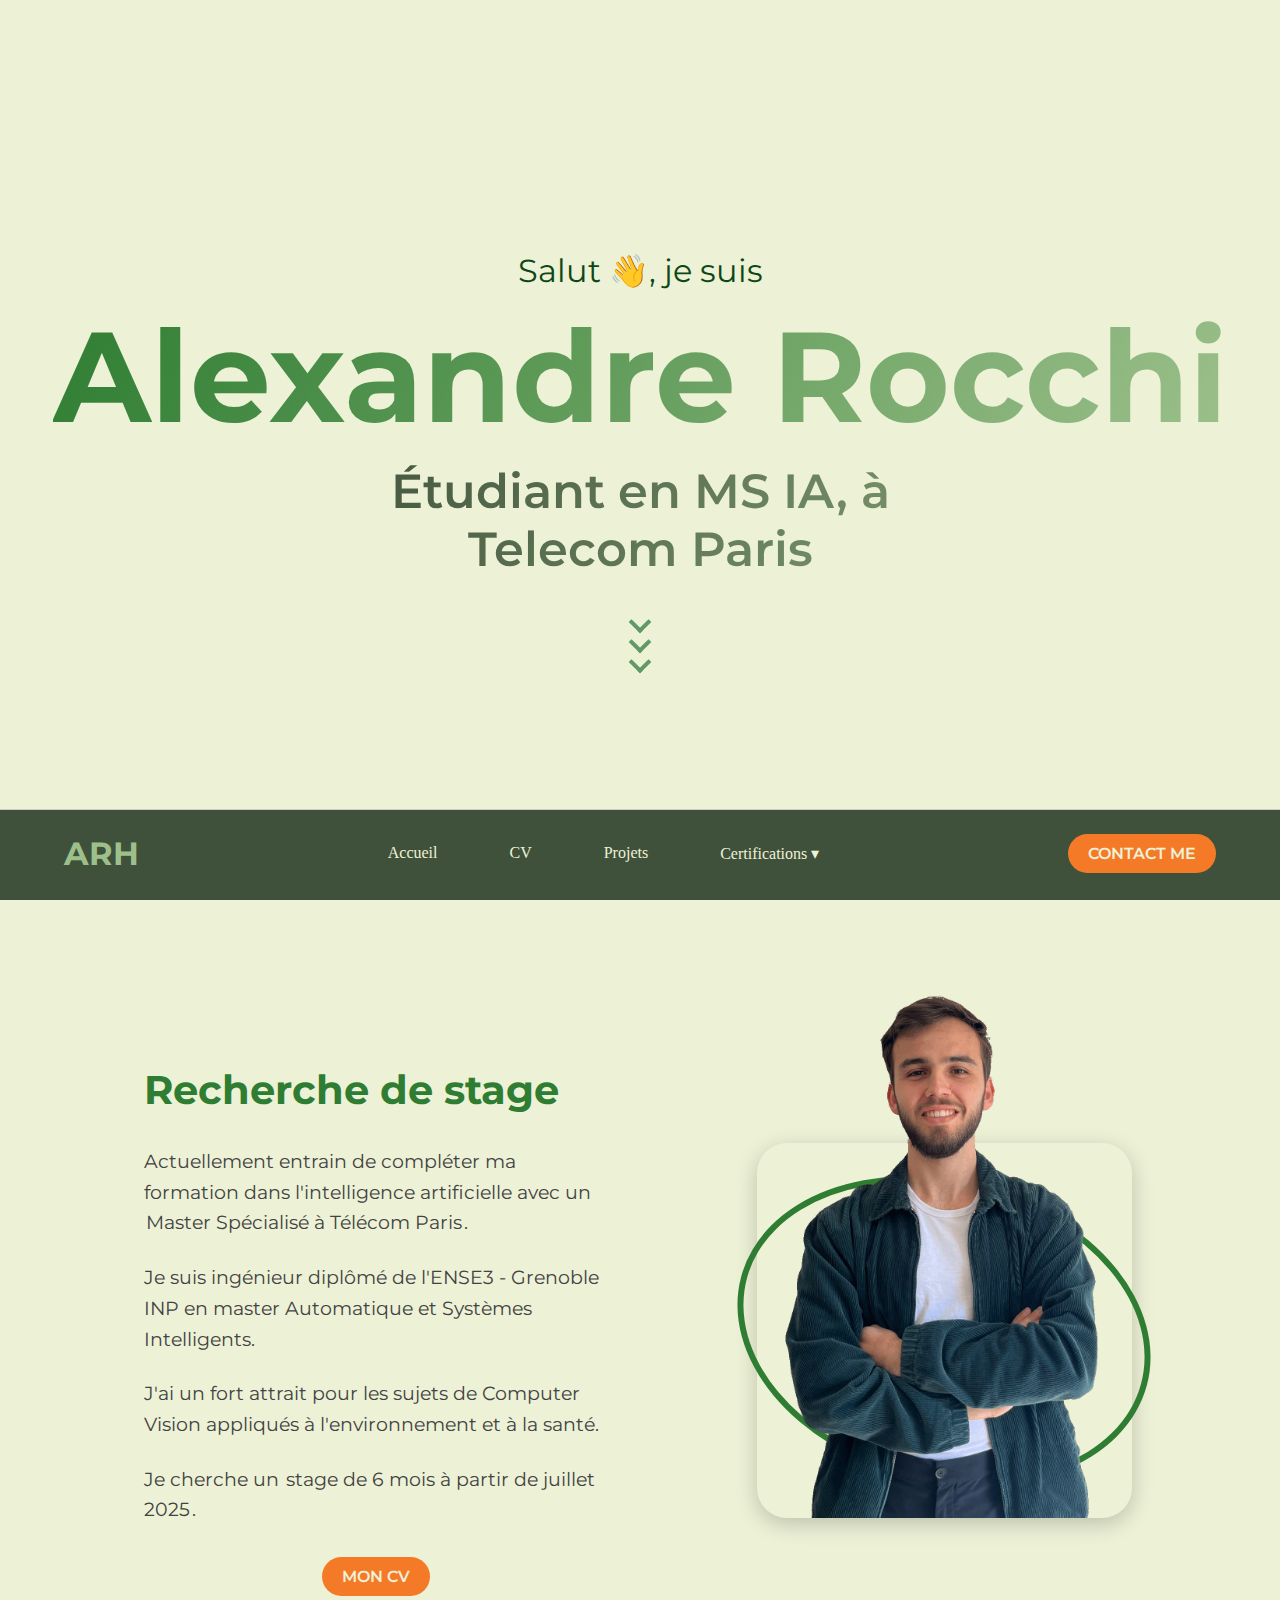
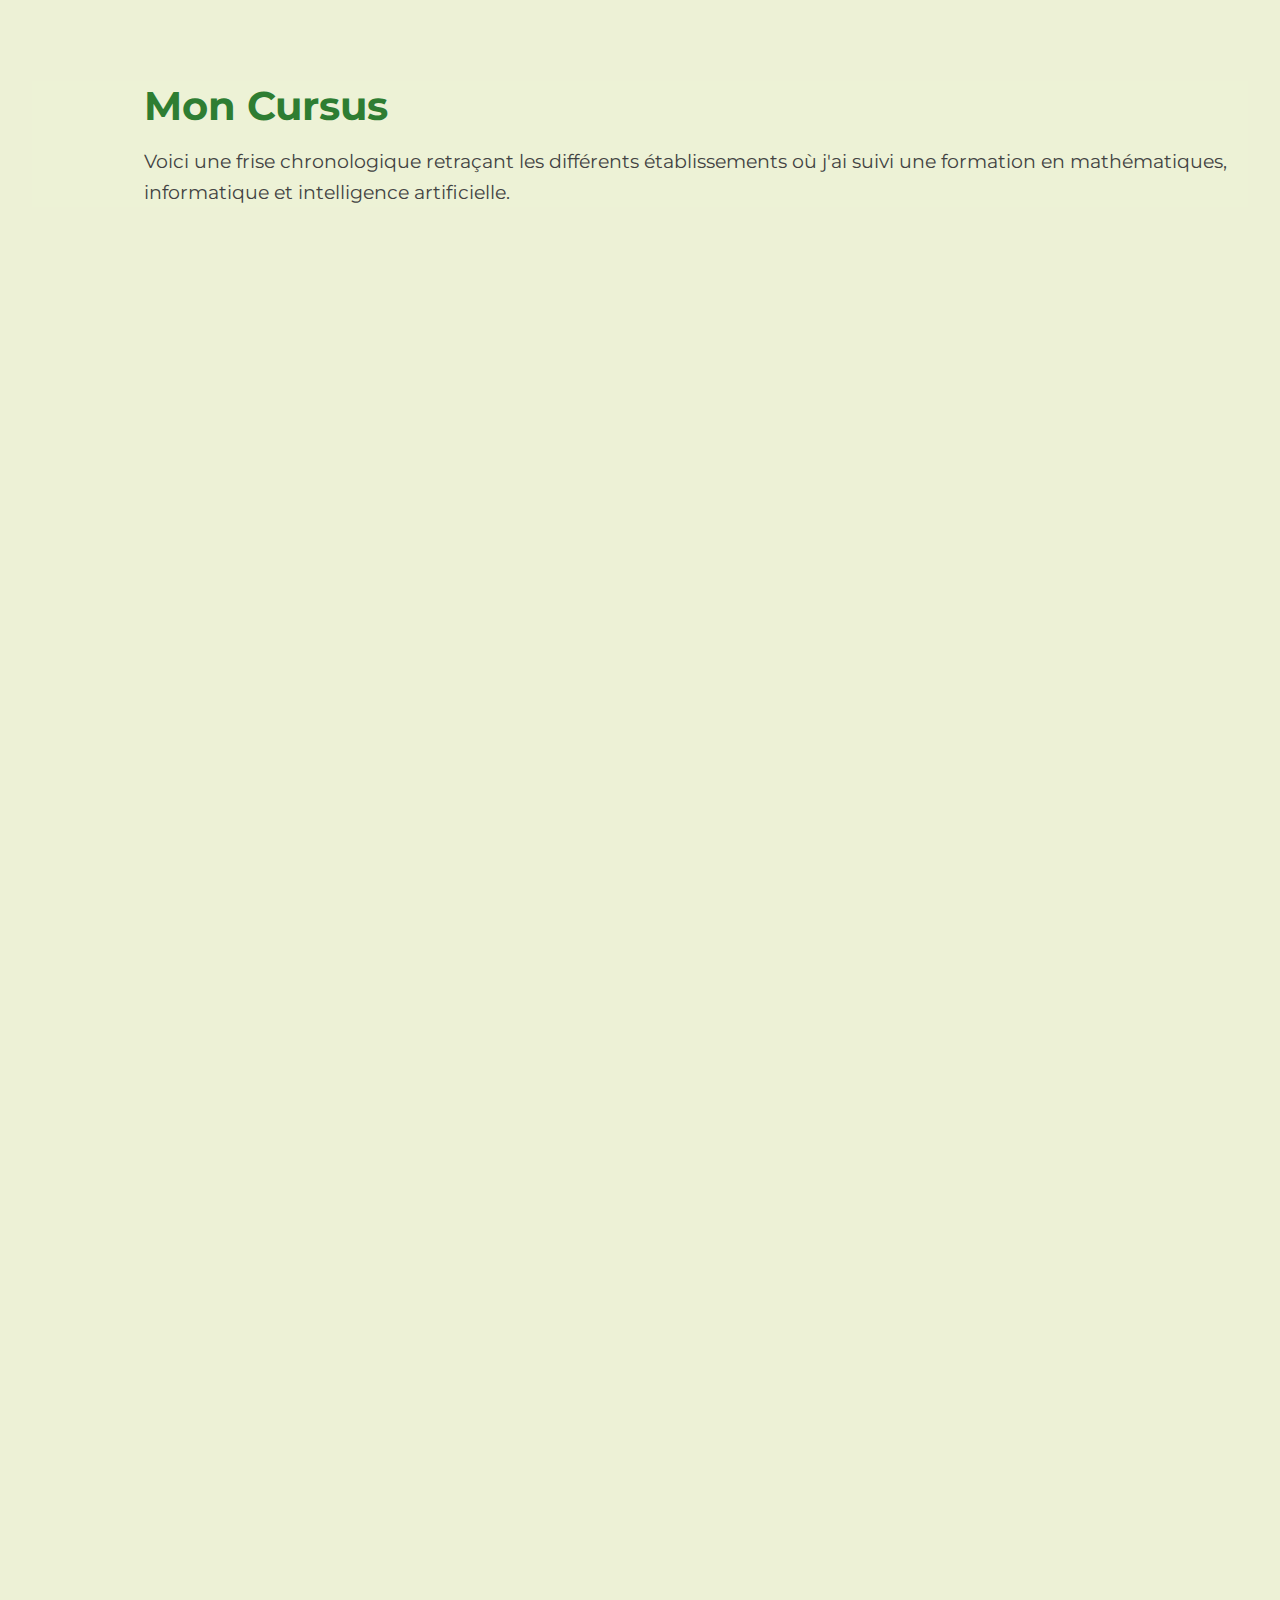
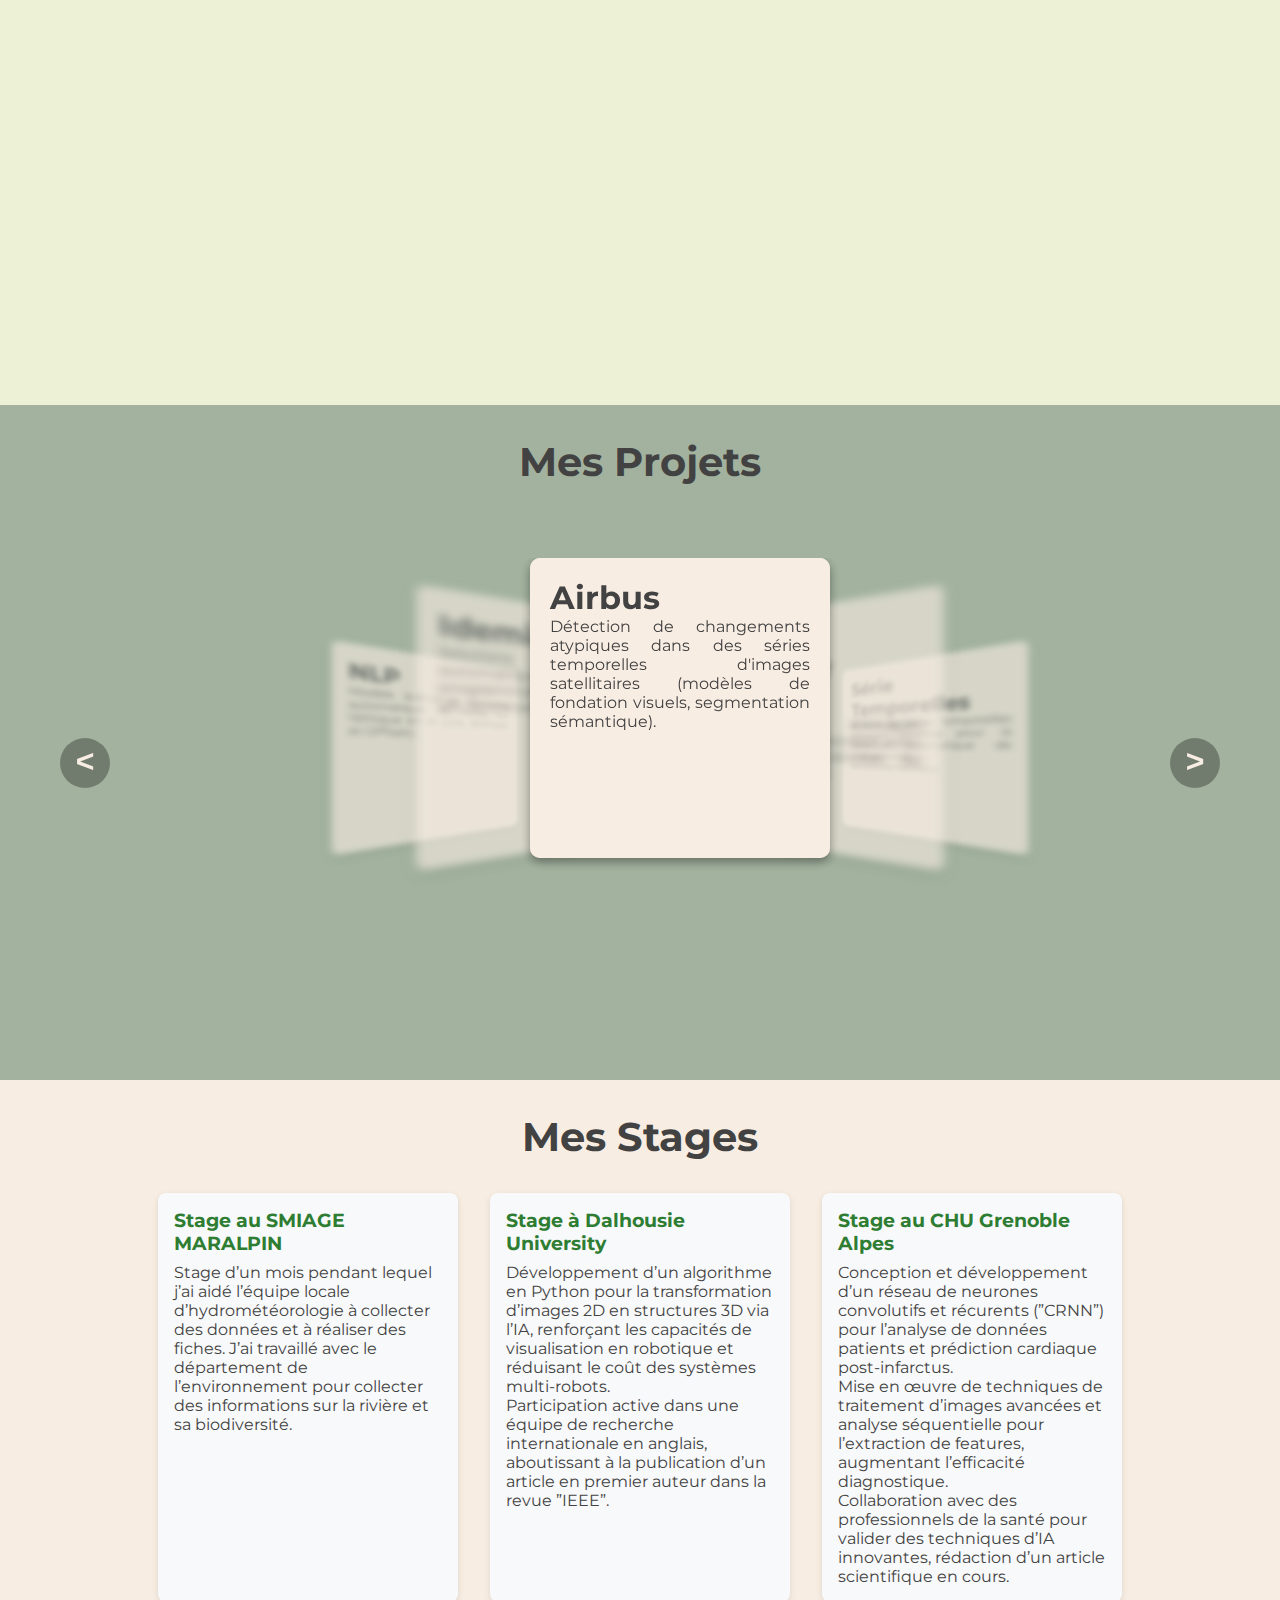
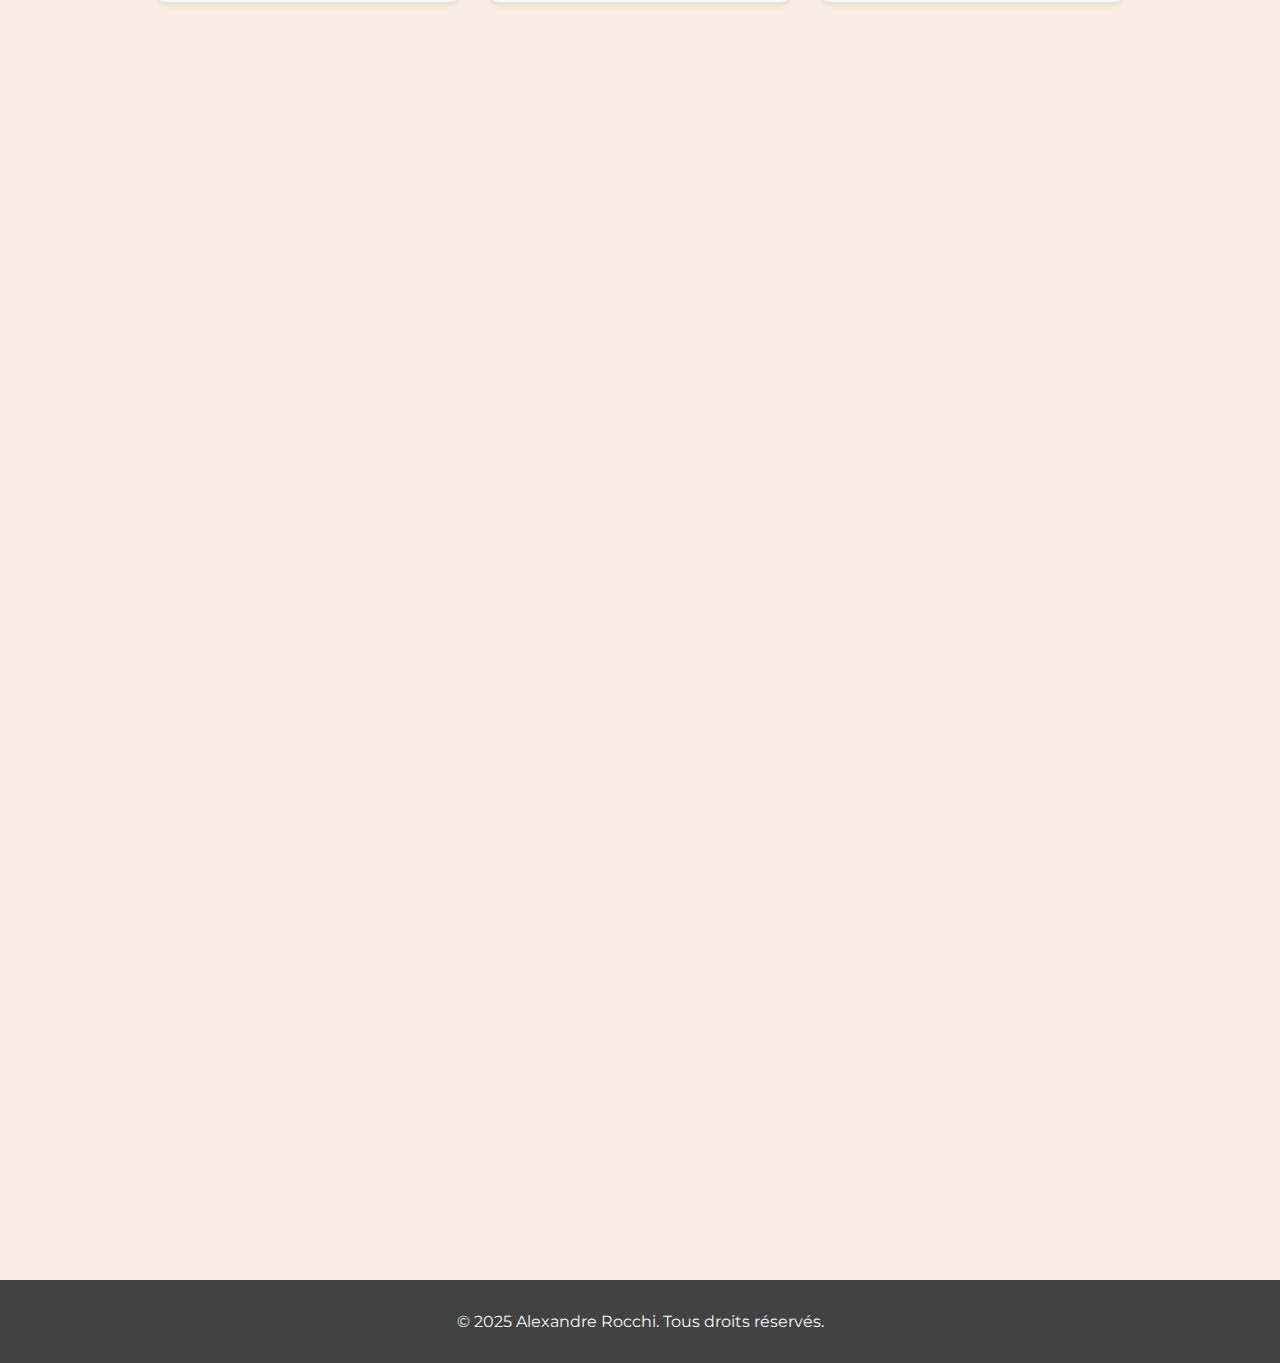
==== commit 94521f3d: "Refactor slide navigation logic to support wrap-around functionality for improved user experience" ====
--- a/index.html
+++ b/index.html
@@ -56,7 +56,7 @@
         <div class="content-card">
           <div class="profile-card">
             <div class="circle"></div>
-            <img src="assets/images/Alexandre.png" alt="Photo d'Alexandre Rocchi" class="profile-photo">
+            <img src="assets/images/AlexandreRocchi.png" alt="Photo d'Alexandre Rocchi" class="profile-photo">
           </div>
         </div>
       </section>
@@ -142,7 +142,7 @@
           </div>
           <div class="carousel-slide">
             <h1>Classification Espèces</h1>
-            Lorem ipsum dolor sit amet consectetur, adipisicing elit. Facere magni magnam unde ipsam repudiandae explicabo.
+            Ce projet développe un modèle de classification d'images animales en utilisant un réseau de neurones convolutifs (EfficientNet) aboutissant à une précision de 88%. 
           </div>
           <button id="next">></button>
           <button id="prev"><</button>
@@ -326,39 +326,51 @@
         slides[active].style.opacity = 1;
         slides[active].style.top = '0';
         
-        // Slides à droite
-        for(let i = active + 1; i < slides.length; i++) {
-          stt++;
-          slides[i].style.transform = `translateX(${120*stt}px) scale(${1 - 0.2*stt}) perspective(16px) rotateY(-1deg)`;
-          slides[i].style.zIndex = -stt;
-          slides[i].style.filter = 'blur(5px)';
-          slides[i].style.opacity = stt > 2 ? 0 : 0.6;
-          slides[i].style.top = `${20*stt}px`;
-        }
-        
-        // Slides à gauche
+        // Calculate visible slides (3 on each side max)
+        const maxVisibleSides = 3;
+        
+        // Slides à droite (wrap around if needed)
+        for(let i = 1; i <= maxVisibleSides; i++) {
+          stt = i;
+          // Calculate index with wrap-around
+          let index = (active + i) % slides.length;
+          
+          slides[index].style.transform = `translateX(${120*stt}px) scale(${1 - 0.2*stt}) perspective(16px) rotateY(-1deg)`;
+          slides[index].style.zIndex = -stt;
+          slides[index].style.filter = 'blur(5px)';
+          slides[index].style.opacity = stt > 2 ? 0 : 0.6;
+          slides[index].style.top = `${20*stt}px`;
+        }
+        
+        // Slides à gauche (wrap around if needed)
         stt = 0;
-        for(let i = active - 1; i >= 0; i--) {
-          stt++;
-          slides[i].style.transform = `translateX(${-120*stt}px) scale(${1 - 0.2*stt}) perspective(16px) rotateY(1deg)`;
-          slides[i].style.zIndex = -stt;
-          slides[i].style.filter = 'blur(5px)';
-          slides[i].style.opacity = stt > 2 ? 0 : 0.6;
-          slides[i].style.top = `${20*stt}px`;
+        for(let i = 1; i <= maxVisibleSides; i++) {
+          stt = i;
+          // Calculate index with wrap-around
+          let index = (active - i + slides.length) % slides.length;
+          
+          slides[index].style.transform = `translateX(${-120*stt}px) scale(${1 - 0.2*stt}) perspective(16px) rotateY(1deg)`;
+          slides[index].style.zIndex = -stt;
+          slides[index].style.filter = 'blur(5px)';
+          slides[index].style.opacity = stt > 2 ? 0 : 0.6;
+          slides[index].style.top = `${20*stt}px`;
         }
       }
       
       loadShow();
       
       next.onclick = function(){
-        active = active + 1 < slides.length ? active + 1 : active;
+        // Wrap around to the beginning when reaching the end
+        active = (active + 1) % slides.length;
         loadShow();
       }
       
       prev.onclick = function(){
-        active = active - 1 >= 0 ? active - 1 : active;
+        // Wrap around to the end when going before the beginning
+        active = (active - 1 + slides.length) % slides.length;
         loadShow();
       }
     </script>
+
   </body>
 </html>
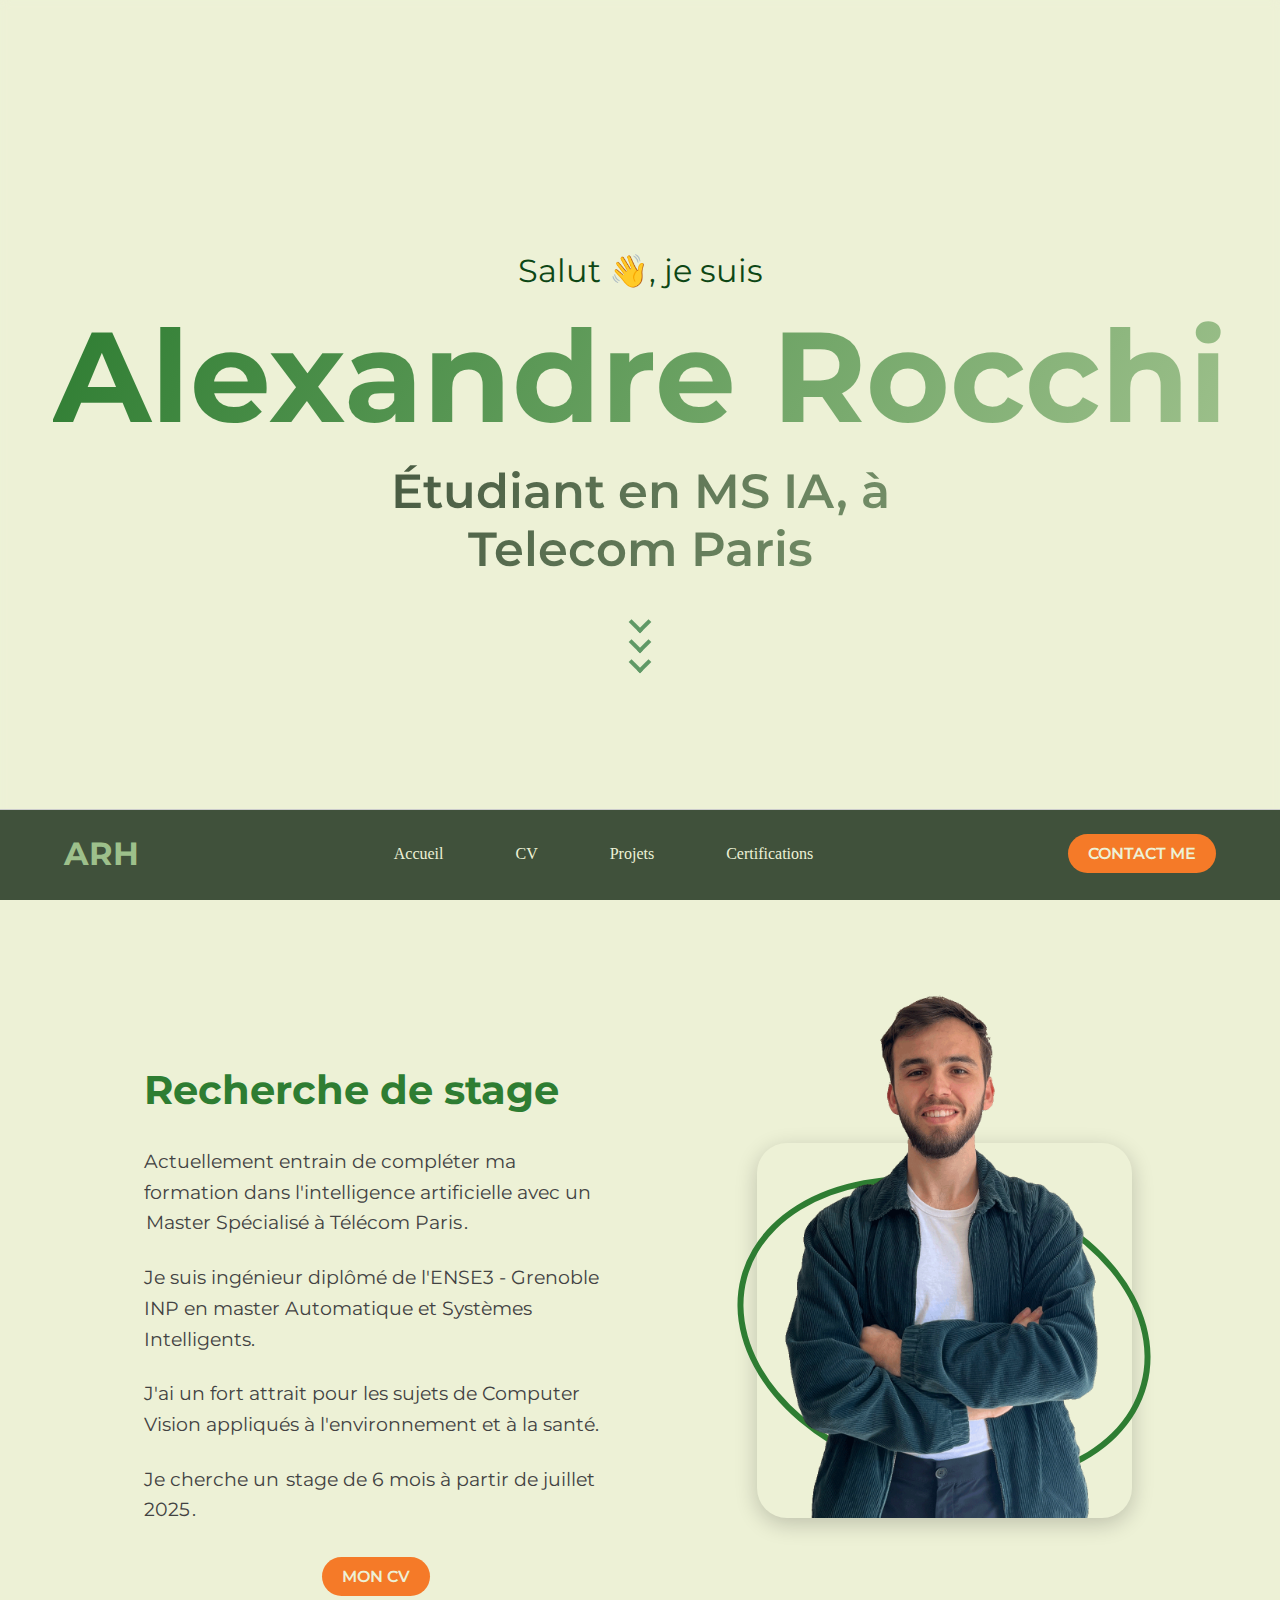
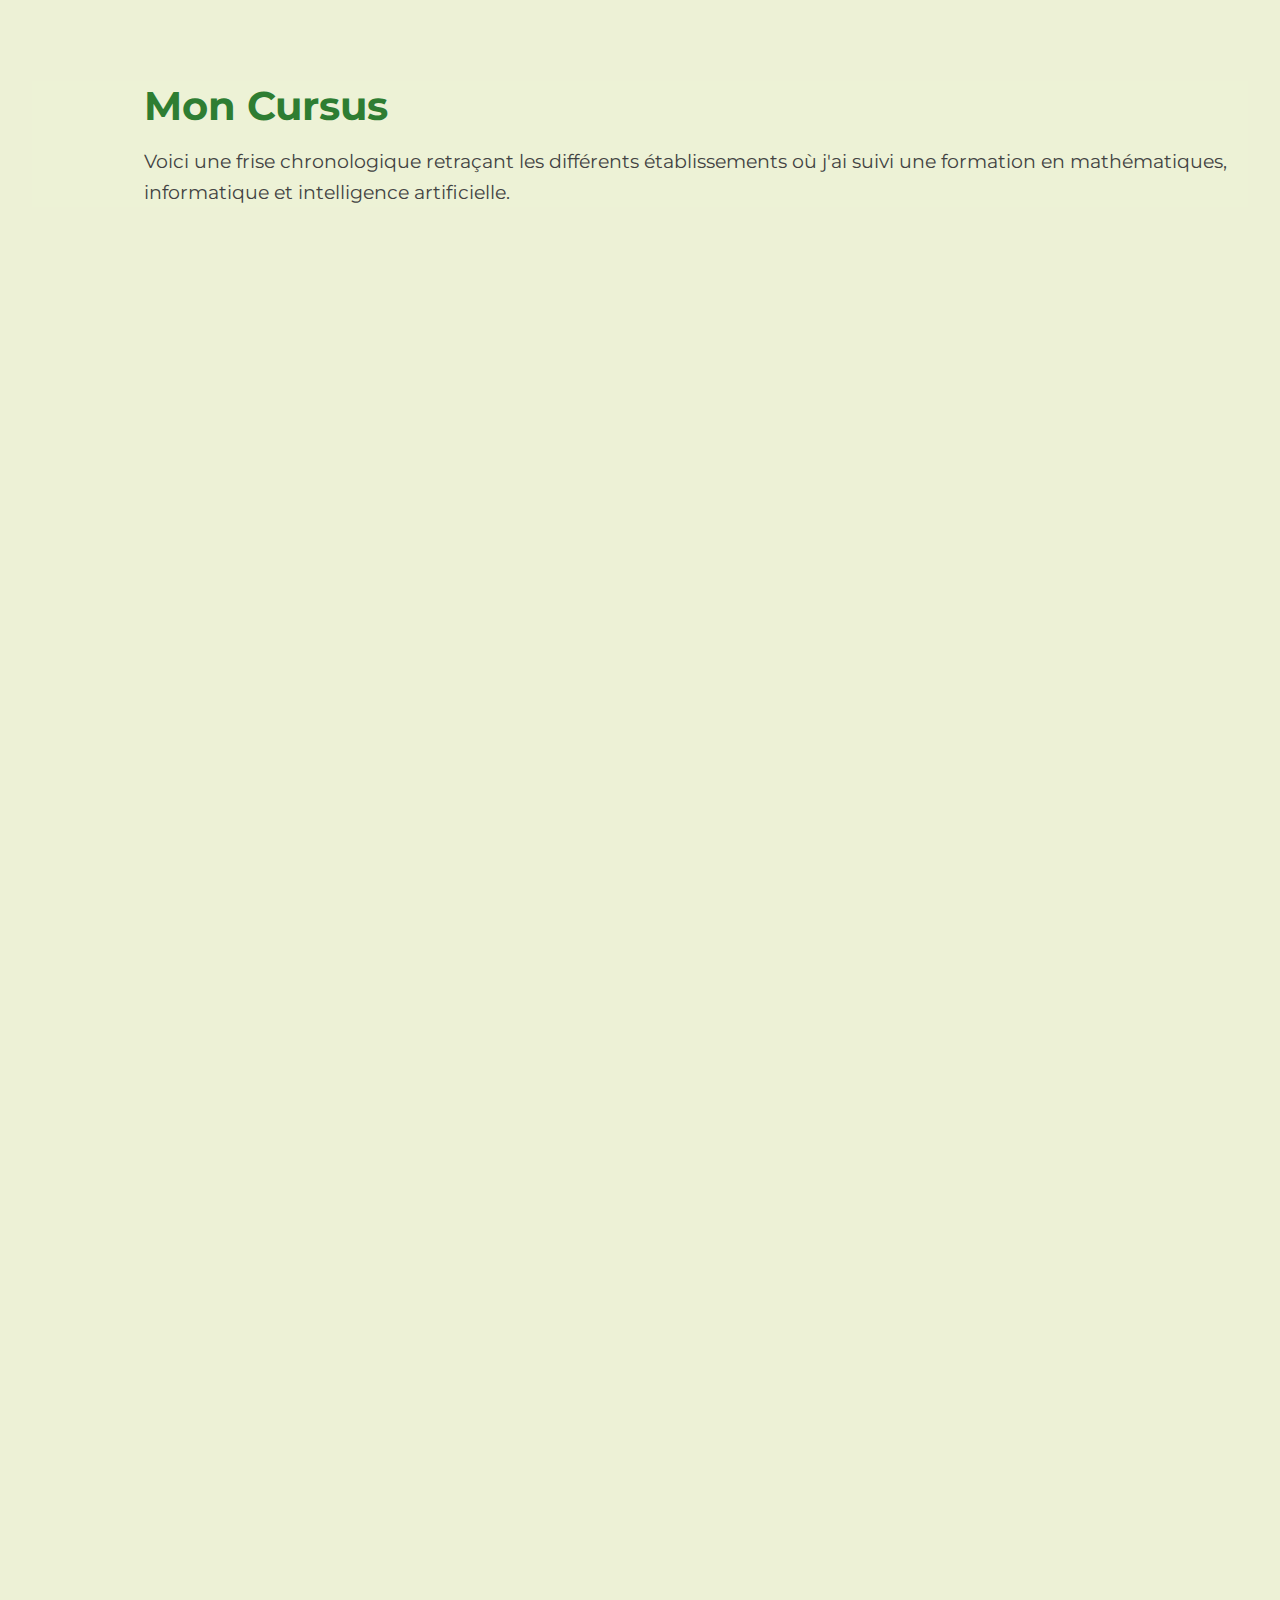
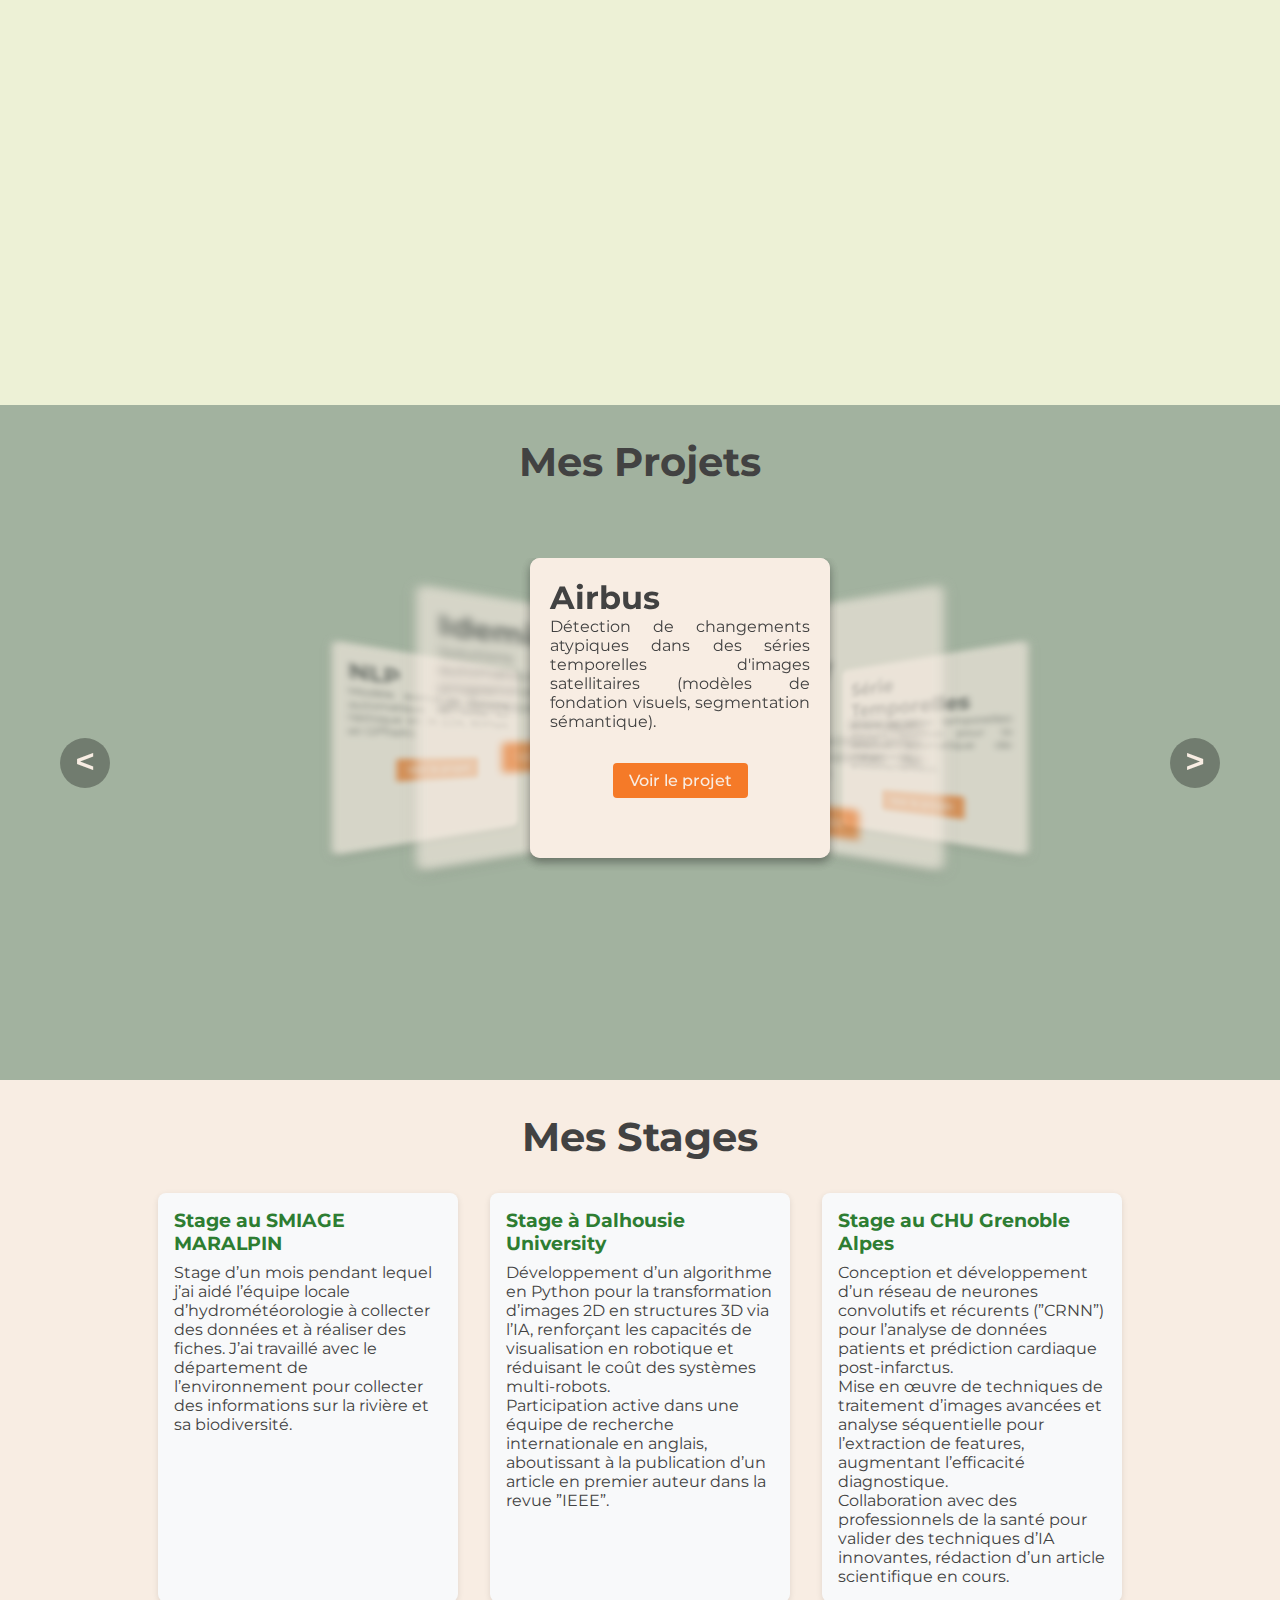
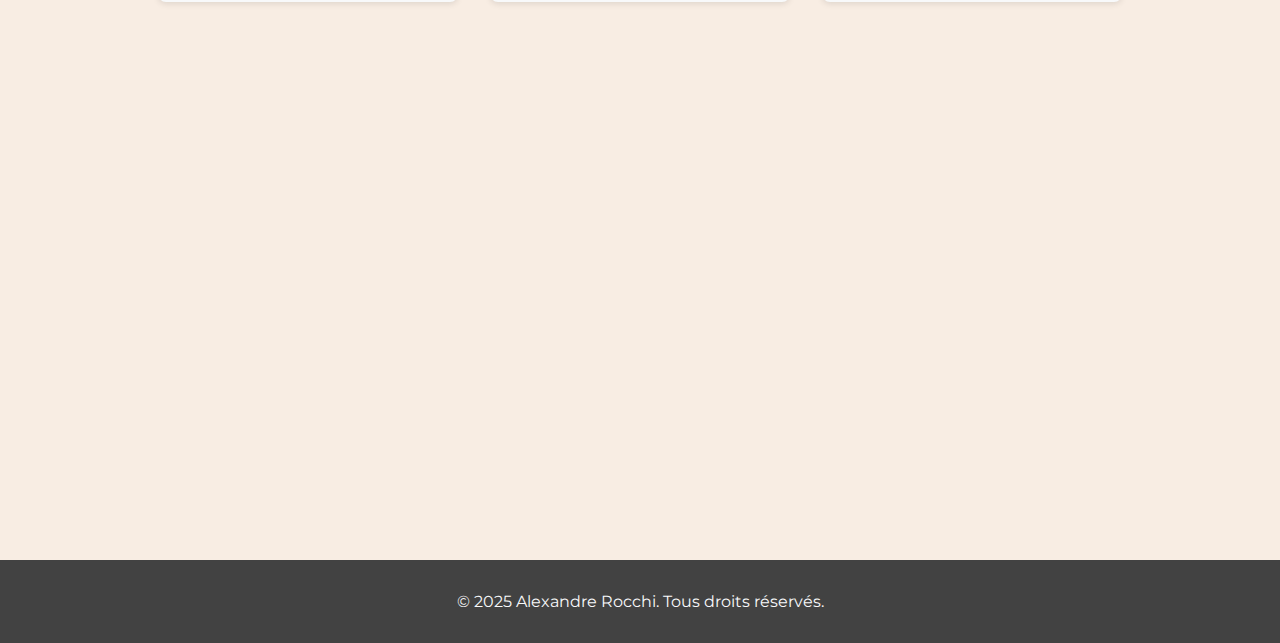
==== commit 64fb60ee: "Enhance project presentation with improved styling, added project links, and updated descriptions fo" ====
--- a/index.html
+++ b/index.html
@@ -114,35 +114,56 @@
         <div class="slider">
           <div class="carousel-slide">
             <h1>Prédictions Energétique</h1>
-            Analyse des données de consommation énergétique et modélisation prédictive pour optimiser l'efficacité énergétique des bâtiments.
+            <p>Analyse des données de consommation énergétique et modélisation prédictive pour optimiser l'efficacité énergétique des bâtiments.</p>
           </div>
           <div class="carousel-slide">
             <h1>Projet Kit Big Data</h1>
-            Analyse approfondie des données de Food.com pour identifier les causes de baisse de popularité et proposer des axes d'amélioration.
+            <p>Analyse approfondie des données de Food.com pour identifier les causes de baisse de popularité et proposer des axes d'amélioration.</p>
+            <div class="link-container">
+              <a href="projects.html#projetKitBigData" class="project-link">Voir le projet</a>
+            </div>
           </div>
           <div class="carousel-slide">
             <h1>NLP</h1>
-            Modèle avancé de clustering automatique de textes sur l'éthique en IA (LDA, BERTopic et GPTopic).
+            <p>Modèle avancé de clustering automatique de textes sur l'éthique en IA (LDA, BERTopic et GPTopic).</p>
+            <div class="link-container">
+            <a href="projects.html#nlpProject" class="project-link">Voir le projet</a>
+            </div>
           </div>
           <div class="carousel-slide">
             <h1>Idemia</h1>
-            Solutions de traduction automatique entre langages de programmation pour un projet de reconnaissance faciale.
+            <p>Solutions de traduction automatique entre langages de programmation pour un projet de reconnaissance faciale.</p>
+            <div class="link-container">
+            <a href="projects.html#projetFilRougeIdemia" class="project-link">Voir le projet</a>
+            </div>
           </div>
           <div class="carousel-slide">
             <h1>Airbus</h1>
-            Détection de changements atypiques dans des séries temporelles d'images satellitaires (modèles de fondation visuels, segmentation sémantique).
+            <p>Détection de changements atypiques dans des séries temporelles d'images satellitaires (modèles de fondation visuels, segmentation sémantique).</p>
+            <div class="link-container">
+            <a href="projects.html#airbusProject" class="project-link">Voir le projet</a>
+            </div>
           </div>
           <div class="carousel-slide">
             <h1>Projet Computer Vision</h1>
-            Segmentation d'images satellitaires multispectrales avec des techniques avancées de vision par ordinateur.
+            <p>Segmentation d'images satellitaires multispectrales avec des techniques avancées de vision par ordinateur.</p>
+            <div class="link-container">
+            <a href="projects.html#ProjectComputerVision" class="project-link">Voir le projet</a>
+            </div>
           </div>
           <div class="carousel-slide">
             <h1>Série Temporelles</h1>
-            Analyse de séries temporelles d’images satellites pour la détection automatique de changements environnementaux.
+            <p>Analyse de séries temporelles d’images satellites pour la détection automatique de changements environnementaux.</p>
+            <div class="link-container">
+            <a href="projects.html#projectSerieTemp" class="project-link">Voir le projet</a>
+            </div>
           </div>
           <div class="carousel-slide">
             <h1>Classification Espèces</h1>
-            Ce projet développe un modèle de classification d'images animales en utilisant un réseau de neurones convolutifs (EfficientNet) aboutissant à une précision de 88%. 
+            <p>Ce projet développe un modèle de classification d'images animales en utilisant un réseau de neurones convolutifs (EfficientNet) aboutissant à une précision de 88%.</p>
+            <div class="link-container">
+            <a href="projects.html#projectClassifImages" class="project-link">Voir le projet</a>
+            </div>
           </div>
           <button id="next">></button>
           <button id="prev"><</button>
--- a/assets/css/acceuil.css
+++ b/assets/css/acceuil.css
@@ -627,12 +627,38 @@
   transform: scale(1.1);
 }
 
+.carousel-slide p {
+  margin-bottom: 2rem;
+}
+
+.link-container {
+  text-align: center;
+  margin-top: 15px;
+}
+
+.project-link {
+  display: inline-block;
+  padding: 8px 16px;
+  background-color: #f57a28;
+  color: #F8EDE3;
+  text-decoration: none;
+  border-radius: 4px;
+  font-weight: 500;
+  transition: background-color 0.3s ease;
+}
+
+.project-link:hover {
+  background-color: #424242;
+  transform: translateY(-2px);
+  box-shadow: 0 4px 8px rgba(0, 0, 0, 0.1);
+}
+
 /* ------------------
    Section Stages
 ------------------ */
 .stages {
   background-color: #F8EDE3;
-  min-height: 200vh;
+  min-height: 120vh;
   display: flex;
   flex-direction: column;
   align-items: center;
@@ -746,6 +772,7 @@
   }
 }
 
+
 .stage-cards {
   display: flex;
   gap: 2rem;
